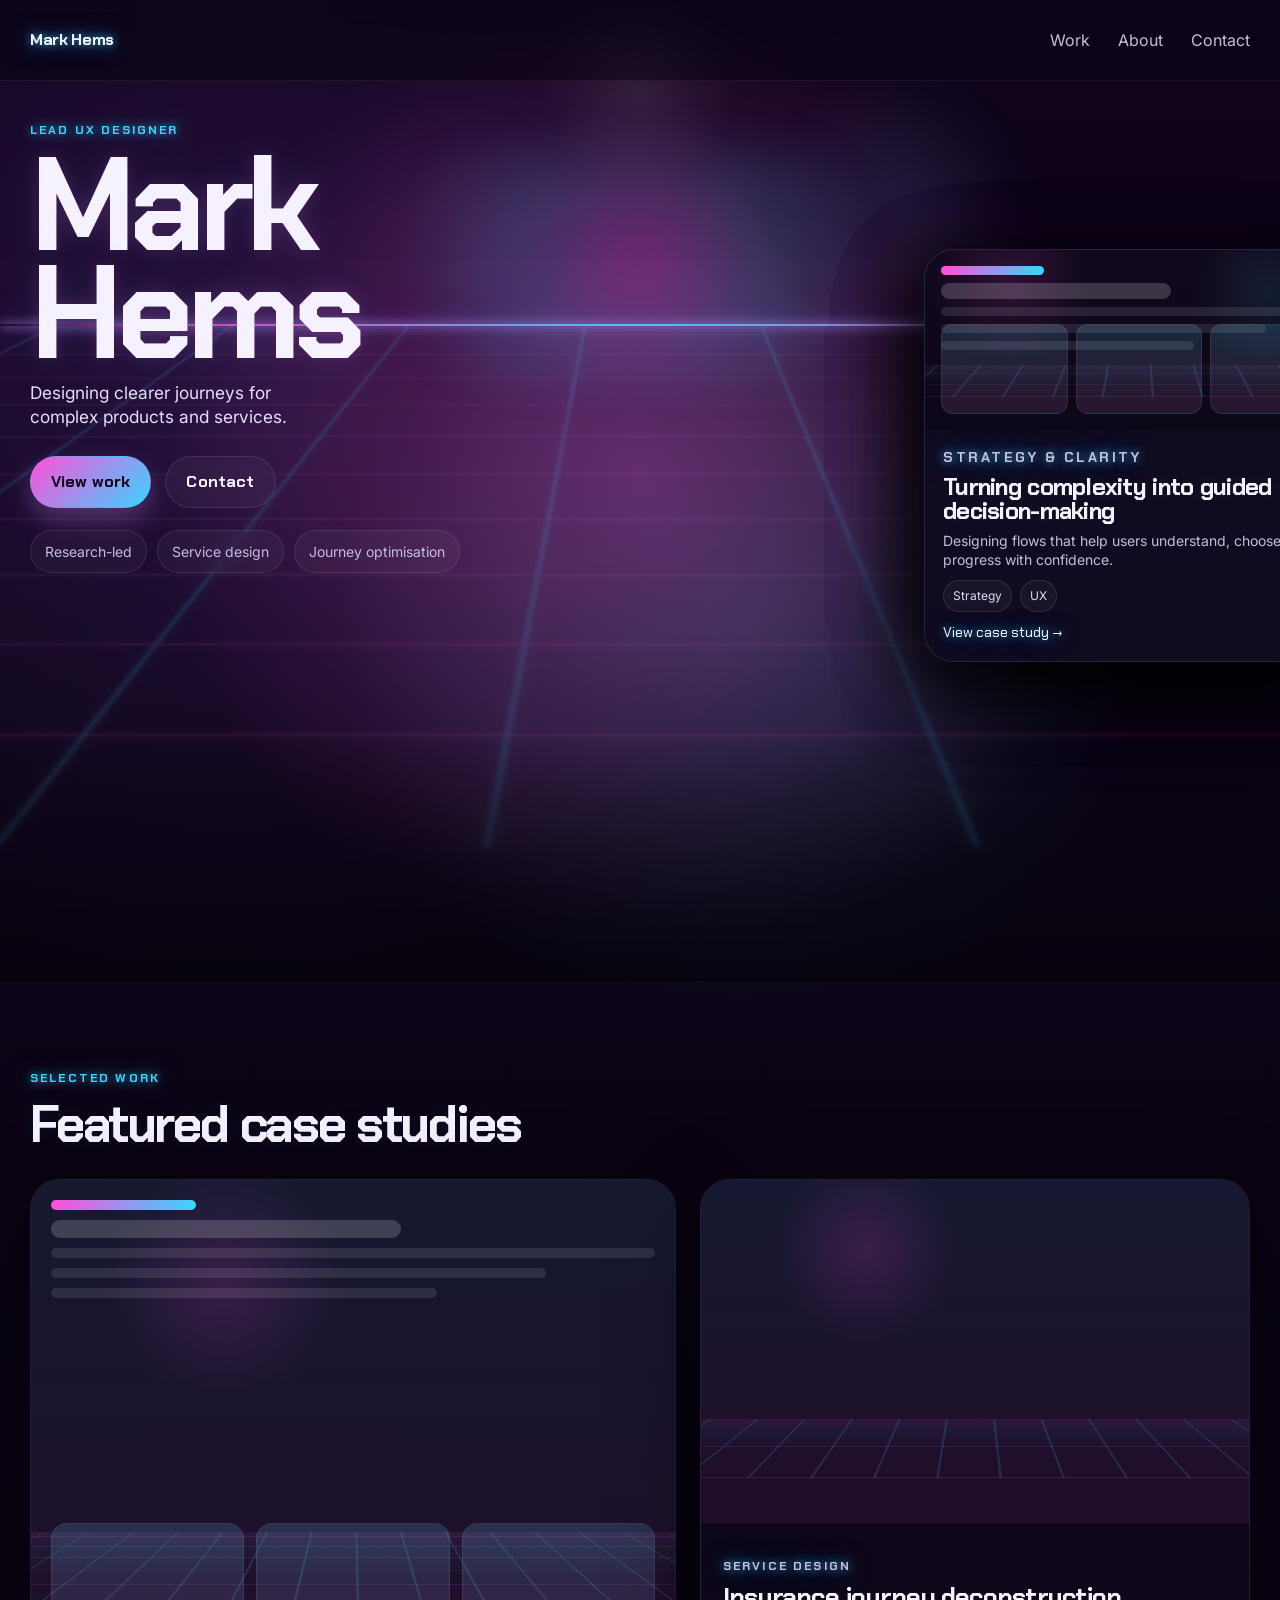
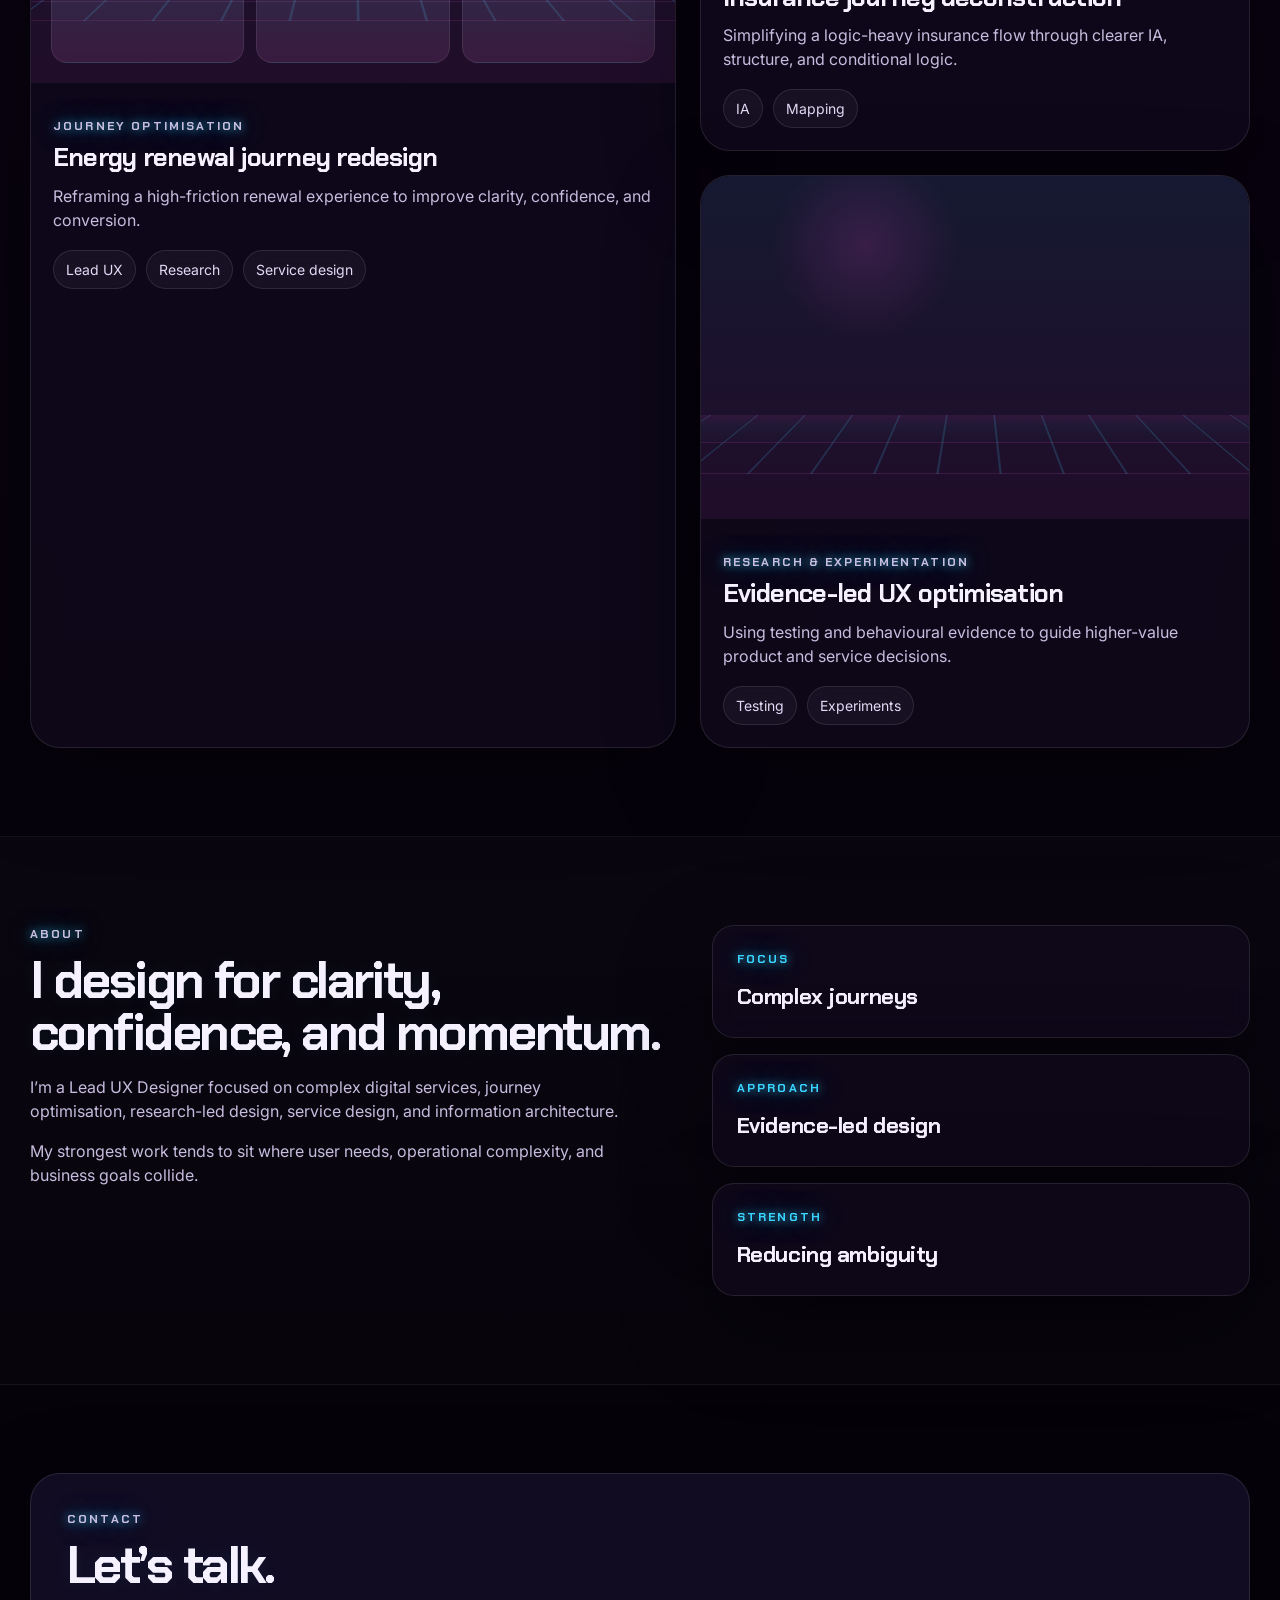
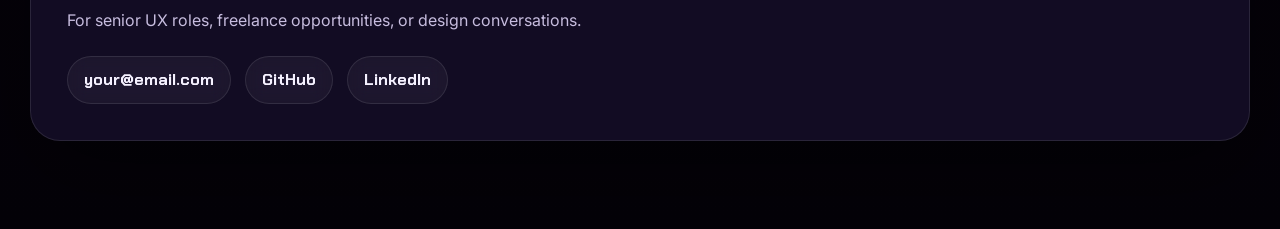
==== index.html @ ee87a3d0 "Update index.html" ====
<!DOCTYPE html>
<html lang="en">
<head>
  <meta charset="UTF-8" />
  <meta name="viewport" content="width=device-width, initial-scale=1.0" />
  <title>Mark Hems — Lead UX Designer</title>
  <link rel="preconnect" href="https://fonts.googleapis.com" />
  <link rel="preconnect" href="https://fonts.gstatic.com" crossorigin />
  <link href="https://fonts.googleapis.com/css2?family=Chakra+Petch:wght@400;500;600;700&family=Inter:wght@400;500;600;700;800&display=swap" rel="stylesheet" />
  <style>
    :root {
      --text: #f5f1ff;
      --muted: #c7bddf;
      --pink: #ff4fd8;
      --cyan: #39d5ff;
      --panel: rgba(16, 10, 29, 0.78);
      --panel-strong: rgba(22, 14, 40, 0.86);
      --line: rgba(255, 255, 255, 0.10);
      --shadow: 0 30px 90px rgba(0, 0, 0, 0.45);
      --radius-xl: 30px;
      --radius-lg: 22px;
      --max-width: 1220px;
      --transition: 260ms cubic-bezier(.2,.8,.2,1);
      --glow-pink:
        0 0 10px rgba(255, 79, 216, 0.8),
        0 0 24px rgba(255, 79, 216, 0.55),
        0 0 48px rgba(255, 79, 216, 0.28);
      --glow-cyan:
        0 0 10px rgba(57, 213, 255, 0.8),
        0 0 24px rgba(57, 213, 255, 0.55),
        0 0 48px rgba(57, 213, 255, 0.28);
      --glow-mixed:
        0 0 12px rgba(255, 79, 216, 0.7),
        0 0 22px rgba(57, 213, 255, 0.65),
        0 0 44px rgba(155, 92, 255, 0.3);
    }

    * {
      box-sizing: border-box;
    }

    html {
      scroll-behavior: smooth;
    }

    body {
      margin: 0;
      font-family: "Inter", Arial, sans-serif;
      color: var(--text);
      background:
        radial-gradient(circle at 50% 14%, rgba(255, 79, 216, 0.34), transparent 16%),
        radial-gradient(circle at 58% 18%, rgba(57, 213, 255, 0.20), transparent 14%),
        radial-gradient(circle at 18% 12%, rgba(155, 92, 255, 0.16), transparent 18%),
        linear-gradient(180deg, #12051f 0%, #090311 42%, #040208 100%);
      line-height: 1.5;
      overflow-x: hidden;
      -webkit-font-smoothing: antialiased;
    }

    body::before {
      content: "";
      position: fixed;
      inset: 0;
      pointer-events: none;
      background:
        radial-gradient(circle at 50% 10%, rgba(255,255,255,0.08), transparent 10%),
        radial-gradient(circle at 70% 22%, rgba(57,213,255,0.08), transparent 12%),
        radial-gradient(circle at 35% 24%, rgba(255,79,216,0.06), transparent 12%);
      z-index: 0;
    }

    a {
      color: inherit;
      text-decoration: none;
      cursor: pointer;
    }

    button,
    .btn {
      cursor: pointer;
    }

    .container {
      width: min(calc(100% - 32px), var(--max-width));
      margin: 0 auto;
      position: relative;
      z-index: 2;
    }

    .site-header {
      position: sticky;
      top: 0;
      z-index: 50;
      backdrop-filter: blur(16px);
      background: rgba(8, 4, 16, 0.52);
      border-bottom: 1px solid rgba(255,255,255,0.06);
    }

    .nav {
      min-height: 80px;
      display: flex;
      align-items: center;
      justify-content: space-between;
      gap: 20px;
    }

    .brand {
      font-family: "Chakra Petch", sans-serif;
      font-weight: 700;
      letter-spacing: -0.02em;
      text-shadow: var(--glow-cyan);
    }

    .nav-links {
      display: flex;
      gap: 28px;
      flex-wrap: wrap;
    }

    .nav-links a {
      color: var(--muted);
      transition:
        color var(--transition),
        text-shadow var(--transition),
        transform var(--transition);
    }

    .nav-links a:hover {
      color: #fff;
      text-shadow: var(--glow-mixed);
      transform: translateY(-1px);
    }

    .hero {
      position: relative;
      padding: 48px 0 72px;
      overflow: hidden;
      min-height: 860px;
    }

    .hero-grid {
      position: relative;
      z-index: 4;
      display: grid;
      grid-template-columns: minmax(0, 520px) 1fr;
      gap: 48px;
      align-items: start;
    }

    .eyebrow,
    .section-label,
    .project-type,
    .stat-label {
      margin: 0 0 12px;
      text-transform: uppercase;
      letter-spacing: 0.18em;
      font-size: 12px;
      font-weight: 700;
      color: var(--cyan);
      text-shadow: var(--glow-cyan);
      font-family: "Chakra Petch", sans-serif;
    }

    h1, h2, h3 {
      font-family: "Chakra Petch", sans-serif;
    }

    h1 {
      margin: 0;
      font-size: clamp(64px, 11vw, 132px);
      line-height: 0.82;
      letter-spacing: -0.05em;
      text-shadow:
        0 0 18px rgba(255, 79, 216, 0.16),
        0 0 36px rgba(57, 213, 255, 0.10);
    }

    .hero-tagline {
      margin: 14px 0 0;
      max-width: 26ch;
      font-size: clamp(16px, 1.35vw, 20px);
      line-height: 1.35;
      color: #e6def8;
    }

    .hero-actions {
      display: flex;
      gap: 14px;
      margin-top: 28px;
      flex-wrap: wrap;
    }

    .btn {
      display: inline-flex;
      align-items: center;
      justify-content: center;
      min-height: 52px;
      padding: 0 20px;
      border-radius: 999px;
      font-weight: 700;
      border: 1px solid rgba(255,255,255,0.10);
      transition:
        transform var(--transition),
        box-shadow var(--transition),
        border-color var(--transition),
        background var(--transition);
      backdrop-filter: blur(10px);
      font-family: "Chakra Petch", sans-serif;
      letter-spacing: 0.01em;
    }

    .btn:hover {
      transform: translateY(-2px) scale(1.02);
    }

    .btn-primary {
      background: linear-gradient(135deg, var(--pink), var(--cyan));
      color: #14051e;
      box-shadow:
        0 12px 30px rgba(255,79,216,0.24),
        0 10px 24px rgba(57,213,255,0.14);
      border-color: transparent;
    }

    .btn-primary:hover {
      box-shadow:
        0 0 18px rgba(255,79,216,0.85),
        0 0 32px rgba(57,213,255,0.75),
        0 12px 34px rgba(255,79,216,0.34),
        0 10px 28px rgba(57,213,255,0.24);
    }

    .btn-secondary {
      background: rgba(255,255,255,0.04);
      color: var(--text);
    }

    .btn-secondary:hover {
      box-shadow:
        0 0 12px rgba(57,213,255,0.7),
        0 0 26px rgba(57,213,255,0.45),
        0 0 42px rgba(255,79,216,0.18);
      border-color: rgba(57,213,255,0.42);
    }

    .hero-meta {
      display: flex;
      gap: 10px;
      flex-wrap: wrap;
      margin-top: 22px;
    }

    .hero-meta span {
      padding: 10px 14px;
      border-radius: 999px;
      border: 1px solid rgba(255,255,255,0.10);
      background: rgba(255,255,255,0.04);
      color: var(--muted);
      font-size: 14px;
      backdrop-filter: blur(10px);
    }

    .hero-copy {
      position: relative;
      z-index: 5;
      margin-top: -8px;
    }

    .hero-right {
      position: relative;
      min-height: 780px;
      z-index: 5;
    }

    .hero-stage {
      position: absolute;
      inset: 0;
      z-index: 1;
      pointer-events: none;
      overflow: hidden;
    }

    .hero-glow {
      position: absolute;
      left: 50%;
      top: 8%;
      transform: translateX(-50%);
      width: 620px;
      height: 220px;
      background:
        radial-gradient(circle, rgba(255,79,216,0.30) 0%, rgba(57,213,255,0.18) 38%, rgba(0,0,0,0) 72%);
      filter: blur(28px);
      opacity: 0.95;
      z-index: 1;
    }

    .hero-horizon {
      position: absolute;
      left: 0;
      right: 0;
      top: 27%;
      height: 2px;
      background: linear-gradient(
        90deg,
        rgba(255,79,216,0) 0%,
        rgba(255,79,216,0.85) 18%,
        rgba(57,213,255,0.95) 50%,
        rgba(255,79,216,0.85) 82%,
        rgba(255,79,216,0) 100%
      );
      box-shadow: var(--glow-pink), var(--glow-cyan);
      z-index: 3;
    }

    .perspective-grid-wrap {
      position: absolute;
      left: 50%;
      top: calc(27% + 1px);
      width: 190vw;
      max-width: 2400px;
      height: 980px;
      transform: translateX(-50%) perspective(1500px) rotateX(79deg);
      transform-origin: center top;
      z-index: 2;
      opacity: 0.28;
      filter: blur(1.25px);
    }

    .grid-vertical,
    .grid-horizontal {
      position: absolute;
      inset: 0;
      will-change: background-position;
    }

    .grid-vertical {
      background:
        repeating-linear-gradient(
          to right,
          transparent 0px 88px,
          rgba(57,213,255,0.72) 88px 90px,
          transparent 90px 176px
        );
      filter: drop-shadow(0 0 3px rgba(57,213,255,0.42));
    }

    .grid-horizontal {
      background:
        repeating-linear-gradient(
          to bottom,
          transparent 0px 46px,
          rgba(255,79,216,0.48) 46px 48px,
          transparent 48px 94px
        );
      filter: drop-shadow(0 0 3px rgba(255,79,216,0.24));
      animation: forwardMotion 4.5s linear infinite;
    }

    @keyframes forwardMotion {
      from { background-position: 0 0; }
      to   { background-position: 0 94px; }
    }

    .grid-fade {
      position: absolute;
      inset: 0;
      background:
        linear-gradient(
          to bottom,
          rgba(9,3,17,0.02) 0%,
          rgba(9,3,17,0.00) 22%,
          rgba(9,3,17,0.10) 72%,
          rgba(4,2,8,0.58) 100%
        );
      z-index: 4;
    }

    .hero-card-track {
      position: absolute;
      left: 50%;
      top: 120px;
      width: 100%;
      height: 560px;
      transform: translateX(-50%);
      pointer-events: none;
      z-index: 5;
    }

    .travel-card {
      position: absolute;
      left: 50%;
      top: 0;
      width: min(430px, 90%);
      transform-origin: center center;
      border-radius: var(--radius-xl);
      overflow: hidden;
      border: 1px solid rgba(255,255,255,0.10);
      background: rgba(18, 12, 34, 0.90);
      box-shadow: var(--shadow);
      backdrop-filter: blur(12px);
      pointer-events: auto;
      cursor: pointer;
      transition:
        border-color var(--transition),
        box-shadow var(--transition);
      animation: travelCard 20s linear infinite;
    }

    .travel-card:hover {
      border-color: rgba(57,213,255,0.34);
      box-shadow:
        0 24px 70px rgba(0,0,0,0.42),
        0 0 18px rgba(57,213,255,0.28),
        0 0 28px rgba(255,79,216,0.14);
    }

    .travel-card.card-1 { animation-delay: 0s; }
    .travel-card.card-2 { animation-delay: -4s; }
    .travel-card.card-3 { animation-delay: -8s; }
    .travel-card.card-4 { animation-delay: -12s; }
    .travel-card.card-5 { animation-delay: -16s; }

    @keyframes travelCard {
      0% {
        transform: translate(-50%, 0px) rotateX(58deg) scale(0.06);
        opacity: 1;
      }
      20% {
        transform: translate(-50%, 20px) rotateX(52deg) scale(0.18);
        opacity: 1;
      }
      40% {
        transform: translate(-50%, 68px) rotateX(40deg) scale(0.38);
        opacity: 1;
      }
      60% {
        transform: translate(-50%, 152px) rotateX(24deg) scale(0.64);
        opacity: 1;
      }
      78% {
        transform: translate(-50%, 264px) rotateX(10deg) scale(0.88);
        opacity: 1;
      }
      92% {
        transform: translate(-50%, 356px) rotateX(2deg) scale(1.02);
        opacity: 1;
      }
      97% {
        transform: translate(-50%, 388px) rotateX(0deg) scale(1.08);
        opacity: 0;
      }
      100% {
        transform: translate(-50%, 0px) rotateX(58deg) scale(0.06);
        opacity: 0;
      }
    }

    .travel-card-media {
      position: relative;
      overflow: hidden;
      height: 180px;
      background-color: #12091f;
      background-size: cover;
      background-position: center;
      background-repeat: no-repeat;
    }

    .travel-card-media::before {
      content: "";
      position: absolute;
      inset: 0;
      background:
        linear-gradient(180deg, rgba(9,6,20,0.18), rgba(9,6,20,0.62)),
        radial-gradient(circle at 20% 20%, rgba(255,79,216,0.18), transparent 22%),
        radial-gradient(circle at 80% 24%, rgba(57,213,255,0.14), transparent 20%);
      z-index: 1;
    }

    .travel-card-media::after {
      content: "";
      position: absolute;
      left: 50%;
      bottom: -8%;
      transform: translateX(-50%) perspective(800px) rotateX(76deg);
      width: 145%;
      height: 72%;
      background:
        linear-gradient(to bottom, rgba(255,79,216,0.10), rgba(57,213,255,0.05) 24%, transparent 60%),
        repeating-linear-gradient(to right, rgba(57,213,255,0.22) 0 2px, transparent 2px 46px),
        repeating-linear-gradient(to top, rgba(255,79,216,0.16) 0 2px, transparent 2px 46px);
      opacity: 0.66;
      z-index: 2;
    }

    .travel-card-lines {
      position: absolute;
      inset: 16px;
      display: grid;
      gap: 8px;
      align-content: start;
      z-index: 3;
    }

    .travel-card-lines span {
      display: block;
      height: 9px;
      border-radius: 999px;
      background: rgba(255,255,255,0.10);
    }

    .travel-card-lines span:nth-child(1) { width: 26%; background: linear-gradient(90deg, var(--pink), var(--cyan)); }
    .travel-card-lines span:nth-child(2) { width: 58%; height: 16px; background: rgba(255,255,255,0.18); }
    .travel-card-lines span:nth-child(3) { width: 100%; }
    .travel-card-lines span:nth-child(4) { width: 82%; }
    .travel-card-lines span:nth-child(5) { width: 64%; }

    .travel-card-thumbs {
      position: absolute;
      left: 16px;
      right: 16px;
      bottom: 16px;
      display: grid;
      grid-template-columns: repeat(3, 1fr);
      gap: 8px;
      z-index: 3;
    }

    .travel-card-thumbs div {
      aspect-ratio: 1.15 / 0.82;
      border-radius: 12px;
      background:
        linear-gradient(180deg, rgba(57,213,255,0.12), rgba(255,79,216,0.08)),
        rgba(255,255,255,0.04);
      border: 1px solid rgba(255,255,255,0.08);
    }

    .travel-card-body {
      padding: 18px;
      display: grid;
      gap: 8px;
      background: rgba(18, 12, 34, 0.86);
    }

    .travel-card-body h3 {
      margin: 0;
      font-size: 24px;
      line-height: 1.02;
      letter-spacing: -0.03em;
    }

    .travel-card-body p {
      margin: 0;
      color: var(--muted);
      font-size: 14px;
      line-height: 1.35;
    }

    .travel-card-meta {
      display: flex;
      flex-wrap: wrap;
      gap: 8px;
      margin-top: 2px;
    }

    .travel-pill {
      padding: 6px 9px;
      border-radius: 999px;
      border: 1px solid rgba(255,255,255,0.10);
      background: rgba(255,255,255,0.04);
      color: #e2daf6;
      font-size: 12px;
    }

    .travel-cta {
      margin-top: 2px;
      color: #fff;
      font-family: "Chakra Petch", sans-serif;
      text-shadow: var(--glow-cyan);
      font-size: 14px;
    }

    .section {
      position: relative;
      padding: 88px 0;
      z-index: 2;
    }

    .section-soft {
      background: linear-gradient(180deg, rgba(255,255,255,0.02), rgba(255,255,255,0.01));
      border-top: 1px solid rgba(255,255,255,0.05);
      border-bottom: 1px solid rgba(255,255,255,0.05);
    }

    h2 {
      margin: 0;
      font-size: clamp(36px, 4vw, 56px);
      line-height: 1.02;
      letter-spacing: -0.05em;
      text-shadow: 0 0 18px rgba(57,213,255,0.08);
    }

    h3 {
      letter-spacing: -0.03em;
    }

    .section-head {
      margin-bottom: 28px;
    }

    .project-grid {
      display: grid;
      grid-template-columns: 1.08fr 0.92fr;
      gap: 24px;
    }

    .project-stack {
      display: grid;
      gap: 24px;
    }

    .project-card {
      border: 1px solid rgba(255,255,255,0.10);
      border-radius: var(--radius-xl);
      overflow: hidden;
      background: var(--panel);
      box-shadow: var(--shadow);
      backdrop-filter: blur(12px);
      transition:
        transform var(--transition),
        border-color var(--transition),
        box-shadow var(--transition);
    }

    .project-card:hover {
      transform: translateY(-5px) scale(1.01);
      border-color: rgba(57,213,255,0.30);
      box-shadow:
        0 30px 90px rgba(0,0,0,0.42),
        0 0 18px rgba(57,213,255,0.28),
        0 0 28px rgba(255,79,216,0.14);
    }

    .project-image {
      aspect-ratio: 16 / 10;
      position: relative;
      overflow: hidden;
      background:
        radial-gradient(circle at 30% 20%, rgba(255,79,216,0.14), transparent 20%),
        linear-gradient(180deg, rgba(57,213,255,0.08), rgba(255,79,216,0.06)),
        #12091f;
    }

    .project-image-large {
      aspect-ratio: 16 / 12.5;
    }

    .project-image::before {
      content: "";
      position: absolute;
      left: 50%;
      bottom: -12%;
      transform: translateX(-50%) perspective(800px) rotateX(76deg);
      width: 150%;
      height: 70%;
      background:
        linear-gradient(to bottom, rgba(255,79,216,0.12), rgba(57,213,255,0.05) 26%, transparent 60%),
        repeating-linear-gradient(to right, rgba(57,213,255,0.22) 0 2px, transparent 2px 54px),
        repeating-linear-gradient(to top, rgba(255,79,216,0.18) 0 2px, transparent 2px 54px);
      opacity: 0.72;
      pointer-events: none;
    }

    .project-image-lines {
      position: absolute;
      inset: 20px;
      display: grid;
      gap: 10px;
      align-content: start;
      z-index: 2;
    }

    .project-image-lines span {
      display: block;
      height: 10px;
      border-radius: 999px;
      background: rgba(255,255,255,0.10);
    }

    .project-image-lines span:nth-child(1) { width: 24%; background: linear-gradient(90deg, var(--pink), var(--cyan)); }
    .project-image-lines span:nth-child(2) { width: 58%; height: 18px; background: rgba(255,255,255,0.18); }
    .project-image-lines span:nth-child(3) { width: 100%; }
    .project-image-lines span:nth-child(4) { width: 82%; }
    .project-image-lines span:nth-child(5) { width: 64%; }

    .project-mini-cards {
      position: absolute;
      left: 20px;
      right: 20px;
      bottom: 20px;
      display: grid;
      grid-template-columns: repeat(3, 1fr);
      gap: 12px;
      z-index: 2;
    }

    .project-mini-cards div {
      aspect-ratio: 1.1 / 0.8;
      border-radius: 16px;
      background:
        linear-gradient(180deg, rgba(57,213,255,0.12), rgba(255,79,216,0.08)),
        rgba(255,255,255,0.04);
      border: 1px solid rgba(255,255,255,0.08);
    }

    .project-content {
      padding: 22px;
    }

    .project-content h3 {
      margin: 10px 0 0;
      font-size: clamp(24px, 2vw, 34px);
      line-height: 1.04;
    }

    .project-content p {
      margin: 12px 0 0;
      color: var(--muted);
    }

    .chip-row {
      display: flex;
      flex-wrap: wrap;
      gap: 10px;
      margin-top: 18px;
    }

    .chip {
      padding: 8px 12px;
      border-radius: 999px;
      border: 1px solid rgba(255,255,255,0.10);
      background: rgba(255,255,255,0.04);
      color: #e2daf6;
      font-size: 14px;
      backdrop-filter: blur(10px);
    }

    .about-grid {
      display: grid;
      grid-template-columns: 1.1fr 0.9fr;
      gap: 24px;
      align-items: start;
    }

    .about-copy p,
    .contact-card p {
      color: var(--muted);
      max-width: 60ch;
    }

    .stat-stack {
      display: grid;
      gap: 16px;
    }

    .stat-card {
      padding: 24px;
      border-radius: var(--radius-lg);
      border: 1px solid rgba(255,255,255,0.10);
      background: var(--panel);
      box-shadow: var(--shadow);
      backdrop-filter: blur(12px);
      transition:
        transform var(--transition),
        border-color var(--transition),
        box-shadow var(--transition);
    }

    .stat-card:hover {
      transform: translateY(-3px) scale(1.01);
      border-color: rgba(255,79,216,0.28);
      box-shadow:
        0 24px 70px rgba(0,0,0,0.40),
        0 0 18px rgba(255,79,216,0.22),
        0 0 28px rgba(57,213,255,0.10);
    }

    .stat-card strong {
      display: block;
      font-size: 22px;
      letter-spacing: -0.02em;
      margin-top: 8px;
      font-family: "Chakra Petch", sans-serif;
    }

    .contact-card {
      padding: 36px;
      border-radius: var(--radius-xl);
      border: 1px solid rgba(255,255,255,0.10);
      background: var(--panel-strong);
      box-shadow: var(--shadow);
      backdrop-filter: blur(12px);
    }

    .contact-links {
      display: flex;
      flex-wrap: wrap;
      gap: 14px;
      margin-top: 24px;
    }

    .contact-links a {
      display: inline-flex;
      align-items: center;
      min-height: 48px;
      padding: 0 16px;
      border-radius: 999px;
      border: 1px solid rgba(255,255,255,0.10);
      background: rgba(255,255,255,0.04);
      font-weight: 700;
      transition:
        transform var(--transition),
        border-color var(--transition),
        box-shadow var(--transition);
      backdrop-filter: blur(10px);
      font-family: "Chakra Petch", sans-serif;
    }

    .contact-links a:hover {
      transform: translateY(-2px) scale(1.02);
      border-color: rgba(57,213,255,0.34);
      box-shadow:
        0 0 14px rgba(57,213,255,0.7),
        0 0 28px rgba(57,213,255,0.42),
        0 0 42px rgba(255,79,216,0.16);
    }

    @media (max-width: 1040px) {
      .hero-grid,
      .project-grid,
      .about-grid {
        grid-template-columns: 1fr;
      }

      .hero {
        min-height: 1080px;
      }

      .hero-right {
        min-height: 540px;
      }

      .hero-card-track {
        top: 120px;
        height: 460px;
      }

      .travel-card {
        width: min(440px, 86vw);
      }
    }

    @media (max-width: 720px) {
      .nav {
        flex-direction: column;
        padding: 16px 0;
      }

      .nav-links {
        justify-content: center;
      }

      .hero {
        padding-top: 40px;
        min-height: 1040px;
      }

      .hero-actions {
        flex-direction: column;
        align-items: stretch;
      }

      .hero-grid {
        gap: 28px;
      }

      .hero-horizon {
        top: 32%;
      }

      .perspective-grid-wrap {
        top: calc(32% + 1px);
        width: 250vw;
        height: 760px;
        transform: translateX(-50%) perspective(1100px) rotateX(80deg);
        opacity: 0.26;
      }

      .hero-right {
        min-height: 520px;
      }

      .hero-card-track {
        top: 100px;
        height: 420px;
      }

      .travel-card {
        top: 0;
        width: min(390px, 88vw);
      }

      .travel-card-media {
        height: 160px;
      }

      .travel-card-body h3 {
        font-size: 22px;
      }

      .travel-card-thumbs,
      .project-mini-cards {
        grid-template-columns: repeat(2, 1fr);
      }
    }
  </style>
</head>
<body>
  <header class="site-header">
    <div class="container nav">
      <div class="brand">Mark Hems</div>
      <nav class="nav-links">
        <a href="#work">Work</a>
        <a href="#about">About</a>
        <a href="#contact">Contact</a>
      </nav>
    </div>
  </header>

  <main>
    <section class="hero">
      <div class="hero-stage" aria-hidden="true">
        <div class="hero-glow"></div>
        <div class="hero-horizon"></div>
        <div class="perspective-grid-wrap">
          <div class="grid-vertical"></div>
          <div class="grid-horizontal"></div>
        </div>
        <div class="grid-fade"></div>
      </div>

      <div class="container hero-grid">
        <div class="hero-copy">
          <p class="eyebrow">Lead UX Designer</p>
          <h1>Mark<br>Hems</h1>
          <p class="hero-tagline">
            Designing clearer journeys for complex products and services.
          </p>

          <div class="hero-actions">
            <a class="btn btn-primary" href="#work">View work</a>
            <a class="btn btn-secondary" href="#contact">Contact</a>
          </div>

          <div class="hero-meta">
            <span>Research-led</span>
            <span>Service design</span>
            <span>Journey optimisation</span>
          </div>
        </div>

        <div class="hero-right">
          <div class="hero-card-track">
            <a class="travel-card card-1" href="#work">
              <div class="travel-card-media" style="background-image: url('https://images.unsplash.com/photo-1516321318423-f06f85e504b3?auto=format&fit=crop&w=1200&q=80');">
                <div class="travel-card-lines">
                  <span></span><span></span><span></span><span></span><span></span>
                </div>
                <div class="travel-card-thumbs">
                  <div></div><div></div><div></div>
                </div>
              </div>
              <div class="travel-card-body">
                <p class="project-type">Journey optimisation</p>
                <h3>Energy renewal journey redesign</h3>
                <p>Reducing friction and improving clarity in a commercially sensitive renewal flow.</p>
                <div class="travel-card-meta">
                  <span class="travel-pill">Lead UX</span>
                  <span class="travel-pill">Research</span>
                  <span class="travel-pill">Service design</span>
                </div>
                <div class="travel-cta">View case study →</div>
              </div>
            </a>

            <a class="travel-card card-2" href="#work">
              <div class="travel-card-media" style="background-image: url('https://images.unsplash.com/photo-1558655146-9f40138edfeb?auto=format&fit=crop&w=1200&q=80');">
                <div class="travel-card-lines">
                  <span></span><span></span><span></span><span></span><span></span>
                </div>
                <div class="travel-card-thumbs">
                  <div></div><div></div><div></div>
                </div>
              </div>
              <div class="travel-card-body">
                <p class="project-type">Service design</p>
                <h3>Insurance journey deconstruction</h3>
                <p>Untangling complex logic and information architecture into a clearer scalable structure.</p>
                <div class="travel-card-meta">
                  <span class="travel-pill">IA</span>
                  <span class="travel-pill">Mapping</span>
                </div>
                <div class="travel-cta">View case study →</div>
              </div>
            </a>

            <a class="travel-card card-3" href="#work">
              <div class="travel-card-media" style="background-image: url('https://images.unsplash.com/photo-1522542550221-31fd19575a2d?auto=format&fit=crop&w=1200&q=80');">
                <div class="travel-card-lines">
                  <span></span><span></span><span></span><span></span><span></span>
                </div>
                <div class="travel-card-thumbs">
                  <div></div><div></div><div></div>
                </div>
              </div>
              <div class="travel-card-body">
                <p class="project-type">Research & experimentation</p>
                <h3>Evidence-led UX optimisation</h3>
                <p>Using testing and behavioural evidence to drive measurable product improvements.</p>
                <div class="travel-card-meta">
                  <span class="travel-pill">Testing</span>
                  <span class="travel-pill">Experiments</span>
                </div>
                <div class="travel-cta">View case study →</div>
              </div>
            </a>

            <a class="travel-card card-4" href="#work">
              <div class="travel-card-media" style="background-image: url('https://images.unsplash.com/photo-1498050108023-c5249f4df085?auto=format&fit=crop&w=1200&q=80');">
                <div class="travel-card-lines">
                  <span></span><span></span><span></span><span></span><span></span>
                </div>
                <div class="travel-card-thumbs">
                  <div></div><div></div><div></div>
                </div>
              </div>
              <div class="travel-card-body">
                <p class="project-type">Operational complexity</p>
                <h3>Designing across user and agent workflows</h3>
                <p>Aligning customer-facing journeys with agent tooling and service dependencies.</p>
                <div class="travel-card-meta">
                  <span class="travel-pill">Systems</span>
                  <span class="travel-pill">Workflow</span>
                </div>
                <div class="travel-cta">View case study →</div>
              </div>
            </a>

            <a class="travel-card card-5" href="#work">
              <div class="travel-card-media" style="background-image: url('https://images.unsplash.com/photo-1460925895917-afdab827c52f?auto=format&fit=crop&w=1200&q=80');">
                <div class="travel-card-lines">
                  <span></span><span></span><span></span><span></span><span></span>
                </div>
                <div class="travel-card-thumbs">
                  <div></div><div></div><div></div>
                </div>
              </div>
              <div class="travel-card-body">
                <p class="project-type">Strategy & clarity</p>
                <h3>Turning complexity into guided decision-making</h3>
                <p>Designing flows that help users understand, choose, and progress with confidence.</p>
                <div class="travel-card-meta">
                  <span class="travel-pill">Strategy</span>
                  <span class="travel-pill">UX</span>
                </div>
                <div class="travel-cta">View case study →</div>
              </div>
            </a>
          </div>
        </div>
      </div>
    </section>

    <section id="work" class="section">
      <div class="container">
        <div class="section-head">
          <p class="section-label">Selected work</p>
          <h2>Featured case studies</h2>
        </div>

        <div class="project-grid">
          <article class="project-card">
            <div class="project-image project-image-large">
              <div class="project-image-lines">
                <span></span><span></span><span></span><span></span><span></span>
              </div>
              <div class="project-mini-cards">
                <div></div><div></div><div></div>
              </div>
            </div>
            <div class="project-content">
              <p class="project-type">Journey optimisation</p>
              <h3>Energy renewal journey redesign</h3>
              <p>Reframing a high-friction renewal experience to improve clarity, confidence, and conversion.</p>
              <div class="chip-row">
                <span class="chip">Lead UX</span>
                <span class="chip">Research</span>
                <span class="chip">Service design</span>
              </div>
            </div>
          </article>

          <div class="project-stack">
            <article class="project-card">
              <div class="project-image"></div>
              <div class="project-content">
                <p class="project-type">Service design</p>
                <h3>Insurance journey deconstruction</h3>
                <p>Simplifying a logic-heavy insurance flow through clearer IA, structure, and conditional logic.</p>
                <div class="chip-row">
                  <span class="chip">IA</span>
                  <span class="chip">Mapping</span>
                </div>
              </div>
            </article>

            <article class="project-card">
              <div class="project-image"></div>
              <div class="project-content">
                <p class="project-type">Research & experimentation</p>
                <h3>Evidence-led UX optimisation</h3>
                <p>Using testing and behavioural evidence to guide higher-value product and service decisions.</p>
                <div class="chip-row">
                  <span class="chip">Testing</span>
                  <span class="chip">Experiments</span>
                </div>
              </div>
            </article>
          </div>
        </div>
      </div>
    </section>

    <section id="about" class="section section-soft">
      <div class="container about-grid">
        <div class="about-copy">
          <p class="section-label">About</p>
          <h2>I design for clarity, confidence, and momentum.</h2>
          <p>
            I’m a Lead UX Designer focused on complex digital services, journey optimisation,
            research-led design, service design, and information architecture.
          </p>
          <p>
            My strongest work tends to sit where user needs, operational complexity,
            and business goals collide.
          </p>
        </div>

        <div class="stat-stack">
          <div class="stat-card">
            <p class="stat-label">Focus</p>
            <strong>Complex journeys</strong>
          </div>
          <div class="stat-card">
            <p class="stat-label">Approach</p>
            <strong>Evidence-led design</strong>
          </div>
          <div class="stat-card">
            <p class="stat-label">Strength</p>
            <strong>Reducing ambiguity</strong>
          </div>
        </div>
      </div>
    </section>

    <section id="contact" class="section">
      <div class="container contact-card">
        <p class="section-label">Contact</p>
        <h2>Let’s talk.</h2>
        <p>For senior UX roles, freelance opportunities, or design conversations.</p>

        <div class="contact-links">
          <a href="mailto:your@email.com">your@email.com</a>
          <a href="https://github.com/markhems" target="_blank" rel="noopener noreferrer">GitHub</a>
          <a href="https://www.linkedin.com/" target="_blank" rel="noopener noreferrer">LinkedIn</a>
        </div>
      </div>
    </section>
  </main>
</body>
</html>
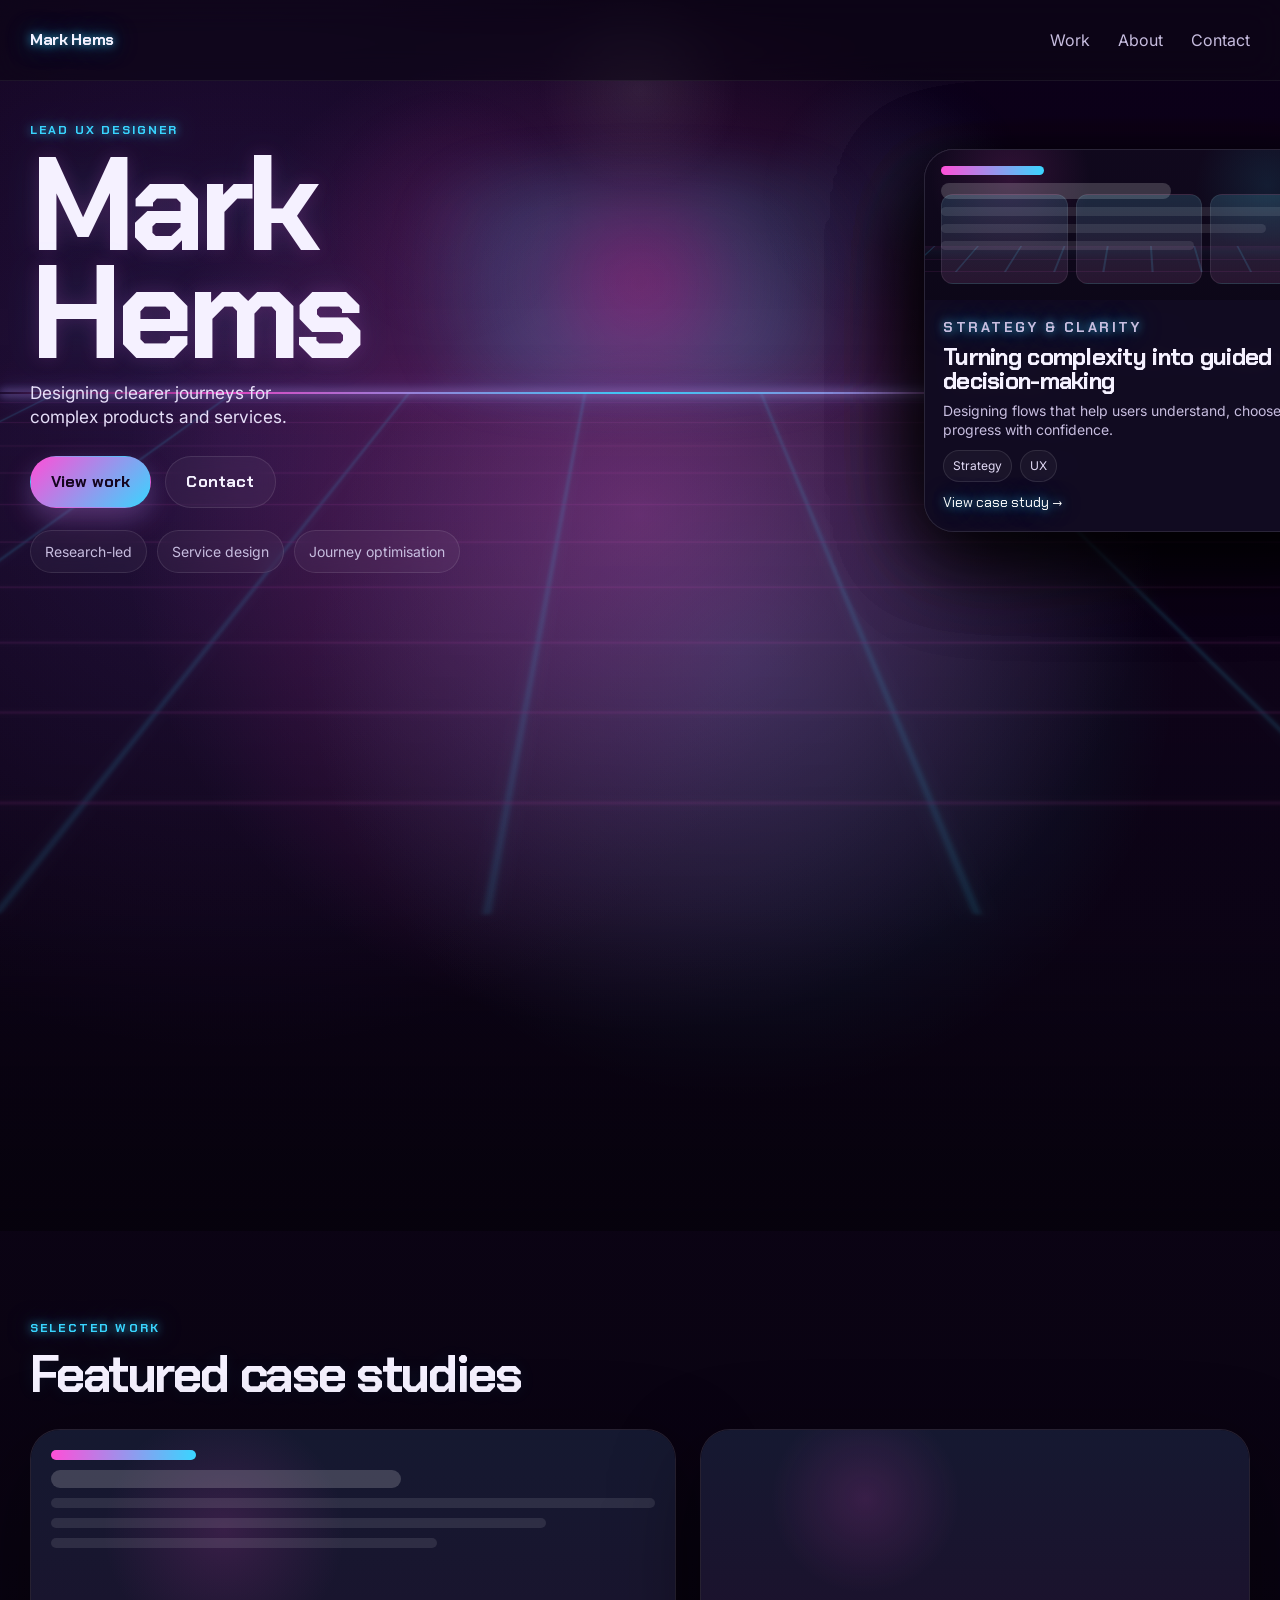
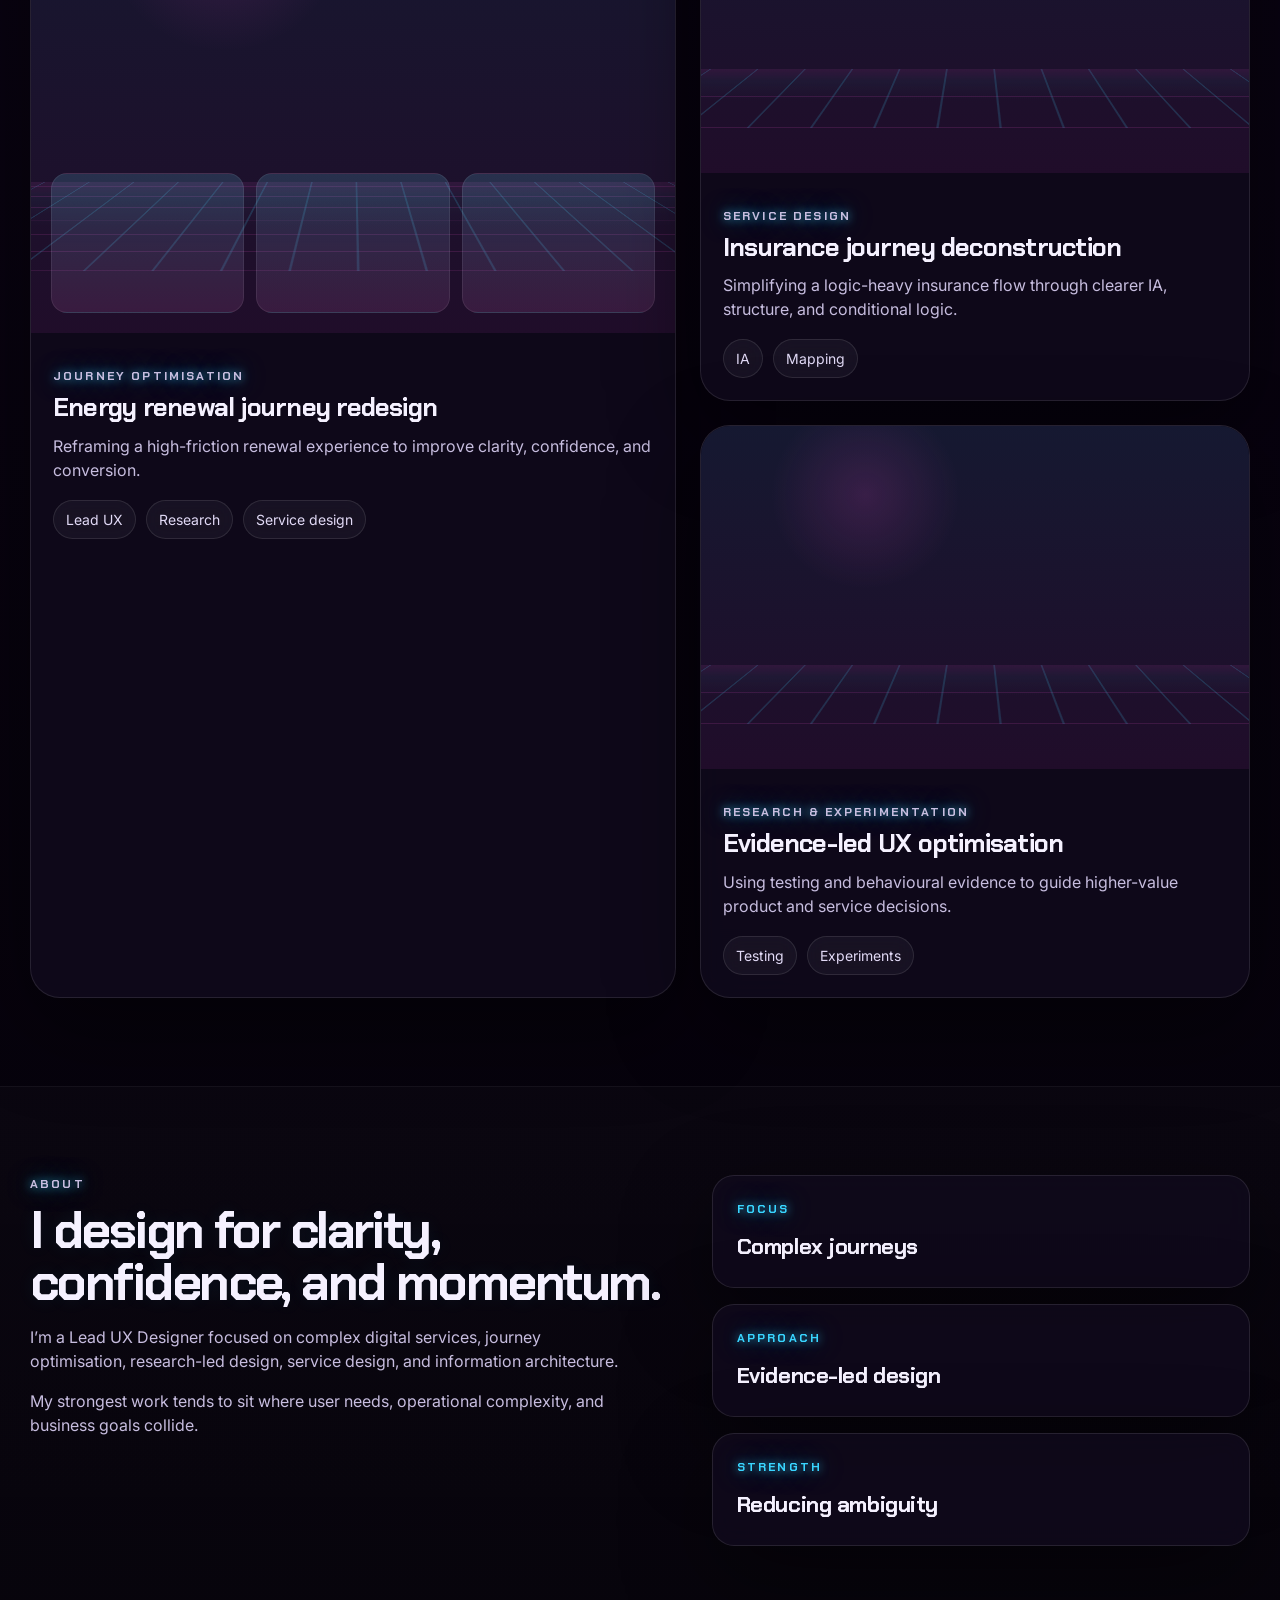
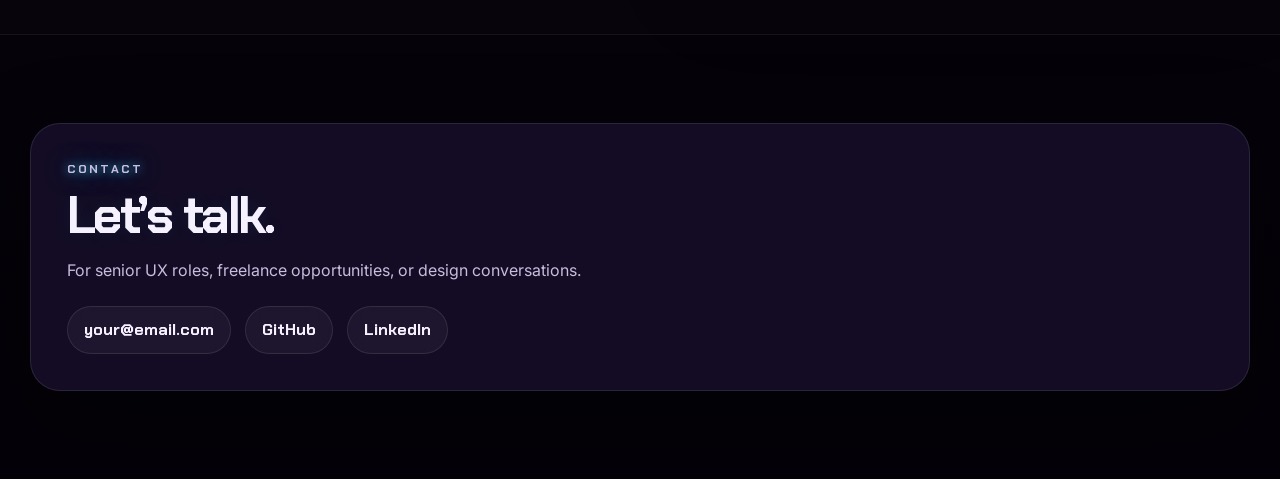
==== commit 1fefaac1: "Update index.html" ====
--- a/index.html
+++ b/index.html
@@ -13,8 +13,8 @@
       --muted: #c7bddf;
       --pink: #ff4fd8;
       --cyan: #39d5ff;
-      --panel: rgba(16, 10, 29, 0.78);
-      --panel-strong: rgba(22, 14, 40, 0.86);
+      --panel: rgba(16, 10, 29, 0.82);
+      --panel-strong: rgba(22, 14, 40, 0.88);
       --line: rgba(255, 255, 255, 0.10);
       --shadow: 0 30px 90px rgba(0, 0, 0, 0.45);
       --radius-xl: 30px;
@@ -35,13 +35,8 @@
         0 0 44px rgba(155, 92, 255, 0.3);
     }
 
-    * {
-      box-sizing: border-box;
-    }
-
-    html {
-      scroll-behavior: smooth;
-    }
+    * { box-sizing: border-box; }
+    html { scroll-behavior: smooth; }
 
     body {
       margin: 0;
@@ -119,10 +114,7 @@
 
     .nav-links a {
       color: var(--muted);
-      transition:
-        color var(--transition),
-        text-shadow var(--transition),
-        transform var(--transition);
+      transition: color var(--transition), text-shadow var(--transition), transform var(--transition);
     }
 
     .nav-links a:hover {
@@ -135,7 +127,7 @@
       position: relative;
       padding: 48px 0 72px;
       overflow: hidden;
-      min-height: 860px;
+      min-height: 1150px;
     }
 
     .hero-grid {
@@ -199,11 +191,7 @@
       border-radius: 999px;
       font-weight: 700;
       border: 1px solid rgba(255,255,255,0.10);
-      transition:
-        transform var(--transition),
-        box-shadow var(--transition),
-        border-color var(--transition),
-        background var(--transition);
+      transition: transform var(--transition), box-shadow var(--transition), border-color var(--transition), background var(--transition);
       backdrop-filter: blur(10px);
       font-family: "Chakra Petch", sans-serif;
       letter-spacing: 0.01em;
@@ -216,9 +204,7 @@
     .btn-primary {
       background: linear-gradient(135deg, var(--pink), var(--cyan));
       color: #14051e;
-      box-shadow:
-        0 12px 30px rgba(255,79,216,0.24),
-        0 10px 24px rgba(57,213,255,0.14);
+      box-shadow: 0 12px 30px rgba(255,79,216,0.24), 0 10px 24px rgba(57,213,255,0.14);
       border-color: transparent;
     }
 
@@ -268,7 +254,7 @@
 
     .hero-right {
       position: relative;
-      min-height: 780px;
+      min-height: 980px;
       z-index: 5;
     }
 
@@ -358,7 +344,7 @@
 
     @keyframes forwardMotion {
       from { background-position: 0 0; }
-      to   { background-position: 0 94px; }
+      to { background-position: 0 94px; }
     }
 
     .grid-fade {
@@ -375,12 +361,13 @@
       z-index: 4;
     }
 
+    /* Completely redone queue */
     .hero-card-track {
       position: absolute;
       left: 50%;
-      top: 120px;
+      top: 20px;
       width: 100%;
-      height: 560px;
+      height: 920px;
       transform: translateX(-50%);
       pointer-events: none;
       z-index: 5;
@@ -400,10 +387,8 @@
       backdrop-filter: blur(12px);
       pointer-events: auto;
       cursor: pointer;
-      transition:
-        border-color var(--transition),
-        box-shadow var(--transition);
-      animation: travelCard 20s linear infinite;
+      transition: border-color var(--transition), box-shadow var(--transition);
+      animation: queueCard 20s linear infinite;
     }
 
     .travel-card:hover {
@@ -420,37 +405,41 @@
     .travel-card.card-4 { animation-delay: -12s; }
     .travel-card.card-5 { animation-delay: -16s; }
 
-    @keyframes travelCard {
+    @keyframes queueCard {
       0% {
-        transform: translate(-50%, 0px) rotateX(58deg) scale(0.06);
+        transform: translate(-50%, 0px) rotateX(60deg) scale(0.08);
         opacity: 1;
       }
-      20% {
-        transform: translate(-50%, 20px) rotateX(52deg) scale(0.18);
+      15% {
+        transform: translate(-50%, 40px) rotateX(56deg) scale(0.16);
         opacity: 1;
       }
-      40% {
-        transform: translate(-50%, 68px) rotateX(40deg) scale(0.38);
+      30% {
+        transform: translate(-50%, 140px) rotateX(48deg) scale(0.30);
         opacity: 1;
       }
-      60% {
-        transform: translate(-50%, 152px) rotateX(24deg) scale(0.64);
+      50% {
+        transform: translate(-50%, 300px) rotateX(34deg) scale(0.52);
         opacity: 1;
       }
-      78% {
-        transform: translate(-50%, 264px) rotateX(10deg) scale(0.88);
+      70% {
+        transform: translate(-50%, 520px) rotateX(18deg) scale(0.78);
         opacity: 1;
       }
-      92% {
-        transform: translate(-50%, 356px) rotateX(2deg) scale(1.02);
+      85% {
+        transform: translate(-50%, 700px) rotateX(8deg) scale(0.96);
         opacity: 1;
       }
-      97% {
-        transform: translate(-50%, 388px) rotateX(0deg) scale(1.08);
+      94% {
+        transform: translate(-50%, 800px) rotateX(2deg) scale(1.06);
+        opacity: 1;
+      }
+      98% {
+        transform: translate(-50%, 820px) rotateX(0deg) scale(1.10);
         opacity: 0;
       }
       100% {
-        transform: translate(-50%, 0px) rotateX(58deg) scale(0.06);
+        transform: translate(-50%, 0px) rotateX(60deg) scale(0.08);
         opacity: 0;
       }
     }
@@ -458,7 +447,7 @@
     .travel-card-media {
       position: relative;
       overflow: hidden;
-      height: 180px;
+      height: 150px;
       background-color: #12091f;
       background-size: cover;
       background-position: center;
@@ -599,13 +588,9 @@
       text-shadow: 0 0 18px rgba(57,213,255,0.08);
     }
 
-    h3 {
-      letter-spacing: -0.03em;
-    }
-
-    .section-head {
-      margin-bottom: 28px;
-    }
+    h3 { letter-spacing: -0.03em; }
+
+    .section-head { margin-bottom: 28px; }
 
     .project-grid {
       display: grid;
@@ -625,10 +610,7 @@
       background: var(--panel);
       box-shadow: var(--shadow);
       backdrop-filter: blur(12px);
-      transition:
-        transform var(--transition),
-        border-color var(--transition),
-        box-shadow var(--transition);
+      transition: transform var(--transition), border-color var(--transition), box-shadow var(--transition);
     }
 
     .project-card:hover {
@@ -650,9 +632,7 @@
         #12091f;
     }
 
-    .project-image-large {
-      aspect-ratio: 16 / 12.5;
-    }
+    .project-image-large { aspect-ratio: 16 / 12.5; }
 
     .project-image::before {
       content: "";
@@ -712,9 +692,7 @@
       border: 1px solid rgba(255,255,255,0.08);
     }
 
-    .project-content {
-      padding: 22px;
-    }
+    .project-content { padding: 22px; }
 
     .project-content h3 {
       margin: 10px 0 0;
@@ -769,10 +747,7 @@
       background: var(--panel);
       box-shadow: var(--shadow);
       backdrop-filter: blur(12px);
-      transition:
-        transform var(--transition),
-        border-color var(--transition),
-        box-shadow var(--transition);
+      transition: transform var(--transition), border-color var(--transition), box-shadow var(--transition);
     }
 
     .stat-card:hover {
@@ -817,10 +792,7 @@
       border: 1px solid rgba(255,255,255,0.10);
       background: rgba(255,255,255,0.04);
       font-weight: 700;
-      transition:
-        transform var(--transition),
-        border-color var(--transition),
-        box-shadow var(--transition);
+      transition: transform var(--transition), border-color var(--transition), box-shadow var(--transition);
       backdrop-filter: blur(10px);
       font-family: "Chakra Petch", sans-serif;
     }
@@ -842,16 +814,16 @@
       }
 
       .hero {
-        min-height: 1080px;
+        min-height: 1280px;
       }
 
       .hero-right {
-        min-height: 540px;
+        min-height: 860px;
       }
 
       .hero-card-track {
-        top: 120px;
-        height: 460px;
+        top: 10px;
+        height: 820px;
       }
 
       .travel-card {
@@ -865,13 +837,11 @@
         padding: 16px 0;
       }
 
-      .nav-links {
-        justify-content: center;
-      }
+      .nav-links { justify-content: center; }
 
       .hero {
         padding-top: 40px;
-        min-height: 1040px;
+        min-height: 1160px;
       }
 
       .hero-actions {
@@ -879,13 +849,9 @@
         align-items: stretch;
       }
 
-      .hero-grid {
-        gap: 28px;
-      }
-
-      .hero-horizon {
-        top: 32%;
-      }
+      .hero-grid { gap: 28px; }
+
+      .hero-horizon { top: 32%; }
 
       .perspective-grid-wrap {
         top: calc(32% + 1px);
@@ -896,21 +862,20 @@
       }
 
       .hero-right {
-        min-height: 520px;
+        min-height: 760px;
       }
 
       .hero-card-track {
-        top: 100px;
-        height: 420px;
+        top: 0;
+        height: 720px;
       }
 
       .travel-card {
-        top: 0;
         width: min(390px, 88vw);
       }
 
       .travel-card-media {
-        height: 160px;
+        height: 140px;
       }
 
       .travel-card-body h3 {
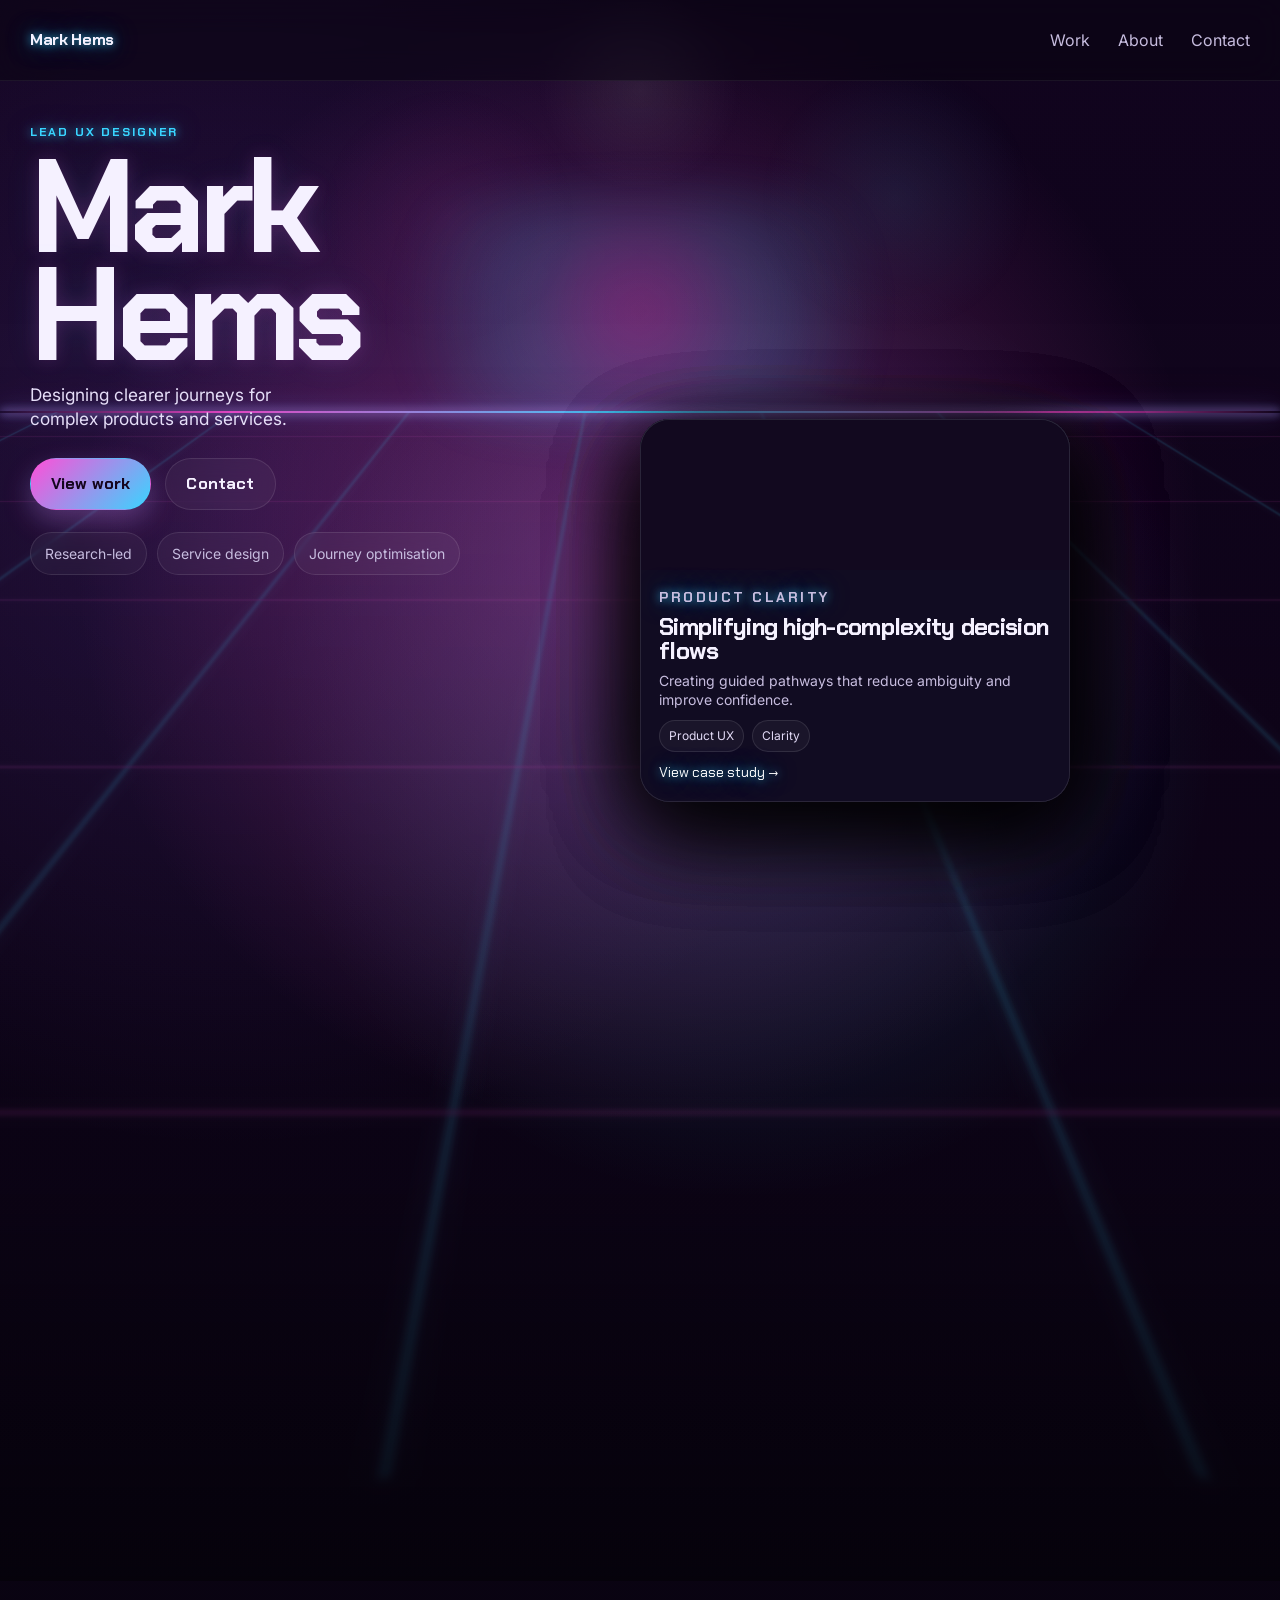
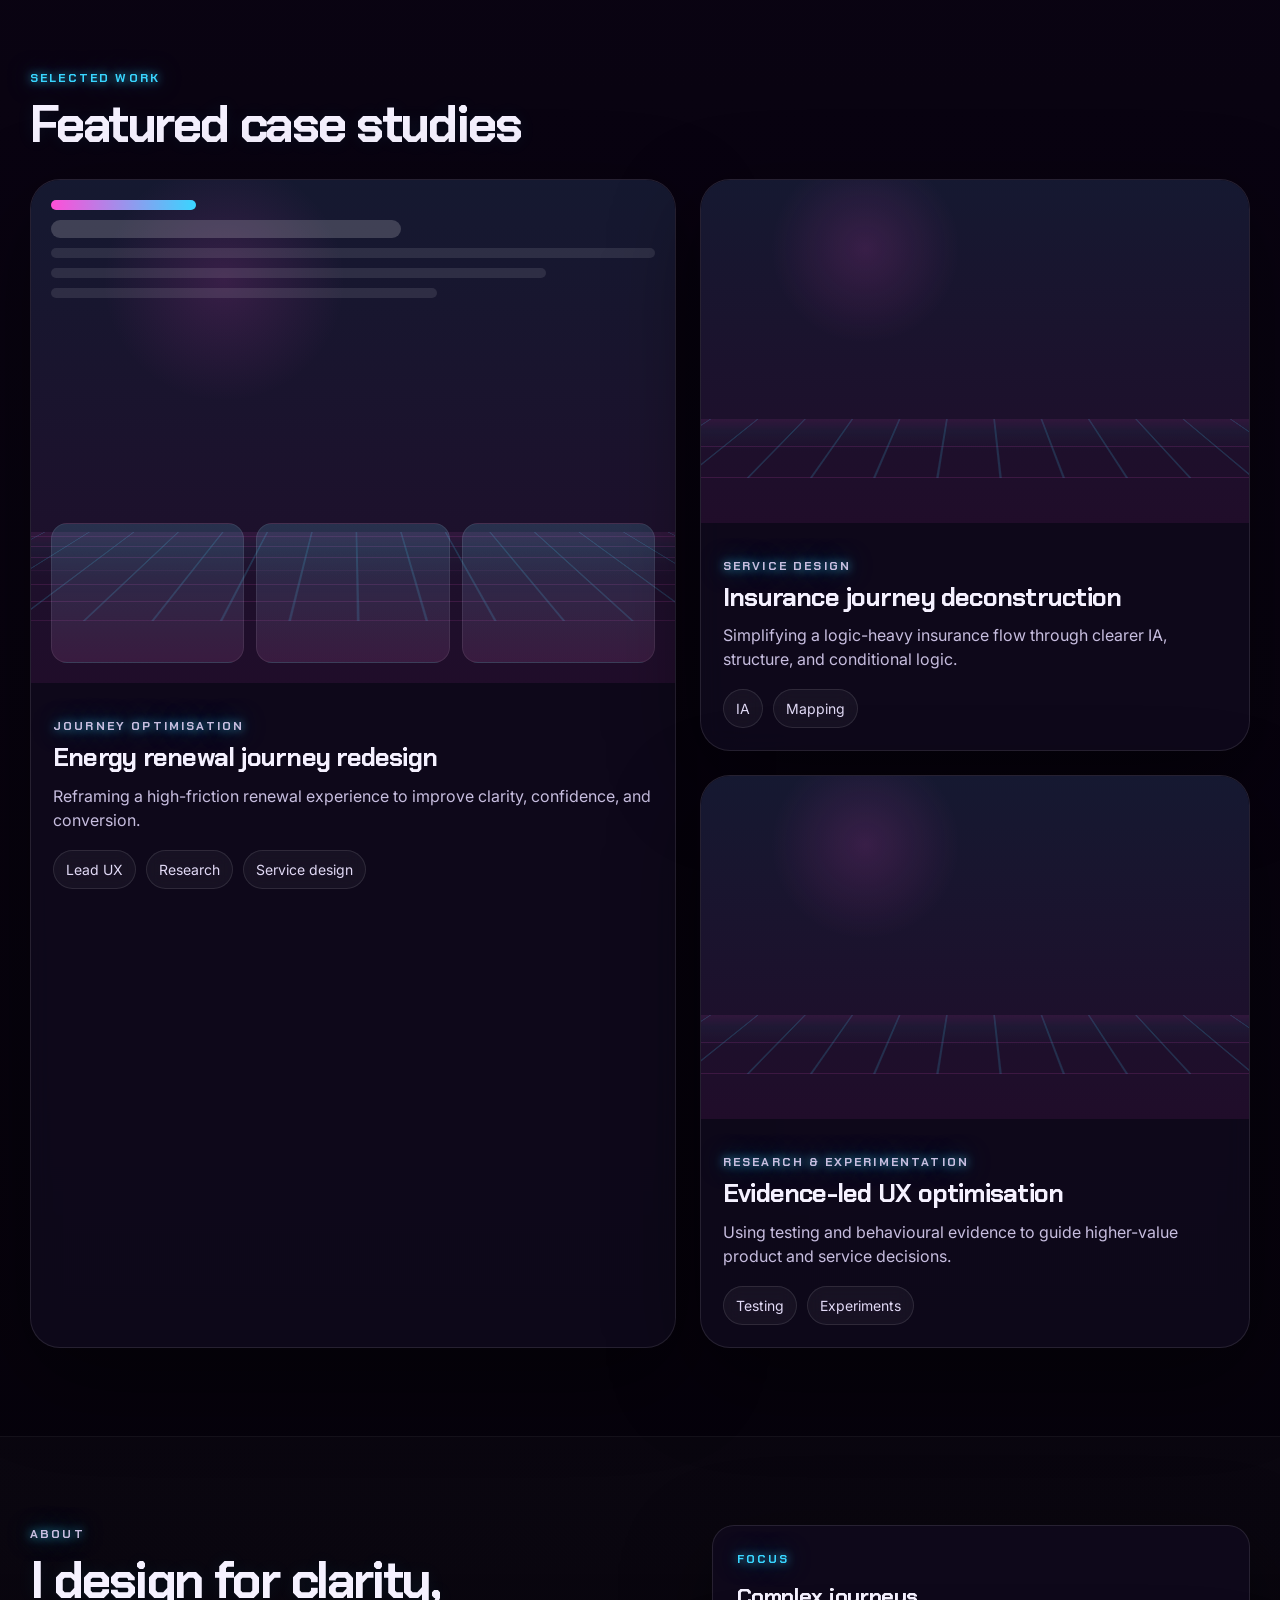
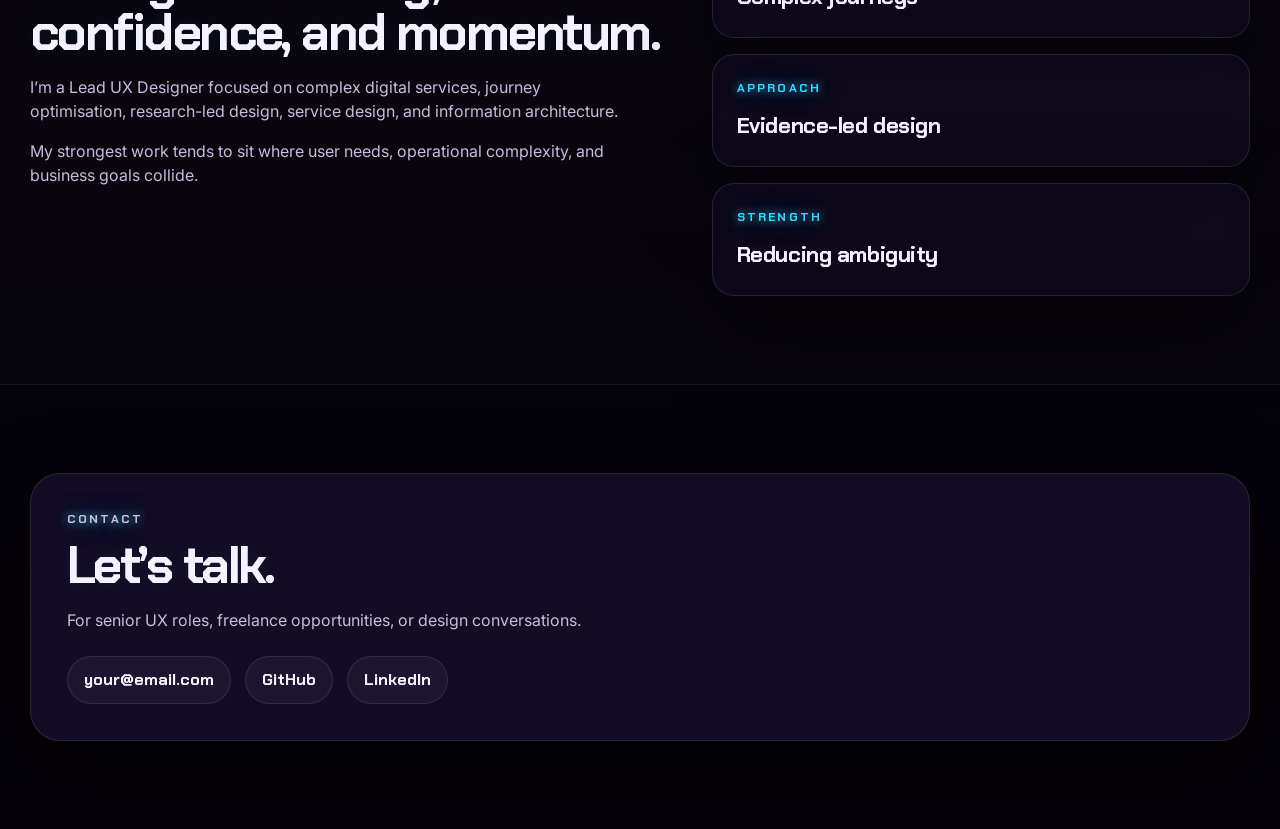
==== commit b1bbc9c8: "Update index.html" ====
--- a/index.html
+++ b/index.html
@@ -13,8 +13,8 @@
       --muted: #c7bddf;
       --pink: #ff4fd8;
       --cyan: #39d5ff;
-      --panel: rgba(16, 10, 29, 0.82);
-      --panel-strong: rgba(22, 14, 40, 0.88);
+      --panel: rgba(16, 10, 29, 0.84);
+      --panel-strong: rgba(22, 14, 40, 0.90);
       --line: rgba(255, 255, 255, 0.10);
       --shadow: 0 30px 90px rgba(0, 0, 0, 0.45);
       --radius-xl: 30px;
@@ -29,10 +29,8 @@
         0 0 10px rgba(57, 213, 255, 0.8),
         0 0 24px rgba(57, 213, 255, 0.55),
         0 0 48px rgba(57, 213, 255, 0.28);
-      --glow-mixed:
-        0 0 12px rgba(255, 79, 216, 0.7),
-        0 0 22px rgba(57, 213, 255, 0.65),
-        0 0 44px rgba(155, 92, 255, 0.3);
+      --grid-step: 120px;
+      --queue-duration: 18s;
     }
 
     * { box-sizing: border-box; }
@@ -119,20 +117,20 @@
 
     .nav-links a:hover {
       color: #fff;
-      text-shadow: var(--glow-mixed);
+      text-shadow: 0 0 12px rgba(255, 79, 216, 0.7), 0 0 22px rgba(57, 213, 255, 0.65);
       transform: translateY(-1px);
     }
 
     .hero {
       position: relative;
-      padding: 48px 0 72px;
+      padding: 42px 0 72px;
       overflow: hidden;
-      min-height: 1150px;
+      min-height: 1500px;
     }
 
     .hero-grid {
       position: relative;
-      z-index: 4;
+      z-index: 6;
       display: grid;
       grid-template-columns: minmax(0, 520px) 1fr;
       gap: 48px;
@@ -165,6 +163,12 @@
       text-shadow:
         0 0 18px rgba(255, 79, 216, 0.16),
         0 0 36px rgba(57, 213, 255, 0.10);
+    }
+
+    .hero-copy {
+      position: relative;
+      z-index: 7;
+      margin-top: 0;
     }
 
     .hero-tagline {
@@ -208,25 +212,9 @@
       border-color: transparent;
     }
 
-    .btn-primary:hover {
-      box-shadow:
-        0 0 18px rgba(255,79,216,0.85),
-        0 0 32px rgba(57,213,255,0.75),
-        0 12px 34px rgba(255,79,216,0.34),
-        0 10px 28px rgba(57,213,255,0.24);
-    }
-
     .btn-secondary {
       background: rgba(255,255,255,0.04);
       color: var(--text);
-    }
-
-    .btn-secondary:hover {
-      box-shadow:
-        0 0 12px rgba(57,213,255,0.7),
-        0 0 26px rgba(57,213,255,0.45),
-        0 0 42px rgba(255,79,216,0.18);
-      border-color: rgba(57,213,255,0.42);
     }
 
     .hero-meta {
@@ -246,16 +234,8 @@
       backdrop-filter: blur(10px);
     }
 
-    .hero-copy {
-      position: relative;
-      z-index: 5;
-      margin-top: -8px;
-    }
-
     .hero-right {
-      position: relative;
-      min-height: 980px;
-      z-index: 5;
+      min-height: 1px;
     }
 
     .hero-stage {
@@ -284,7 +264,7 @@
       position: absolute;
       left: 0;
       right: 0;
-      top: 27%;
+      top: 22%;
       height: 2px;
       background: linear-gradient(
         90deg,
@@ -301,15 +281,15 @@
     .perspective-grid-wrap {
       position: absolute;
       left: 50%;
-      top: calc(27% + 1px);
+      top: calc(22% + 1px);
       width: 190vw;
       max-width: 2400px;
-      height: 980px;
+      height: 1200px;
       transform: translateX(-50%) perspective(1500px) rotateX(79deg);
       transform-origin: center top;
       z-index: 2;
-      opacity: 0.28;
-      filter: blur(1.25px);
+      opacity: 0.26;
+      filter: blur(1.1px);
     }
 
     .grid-vertical,
@@ -334,17 +314,17 @@
       background:
         repeating-linear-gradient(
           to bottom,
-          transparent 0px 46px,
-          rgba(255,79,216,0.48) 46px 48px,
-          transparent 48px 94px
+          transparent 0px calc(var(--grid-step) - 2px),
+          rgba(255,79,216,0.52) calc(var(--grid-step) - 2px) var(--grid-step),
+          transparent var(--grid-step) calc(var(--grid-step) * 2)
         );
       filter: drop-shadow(0 0 3px rgba(255,79,216,0.24));
-      animation: forwardMotion 4.5s linear infinite;
-    }
-
-    @keyframes forwardMotion {
+      animation: gridFlow 3s linear infinite;
+    }
+
+    @keyframes gridFlow {
       from { background-position: 0 0; }
-      to { background-position: 0 94px; }
+      to { background-position: 0 var(--grid-step); }
     }
 
     .grid-fade {
@@ -354,20 +334,20 @@
         linear-gradient(
           to bottom,
           rgba(9,3,17,0.02) 0%,
-          rgba(9,3,17,0.00) 22%,
+          rgba(9,3,17,0.00) 18%,
           rgba(9,3,17,0.10) 72%,
-          rgba(4,2,8,0.58) 100%
+          rgba(4,2,8,0.62) 100%
         );
       z-index: 4;
     }
 
-    /* Completely redone queue */
+    /* Queue centred on page, synced to six horizontal lines */
     .hero-card-track {
       position: absolute;
       left: 50%;
-      top: 20px;
-      width: 100%;
-      height: 920px;
+      top: calc(22% + 8px);
+      width: min(920px, 92vw);
+      height: 980px;
       transform: translateX(-50%);
       pointer-events: none;
       z-index: 5;
@@ -378,17 +358,17 @@
       left: 50%;
       top: 0;
       width: min(430px, 90%);
-      transform-origin: center center;
+      transform-origin: center bottom;
       border-radius: var(--radius-xl);
       overflow: hidden;
       border: 1px solid rgba(255,255,255,0.10);
-      background: rgba(18, 12, 34, 0.90);
+      background: rgba(18, 12, 34, 0.92);
       box-shadow: var(--shadow);
       backdrop-filter: blur(12px);
       pointer-events: auto;
       cursor: pointer;
       transition: border-color var(--transition), box-shadow var(--transition);
-      animation: queueCard 20s linear infinite;
+      animation: queueCard var(--queue-duration) linear infinite;
     }
 
     .travel-card:hover {
@@ -400,42 +380,43 @@
     }
 
     .travel-card.card-1 { animation-delay: 0s; }
-    .travel-card.card-2 { animation-delay: -4s; }
-    .travel-card.card-3 { animation-delay: -8s; }
-    .travel-card.card-4 { animation-delay: -12s; }
-    .travel-card.card-5 { animation-delay: -16s; }
+    .travel-card.card-2 { animation-delay: -3s; }
+    .travel-card.card-3 { animation-delay: -6s; }
+    .travel-card.card-4 { animation-delay: -9s; }
+    .travel-card.card-5 { animation-delay: -12s; }
+    .travel-card.card-6 { animation-delay: -15s; }
 
     @keyframes queueCard {
       0% {
         transform: translate(-50%, 0px) rotateX(60deg) scale(0.08);
         opacity: 1;
       }
-      15% {
-        transform: translate(-50%, 40px) rotateX(56deg) scale(0.16);
+      16.666% {
+        transform: translate(-50%, 120px) rotateX(54deg) scale(0.16);
         opacity: 1;
       }
-      30% {
-        transform: translate(-50%, 140px) rotateX(48deg) scale(0.30);
+      33.333% {
+        transform: translate(-50%, 240px) rotateX(46deg) scale(0.28);
         opacity: 1;
       }
       50% {
-        transform: translate(-50%, 300px) rotateX(34deg) scale(0.52);
+        transform: translate(-50%, 360px) rotateX(34deg) scale(0.44);
         opacity: 1;
       }
-      70% {
-        transform: translate(-50%, 520px) rotateX(18deg) scale(0.78);
+      66.666% {
+        transform: translate(-50%, 480px) rotateX(20deg) scale(0.64);
         opacity: 1;
       }
-      85% {
-        transform: translate(-50%, 700px) rotateX(8deg) scale(0.96);
+      83.333% {
+        transform: translate(-50%, 600px) rotateX(10deg) scale(0.86);
         opacity: 1;
       }
       94% {
-        transform: translate(-50%, 800px) rotateX(2deg) scale(1.06);
+        transform: translate(-50%, 720px) rotateX(3deg) scale(1.02);
         opacity: 1;
       }
       98% {
-        transform: translate(-50%, 820px) rotateX(0deg) scale(1.10);
+        transform: translate(-50%, 760px) rotateX(0deg) scale(1.08);
         opacity: 0;
       }
       100% {
@@ -445,8 +426,6 @@
     }
 
     .travel-card-media {
-      position: relative;
-      overflow: hidden;
       height: 150px;
       background-color: #12091f;
       background-size: cover;
@@ -454,80 +433,11 @@
       background-repeat: no-repeat;
     }
 
-    .travel-card-media::before {
-      content: "";
-      position: absolute;
-      inset: 0;
-      background:
-        linear-gradient(180deg, rgba(9,6,20,0.18), rgba(9,6,20,0.62)),
-        radial-gradient(circle at 20% 20%, rgba(255,79,216,0.18), transparent 22%),
-        radial-gradient(circle at 80% 24%, rgba(57,213,255,0.14), transparent 20%);
-      z-index: 1;
-    }
-
-    .travel-card-media::after {
-      content: "";
-      position: absolute;
-      left: 50%;
-      bottom: -8%;
-      transform: translateX(-50%) perspective(800px) rotateX(76deg);
-      width: 145%;
-      height: 72%;
-      background:
-        linear-gradient(to bottom, rgba(255,79,216,0.10), rgba(57,213,255,0.05) 24%, transparent 60%),
-        repeating-linear-gradient(to right, rgba(57,213,255,0.22) 0 2px, transparent 2px 46px),
-        repeating-linear-gradient(to top, rgba(255,79,216,0.16) 0 2px, transparent 2px 46px);
-      opacity: 0.66;
-      z-index: 2;
-    }
-
-    .travel-card-lines {
-      position: absolute;
-      inset: 16px;
-      display: grid;
-      gap: 8px;
-      align-content: start;
-      z-index: 3;
-    }
-
-    .travel-card-lines span {
-      display: block;
-      height: 9px;
-      border-radius: 999px;
-      background: rgba(255,255,255,0.10);
-    }
-
-    .travel-card-lines span:nth-child(1) { width: 26%; background: linear-gradient(90deg, var(--pink), var(--cyan)); }
-    .travel-card-lines span:nth-child(2) { width: 58%; height: 16px; background: rgba(255,255,255,0.18); }
-    .travel-card-lines span:nth-child(3) { width: 100%; }
-    .travel-card-lines span:nth-child(4) { width: 82%; }
-    .travel-card-lines span:nth-child(5) { width: 64%; }
-
-    .travel-card-thumbs {
-      position: absolute;
-      left: 16px;
-      right: 16px;
-      bottom: 16px;
-      display: grid;
-      grid-template-columns: repeat(3, 1fr);
-      gap: 8px;
-      z-index: 3;
-    }
-
-    .travel-card-thumbs div {
-      aspect-ratio: 1.15 / 0.82;
-      border-radius: 12px;
-      background:
-        linear-gradient(180deg, rgba(57,213,255,0.12), rgba(255,79,216,0.08)),
-        rgba(255,255,255,0.04);
-      border: 1px solid rgba(255,255,255,0.08);
-    }
-
     .travel-card-body {
       padding: 18px;
       display: grid;
       gap: 8px;
-      background: rgba(18, 12, 34, 0.86);
+      background: rgba(18, 12, 34, 0.94);
     }
 
     .travel-card-body h3 {
@@ -598,10 +508,7 @@
       gap: 24px;
     }
 
-    .project-stack {
-      display: grid;
-      gap: 24px;
-    }
+    .project-stack { display: grid; gap: 24px; }
 
     .project-card {
       border: 1px solid rgba(255,255,255,0.10);
@@ -735,10 +642,7 @@
       max-width: 60ch;
     }
 
-    .stat-stack {
-      display: grid;
-      gap: 16px;
-    }
+    .stat-stack { display: grid; gap: 16px; }
 
     .stat-card {
       padding: 24px;
@@ -814,20 +718,12 @@
       }
 
       .hero {
-        min-height: 1280px;
-      }
-
-      .hero-right {
-        min-height: 860px;
+        min-height: 1600px;
       }
 
       .hero-card-track {
-        top: 10px;
-        height: 820px;
-      }
-
-      .travel-card {
-        width: min(440px, 86vw);
+        width: min(760px, 94vw);
+        height: 900px;
       }
     }
 
@@ -841,7 +737,7 @@
 
       .hero {
         padding-top: 40px;
-        min-height: 1160px;
+        min-height: 1420px;
       }
 
       .hero-actions {
@@ -851,23 +747,20 @@
 
       .hero-grid { gap: 28px; }
 
-      .hero-horizon { top: 32%; }
+      .hero-horizon { top: 26%; }
 
       .perspective-grid-wrap {
-        top: calc(32% + 1px);
+        top: calc(26% + 1px);
         width: 250vw;
-        height: 760px;
+        height: 860px;
         transform: translateX(-50%) perspective(1100px) rotateX(80deg);
-        opacity: 0.26;
-      }
-
-      .hero-right {
-        min-height: 760px;
+        opacity: 0.24;
       }
 
       .hero-card-track {
-        top: 0;
-        height: 720px;
+        top: calc(26% + 8px);
+        width: 94vw;
+        height: 820px;
       }
 
       .travel-card {
@@ -882,7 +775,6 @@
         font-size: 22px;
       }
 
-      .travel-card-thumbs,
       .project-mini-cards {
         grid-template-columns: repeat(2, 1fr);
       }
@@ -911,6 +803,93 @@
           <div class="grid-horizontal"></div>
         </div>
         <div class="grid-fade"></div>
+
+        <div class="hero-card-track">
+          <a class="travel-card card-1" href="#work">
+            <div class="travel-card-media" style="background-image: url('https://images.unsplash.com/photo-1516321318423-f06f85e504b3?auto=format&fit=crop&w=1200&q=80');"></div>
+            <div class="travel-card-body">
+              <p class="project-type">Journey optimisation</p>
+              <h3>Energy renewal journey redesign</h3>
+              <p>Reducing friction and improving clarity in a commercially sensitive renewal flow.</p>
+              <div class="travel-card-meta">
+                <span class="travel-pill">Lead UX</span>
+                <span class="travel-pill">Research</span>
+                <span class="travel-pill">Service design</span>
+              </div>
+              <div class="travel-cta">View case study →</div>
+            </div>
+          </a>
+
+          <a class="travel-card card-2" href="#work">
+            <div class="travel-card-media" style="background-image: url('https://images.unsplash.com/photo-1558655146-9f40138edfeb?auto=format&fit=crop&w=1200&q=80');"></div>
+            <div class="travel-card-body">
+              <p class="project-type">Service design</p>
+              <h3>Insurance journey deconstruction</h3>
+              <p>Untangling complex logic and information architecture into a clearer scalable structure.</p>
+              <div class="travel-card-meta">
+                <span class="travel-pill">IA</span>
+                <span class="travel-pill">Mapping</span>
+              </div>
+              <div class="travel-cta">View case study →</div>
+            </div>
+          </a>
+
+          <a class="travel-card card-3" href="#work">
+            <div class="travel-card-media" style="background-image: url('https://images.unsplash.com/photo-1522542550221-31fd19575a2d?auto=format&fit=crop&w=1200&q=80');"></div>
+            <div class="travel-card-body">
+              <p class="project-type">Research & experimentation</p>
+              <h3>Evidence-led UX optimisation</h3>
+              <p>Using testing and behavioural evidence to drive measurable product improvements.</p>
+              <div class="travel-card-meta">
+                <span class="travel-pill">Testing</span>
+                <span class="travel-pill">Experiments</span>
+              </div>
+              <div class="travel-cta">View case study →</div>
+            </div>
+          </a>
+
+          <a class="travel-card card-4" href="#work">
+            <div class="travel-card-media" style="background-image: url('https://images.unsplash.com/photo-1498050108023-c5249f4df085?auto=format&fit=crop&w=1200&q=80');"></div>
+            <div class="travel-card-body">
+              <p class="project-type">Operational complexity</p>
+              <h3>Designing across user and agent workflows</h3>
+              <p>Aligning customer-facing journeys with agent tooling and service dependencies.</p>
+              <div class="travel-card-meta">
+                <span class="travel-pill">Systems</span>
+                <span class="travel-pill">Workflow</span>
+              </div>
+              <div class="travel-cta">View case study →</div>
+            </div>
+          </a>
+
+          <a class="travel-card card-5" href="#work">
+            <div class="travel-card-media" style="background-image: url('https://images.unsplash.com/photo-1460925895917-afdab827c52f?auto=format&fit=crop&w=1200&q=80');"></div>
+            <div class="travel-card-body">
+              <p class="project-type">Strategy & clarity</p>
+              <h3>Turning complexity into guided decision-making</h3>
+              <p>Designing flows that help users understand, choose, and progress with confidence.</p>
+              <div class="travel-card-meta">
+                <span class="travel-pill">Strategy</span>
+                <span class="travel-pill">UX</span>
+              </div>
+              <div class="travel-cta">View case study →</div>
+            </div>
+          </a>
+
+          <a class="travel-card card-6" href="#work">
+            <div class="travel-card-media" style="background-image: url('https://images.unsplash.com/photo-1504384308090-c894fdcc538d?auto=format&fit=crop&w=1200&q=80');"></div>
+            <div class="travel-card-body">
+              <p class="project-type">Product clarity</p>
+              <h3>Simplifying high-complexity decision flows</h3>
+              <p>Creating guided pathways that reduce ambiguity and improve confidence.</p>
+              <div class="travel-card-meta">
+                <span class="travel-pill">Product UX</span>
+                <span class="travel-pill">Clarity</span>
+              </div>
+              <div class="travel-cta">View case study →</div>
+            </div>
+          </a>
+        </div>
       </div>
 
       <div class="container hero-grid">
@@ -933,115 +912,7 @@
           </div>
         </div>
 
-        <div class="hero-right">
-          <div class="hero-card-track">
-            <a class="travel-card card-1" href="#work">
-              <div class="travel-card-media" style="background-image: url('https://images.unsplash.com/photo-1516321318423-f06f85e504b3?auto=format&fit=crop&w=1200&q=80');">
-                <div class="travel-card-lines">
-                  <span></span><span></span><span></span><span></span><span></span>
-                </div>
-                <div class="travel-card-thumbs">
-                  <div></div><div></div><div></div>
-                </div>
-              </div>
-              <div class="travel-card-body">
-                <p class="project-type">Journey optimisation</p>
-                <h3>Energy renewal journey redesign</h3>
-                <p>Reducing friction and improving clarity in a commercially sensitive renewal flow.</p>
-                <div class="travel-card-meta">
-                  <span class="travel-pill">Lead UX</span>
-                  <span class="travel-pill">Research</span>
-                  <span class="travel-pill">Service design</span>
-                </div>
-                <div class="travel-cta">View case study →</div>
-              </div>
-            </a>
-
-            <a class="travel-card card-2" href="#work">
-              <div class="travel-card-media" style="background-image: url('https://images.unsplash.com/photo-1558655146-9f40138edfeb?auto=format&fit=crop&w=1200&q=80');">
-                <div class="travel-card-lines">
-                  <span></span><span></span><span></span><span></span><span></span>
-                </div>
-                <div class="travel-card-thumbs">
-                  <div></div><div></div><div></div>
-                </div>
-              </div>
-              <div class="travel-card-body">
-                <p class="project-type">Service design</p>
-                <h3>Insurance journey deconstruction</h3>
-                <p>Untangling complex logic and information architecture into a clearer scalable structure.</p>
-                <div class="travel-card-meta">
-                  <span class="travel-pill">IA</span>
-                  <span class="travel-pill">Mapping</span>
-                </div>
-                <div class="travel-cta">View case study →</div>
-              </div>
-            </a>
-
-            <a class="travel-card card-3" href="#work">
-              <div class="travel-card-media" style="background-image: url('https://images.unsplash.com/photo-1522542550221-31fd19575a2d?auto=format&fit=crop&w=1200&q=80');">
-                <div class="travel-card-lines">
-                  <span></span><span></span><span></span><span></span><span></span>
-                </div>
-                <div class="travel-card-thumbs">
-                  <div></div><div></div><div></div>
-                </div>
-              </div>
-              <div class="travel-card-body">
-                <p class="project-type">Research & experimentation</p>
-                <h3>Evidence-led UX optimisation</h3>
-                <p>Using testing and behavioural evidence to drive measurable product improvements.</p>
-                <div class="travel-card-meta">
-                  <span class="travel-pill">Testing</span>
-                  <span class="travel-pill">Experiments</span>
-                </div>
-                <div class="travel-cta">View case study →</div>
-              </div>
-            </a>
-
-            <a class="travel-card card-4" href="#work">
-              <div class="travel-card-media" style="background-image: url('https://images.unsplash.com/photo-1498050108023-c5249f4df085?auto=format&fit=crop&w=1200&q=80');">
-                <div class="travel-card-lines">
-                  <span></span><span></span><span></span><span></span><span></span>
-                </div>
-                <div class="travel-card-thumbs">
-                  <div></div><div></div><div></div>
-                </div>
-              </div>
-              <div class="travel-card-body">
-                <p class="project-type">Operational complexity</p>
-                <h3>Designing across user and agent workflows</h3>
-                <p>Aligning customer-facing journeys with agent tooling and service dependencies.</p>
-                <div class="travel-card-meta">
-                  <span class="travel-pill">Systems</span>
-                  <span class="travel-pill">Workflow</span>
-                </div>
-                <div class="travel-cta">View case study →</div>
-              </div>
-            </a>
-
-            <a class="travel-card card-5" href="#work">
-              <div class="travel-card-media" style="background-image: url('https://images.unsplash.com/photo-1460925895917-afdab827c52f?auto=format&fit=crop&w=1200&q=80');">
-                <div class="travel-card-lines">
-                  <span></span><span></span><span></span><span></span><span></span>
-                </div>
-                <div class="travel-card-thumbs">
-                  <div></div><div></div><div></div>
-                </div>
-              </div>
-              <div class="travel-card-body">
-                <p class="project-type">Strategy & clarity</p>
-                <h3>Turning complexity into guided decision-making</h3>
-                <p>Designing flows that help users understand, choose, and progress with confidence.</p>
-                <div class="travel-card-meta">
-                  <span class="travel-pill">Strategy</span>
-                  <span class="travel-pill">UX</span>
-                </div>
-                <div class="travel-cta">View case study →</div>
-              </div>
-            </a>
-          </div>
-        </div>
+        <div class="hero-right"></div>
       </div>
     </section>
 
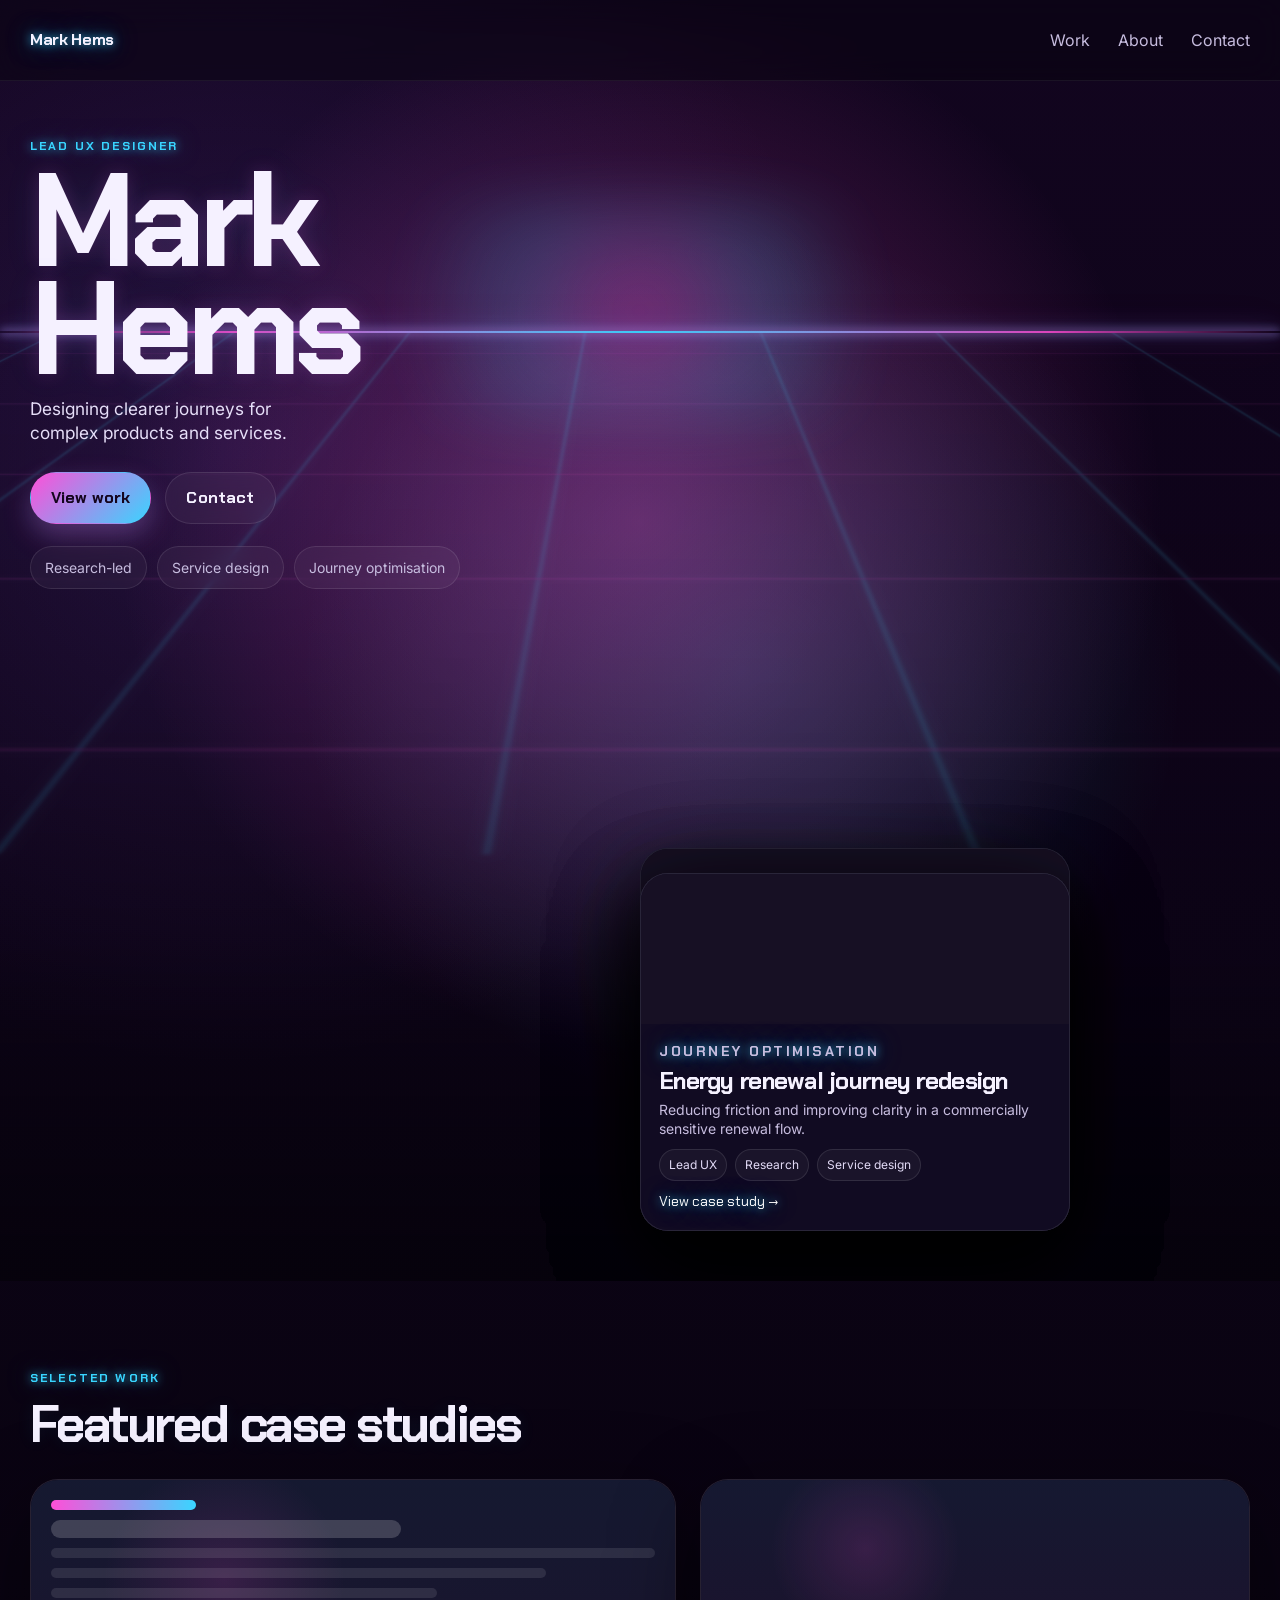
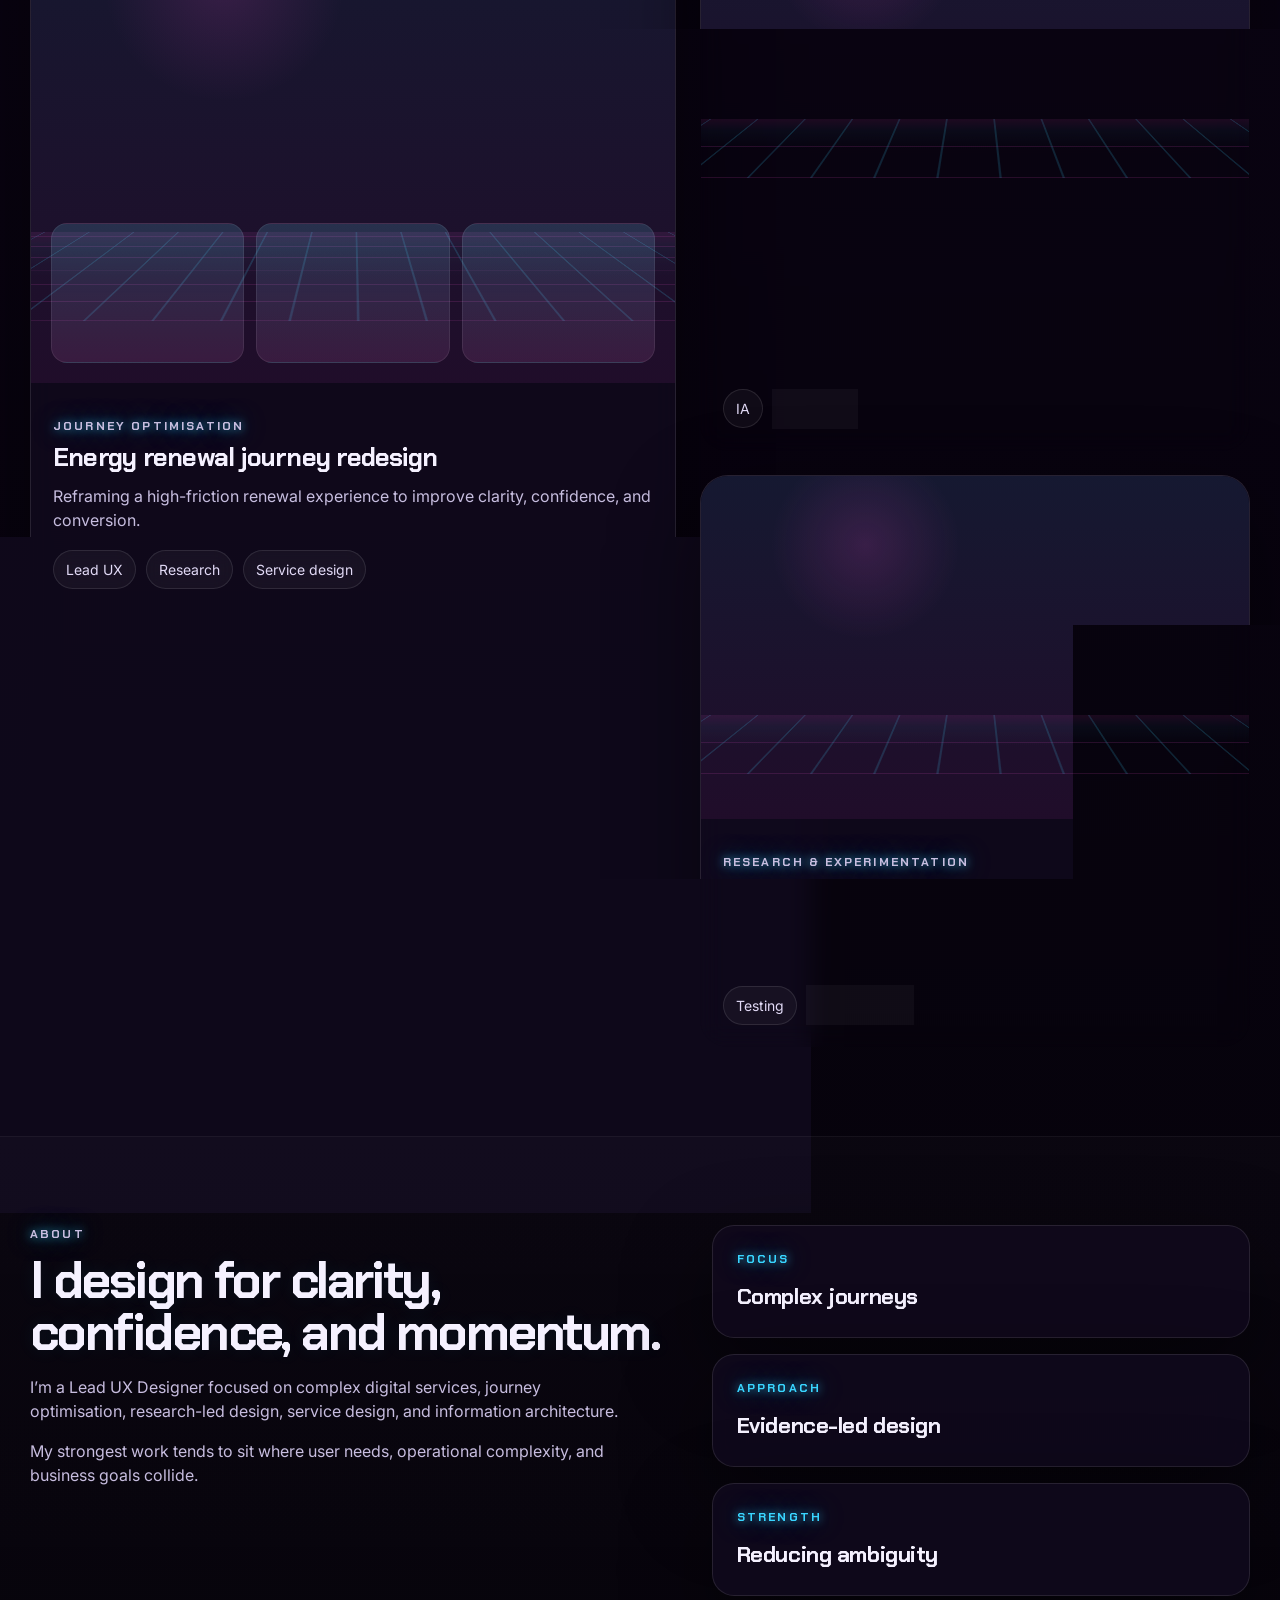
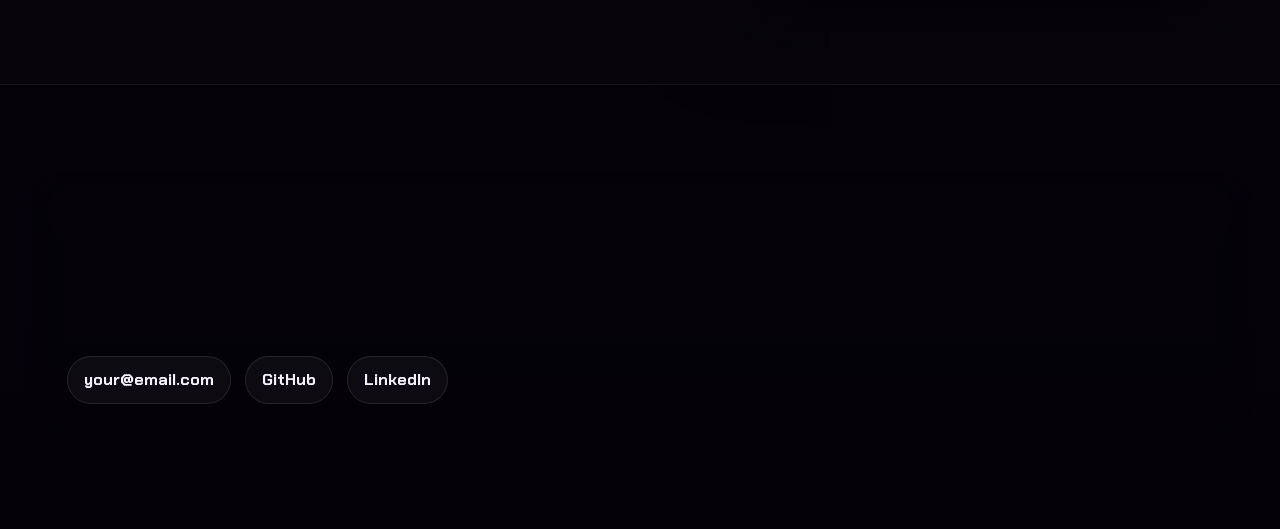
==== commit 902fb32f: "Update index.html" ====
--- a/index.html
+++ b/index.html
@@ -13,11 +13,10 @@
       --muted: #c7bddf;
       --pink: #ff4fd8;
       --cyan: #39d5ff;
-      --panel: rgba(16, 10, 29, 0.84);
+      --panel: rgba(16, 10, 29, 0.88);
       --panel-strong: rgba(22, 14, 40, 0.90);
-      --line: rgba(255, 255, 255, 0.10);
       --shadow: 0 30px 90px rgba(0, 0, 0, 0.45);
-      --radius-xl: 30px;
+      --radius-xl: 28px;
       --radius-lg: 22px;
       --max-width: 1220px;
       --transition: 260ms cubic-bezier(.2,.8,.2,1);
@@ -29,8 +28,6 @@
         0 0 10px rgba(57, 213, 255, 0.8),
         0 0 24px rgba(57, 213, 255, 0.55),
         0 0 48px rgba(57, 213, 255, 0.28);
-      --grid-step: 120px;
-      --queue-duration: 18s;
     }
 
     * { box-sizing: border-box; }
@@ -50,18 +47,6 @@
       -webkit-font-smoothing: antialiased;
     }
 
-    body::before {
-      content: "";
-      position: fixed;
-      inset: 0;
-      pointer-events: none;
-      background:
-        radial-gradient(circle at 50% 10%, rgba(255,255,255,0.08), transparent 10%),
-        radial-gradient(circle at 70% 22%, rgba(57,213,255,0.08), transparent 12%),
-        radial-gradient(circle at 35% 24%, rgba(255,79,216,0.06), transparent 12%);
-      z-index: 0;
-    }
-
     a {
       color: inherit;
       text-decoration: none;
@@ -123,9 +108,9 @@
 
     .hero {
       position: relative;
-      padding: 42px 0 72px;
+      padding: 56px 0 72px;
       overflow: hidden;
-      min-height: 1500px;
+      min-height: 1200px;
     }
 
     .hero-grid {
@@ -168,12 +153,11 @@
     .hero-copy {
       position: relative;
       z-index: 7;
-      margin-top: 0;
     }
 
     .hero-tagline {
       margin: 14px 0 0;
-      max-width: 26ch;
+      max-width: 24ch;
       font-size: clamp(16px, 1.35vw, 20px);
       line-height: 1.35;
       color: #e6def8;
@@ -201,9 +185,7 @@
       letter-spacing: 0.01em;
     }
 
-    .btn:hover {
-      transform: translateY(-2px) scale(1.02);
-    }
+    .btn:hover { transform: translateY(-2px) scale(1.02); }
 
     .btn-primary {
       background: linear-gradient(135deg, var(--pink), var(--cyan));
@@ -235,7 +217,7 @@
     }
 
     .hero-right {
-      min-height: 1px;
+      min-height: 900px;
     }
 
     .hero-stage {
@@ -249,12 +231,12 @@
     .hero-glow {
       position: absolute;
       left: 50%;
-      top: 8%;
+      top: 10%;
       transform: translateX(-50%);
       width: 620px;
       height: 220px;
       background:
-        radial-gradient(circle, rgba(255,79,216,0.30) 0%, rgba(57,213,255,0.18) 38%, rgba(0,0,0,0) 72%);
+        radial-gradient(circle, rgba(255,79,216,0.28) 0%, rgba(57,213,255,0.18) 38%, rgba(0,0,0,0) 72%);
       filter: blur(28px);
       opacity: 0.95;
       z-index: 1;
@@ -264,7 +246,7 @@
       position: absolute;
       left: 0;
       right: 0;
-      top: 22%;
+      top: 250px;
       height: 2px;
       background: linear-gradient(
         90deg,
@@ -281,15 +263,15 @@
     .perspective-grid-wrap {
       position: absolute;
       left: 50%;
-      top: calc(22% + 1px);
+      top: 252px;
       width: 190vw;
       max-width: 2400px;
-      height: 1200px;
+      height: 980px;
       transform: translateX(-50%) perspective(1500px) rotateX(79deg);
       transform-origin: center top;
       z-index: 2;
-      opacity: 0.26;
-      filter: blur(1.1px);
+      opacity: 0.24;
+      filter: blur(1px);
     }
 
     .grid-vertical,
@@ -314,9 +296,9 @@
       background:
         repeating-linear-gradient(
           to bottom,
-          transparent 0px calc(var(--grid-step) - 2px),
-          rgba(255,79,216,0.52) calc(var(--grid-step) - 2px) var(--grid-step),
-          transparent var(--grid-step) calc(var(--grid-step) * 2)
+          transparent 0px 98px,
+          rgba(255,79,216,0.50) 98px 100px,
+          transparent 100px 200px
         );
       filter: drop-shadow(0 0 3px rgba(255,79,216,0.24));
       animation: gridFlow 3s linear infinite;
@@ -324,7 +306,7 @@
 
     @keyframes gridFlow {
       from { background-position: 0 0; }
-      to { background-position: 0 var(--grid-step); }
+      to { background-position: 0 100px; }
     }
 
     .grid-fade {
@@ -333,7 +315,7 @@
       background:
         linear-gradient(
           to bottom,
-          rgba(9,3,17,0.02) 0%,
+          rgba(9,3,17,0.00) 0%,
           rgba(9,3,17,0.00) 18%,
           rgba(9,3,17,0.10) 72%,
           rgba(4,2,8,0.62) 100%
@@ -341,13 +323,13 @@
       z-index: 4;
     }
 
-    /* Queue centred on page, synced to six horizontal lines */
+    /* New queue from scratch */
     .hero-card-track {
       position: absolute;
       left: 50%;
-      top: calc(22% + 8px);
-      width: min(920px, 92vw);
-      height: 980px;
+      top: 250px;
+      width: min(900px, 92vw);
+      height: 900px;
       transform: translateX(-50%);
       pointer-events: none;
       z-index: 5;
@@ -356,19 +338,19 @@
     .travel-card {
       position: absolute;
       left: 50%;
-      top: 0;
+      bottom: 0;
       width: min(430px, 90%);
       transform-origin: center bottom;
       border-radius: var(--radius-xl);
       overflow: hidden;
       border: 1px solid rgba(255,255,255,0.10);
-      background: rgba(18, 12, 34, 0.92);
+      background: rgba(18, 12, 34, 0.94);
       box-shadow: var(--shadow);
       backdrop-filter: blur(12px);
       pointer-events: auto;
       cursor: pointer;
       transition: border-color var(--transition), box-shadow var(--transition);
-      animation: queueCard var(--queue-duration) linear infinite;
+      animation: cardQueue 15s linear infinite;
     }
 
     .travel-card:hover {
@@ -379,65 +361,58 @@
         0 0 28px rgba(255,79,216,0.14);
     }
 
-    .travel-card.card-1 { animation-delay: 0s; }
-    .travel-card.card-2 { animation-delay: -3s; }
-    .travel-card.card-3 { animation-delay: -6s; }
-    .travel-card.card-4 { animation-delay: -9s; }
-    .travel-card.card-5 { animation-delay: -12s; }
-    .travel-card.card-6 { animation-delay: -15s; }
-
-    @keyframes queueCard {
+    /* front card always above back card */
+    .travel-card.card-1 { animation-delay: 0s; z-index: 6; }
+    .travel-card.card-2 { animation-delay: -3s; z-index: 5; }
+    .travel-card.card-3 { animation-delay: -6s; z-index: 4; }
+    .travel-card.card-4 { animation-delay: -9s; z-index: 3; }
+    .travel-card.card-5 { animation-delay: -12s; z-index: 2; }
+
+    @keyframes cardQueue {
       0% {
-        transform: translate(-50%, 0px) rotateX(60deg) scale(0.08);
+        transform: translate(-50%, 0px) rotateX(58deg) scale(0.10);
         opacity: 1;
       }
-      16.666% {
-        transform: translate(-50%, 120px) rotateX(54deg) scale(0.16);
+      20% {
+        transform: translate(-50%, 70px) rotateX(50deg) scale(0.22);
         opacity: 1;
       }
-      33.333% {
-        transform: translate(-50%, 240px) rotateX(46deg) scale(0.28);
+      40% {
+        transform: translate(-50%, 170px) rotateX(38deg) scale(0.38);
         opacity: 1;
       }
-      50% {
-        transform: translate(-50%, 360px) rotateX(34deg) scale(0.44);
+      60% {
+        transform: translate(-50%, 310px) rotateX(24deg) scale(0.58);
         opacity: 1;
       }
-      66.666% {
-        transform: translate(-50%, 480px) rotateX(20deg) scale(0.64);
+      80% {
+        transform: translate(-50%, 470px) rotateX(10deg) scale(0.82);
         opacity: 1;
       }
-      83.333% {
-        transform: translate(-50%, 600px) rotateX(10deg) scale(0.86);
+      94% {
+        transform: translate(-50%, 600px) rotateX(2deg) scale(1.02);
         opacity: 1;
       }
-      94% {
-        transform: translate(-50%, 720px) rotateX(3deg) scale(1.02);
-        opacity: 1;
-      }
       98% {
-        transform: translate(-50%, 760px) rotateX(0deg) scale(1.08);
+        transform: translate(-50%, 620px) rotateX(0deg) scale(1.06);
         opacity: 0;
       }
       100% {
-        transform: translate(-50%, 0px) rotateX(60deg) scale(0.08);
+        transform: translate(-50%, 0px) rotateX(58deg) scale(0.10);
         opacity: 0;
       }
     }
 
     .travel-card-media {
       height: 150px;
-      background-color: #12091f;
-      background-size: cover;
-      background-position: center;
-      background-repeat: no-repeat;
+      background-color: #171024;
     }
 
     .travel-card-body {
       padding: 18px;
       display: grid;
       gap: 8px;
-      background: rgba(18, 12, 34, 0.94);
+      background: rgba(18, 12, 34, 0.98);
     }
 
     .travel-card-body h3 {
@@ -499,7 +474,6 @@
     }
 
     h3 { letter-spacing: -0.03em; }
-
     .section-head { margin-bottom: 28px; }
 
     .project-grid {
@@ -652,15 +626,6 @@
       box-shadow: var(--shadow);
       backdrop-filter: blur(12px);
       transition: transform var(--transition), border-color var(--transition), box-shadow var(--transition);
-    }
-
-    .stat-card:hover {
-      transform: translateY(-3px) scale(1.01);
-      border-color: rgba(255,79,216,0.28);
-      box-shadow:
-        0 24px 70px rgba(0,0,0,0.40),
-        0 0 18px rgba(255,79,216,0.22),
-        0 0 28px rgba(57,213,255,0.10);
     }
 
     .stat-card strong {
@@ -701,15 +666,6 @@
       font-family: "Chakra Petch", sans-serif;
     }
 
-    .contact-links a:hover {
-      transform: translateY(-2px) scale(1.02);
-      border-color: rgba(57,213,255,0.34);
-      box-shadow:
-        0 0 14px rgba(57,213,255,0.7),
-        0 0 28px rgba(57,213,255,0.42),
-        0 0 42px rgba(255,79,216,0.16);
-    }
-
     @media (max-width: 1040px) {
       .hero-grid,
       .project-grid,
@@ -718,12 +674,11 @@
       }
 
       .hero {
-        min-height: 1600px;
+        min-height: 1350px;
       }
 
       .hero-card-track {
         width: min(760px, 94vw);
-        height: 900px;
       }
     }
 
@@ -736,8 +691,7 @@
       .nav-links { justify-content: center; }
 
       .hero {
-        padding-top: 40px;
-        min-height: 1420px;
+        min-height: 1250px;
       }
 
       .hero-actions {
@@ -747,10 +701,10 @@
 
       .hero-grid { gap: 28px; }
 
-      .hero-horizon { top: 26%; }
+      .hero-horizon { top: 250px; }
 
       .perspective-grid-wrap {
-        top: calc(26% + 1px);
+        top: 252px;
         width: 250vw;
         height: 860px;
         transform: translateX(-50%) perspective(1100px) rotateX(80deg);
@@ -758,9 +712,9 @@
       }
 
       .hero-card-track {
-        top: calc(26% + 8px);
+        top: 250px;
         width: 94vw;
-        height: 820px;
+        height: 780px;
       }
 
       .travel-card {
@@ -768,7 +722,7 @@
       }
 
       .travel-card-media {
-        height: 140px;
+        height: 130px;
       }
 
       .travel-card-body h3 {
@@ -806,7 +760,7 @@
 
         <div class="hero-card-track">
           <a class="travel-card card-1" href="#work">
-            <div class="travel-card-media" style="background-image: url('https://images.unsplash.com/photo-1516321318423-f06f85e504b3?auto=format&fit=crop&w=1200&q=80');"></div>
+            <div class="travel-card-media"></div>
             <div class="travel-card-body">
               <p class="project-type">Journey optimisation</p>
               <h3>Energy renewal journey redesign</h3>
@@ -821,7 +775,7 @@
           </a>
 
           <a class="travel-card card-2" href="#work">
-            <div class="travel-card-media" style="background-image: url('https://images.unsplash.com/photo-1558655146-9f40138edfeb?auto=format&fit=crop&w=1200&q=80');"></div>
+            <div class="travel-card-media"></div>
             <div class="travel-card-body">
               <p class="project-type">Service design</p>
               <h3>Insurance journey deconstruction</h3>
@@ -835,7 +789,7 @@
           </a>
 
           <a class="travel-card card-3" href="#work">
-            <div class="travel-card-media" style="background-image: url('https://images.unsplash.com/photo-1522542550221-31fd19575a2d?auto=format&fit=crop&w=1200&q=80');"></div>
+            <div class="travel-card-media"></div>
             <div class="travel-card-body">
               <p class="project-type">Research & experimentation</p>
               <h3>Evidence-led UX optimisation</h3>
@@ -849,7 +803,7 @@
           </a>
 
           <a class="travel-card card-4" href="#work">
-            <div class="travel-card-media" style="background-image: url('https://images.unsplash.com/photo-1498050108023-c5249f4df085?auto=format&fit=crop&w=1200&q=80');"></div>
+            <div class="travel-card-media"></div>
             <div class="travel-card-body">
               <p class="project-type">Operational complexity</p>
               <h3>Designing across user and agent workflows</h3>
@@ -863,7 +817,7 @@
           </a>
 
           <a class="travel-card card-5" href="#work">
-            <div class="travel-card-media" style="background-image: url('https://images.unsplash.com/photo-1460925895917-afdab827c52f?auto=format&fit=crop&w=1200&q=80');"></div>
+            <div class="travel-card-media"></div>
             <div class="travel-card-body">
               <p class="project-type">Strategy & clarity</p>
               <h3>Turning complexity into guided decision-making</h3>
@@ -871,20 +825,6 @@
               <div class="travel-card-meta">
                 <span class="travel-pill">Strategy</span>
                 <span class="travel-pill">UX</span>
-              </div>
-              <div class="travel-cta">View case study →</div>
-            </div>
-          </a>
-
-          <a class="travel-card card-6" href="#work">
-            <div class="travel-card-media" style="background-image: url('https://images.unsplash.com/photo-1504384308090-c894fdcc538d?auto=format&fit=crop&w=1200&q=80');"></div>
-            <div class="travel-card-body">
-              <p class="project-type">Product clarity</p>
-              <h3>Simplifying high-complexity decision flows</h3>
-              <p>Creating guided pathways that reduce ambiguity and improve confidence.</p>
-              <div class="travel-card-meta">
-                <span class="travel-pill">Product UX</span>
-                <span class="travel-pill">Clarity</span>
               </div>
               <div class="travel-cta">View case study →</div>
             </div>
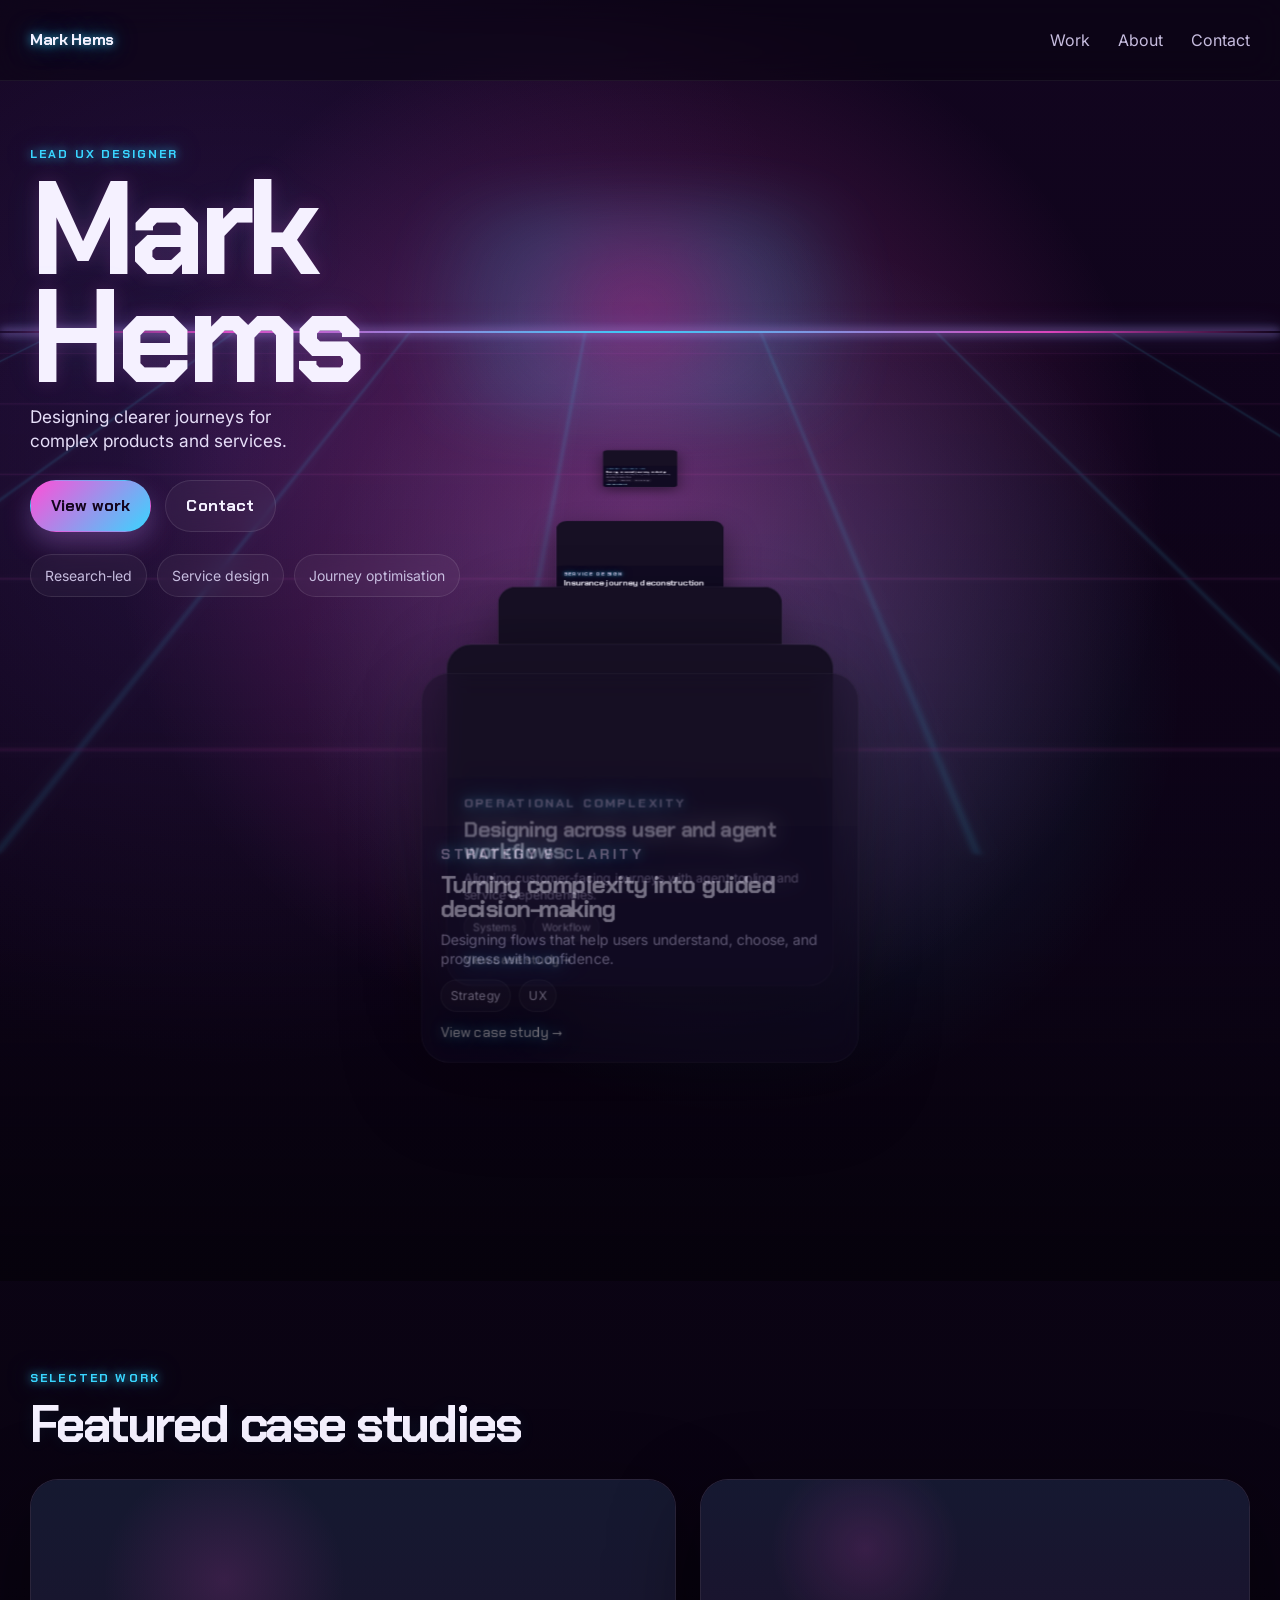
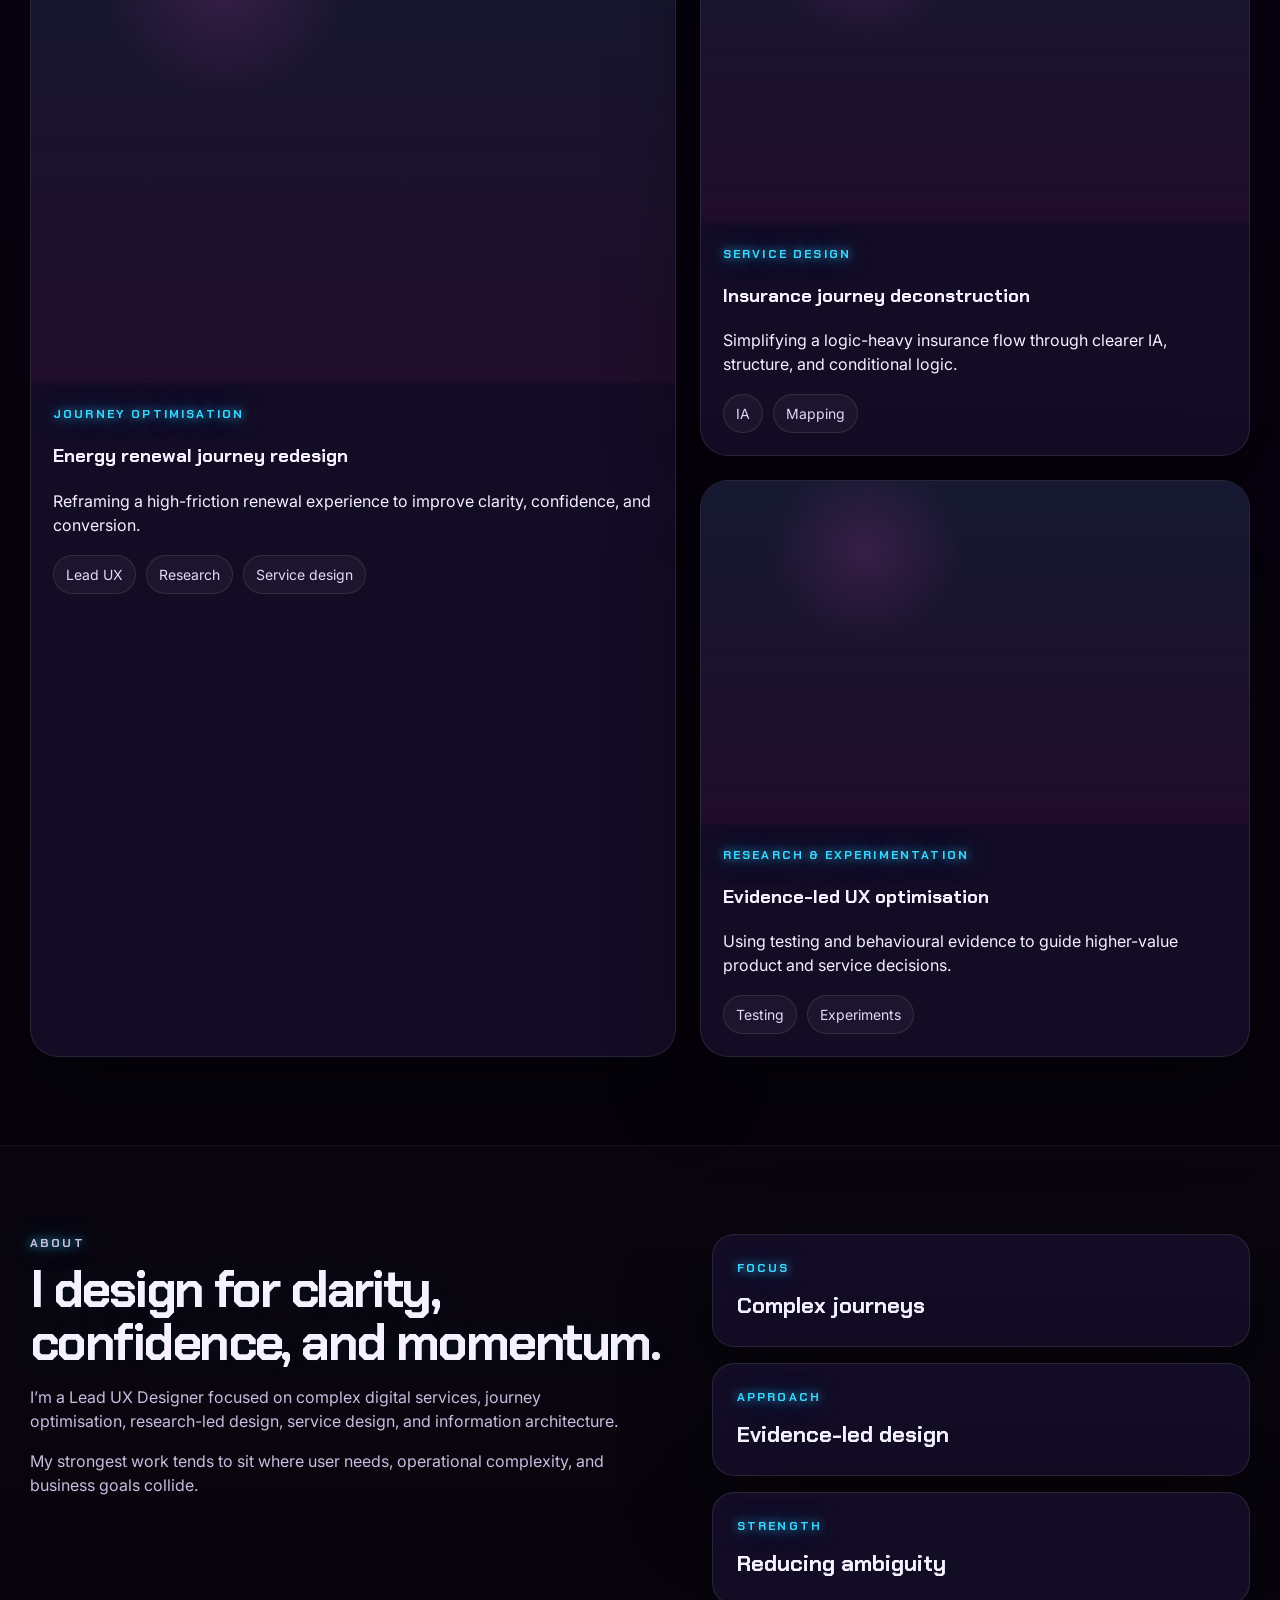
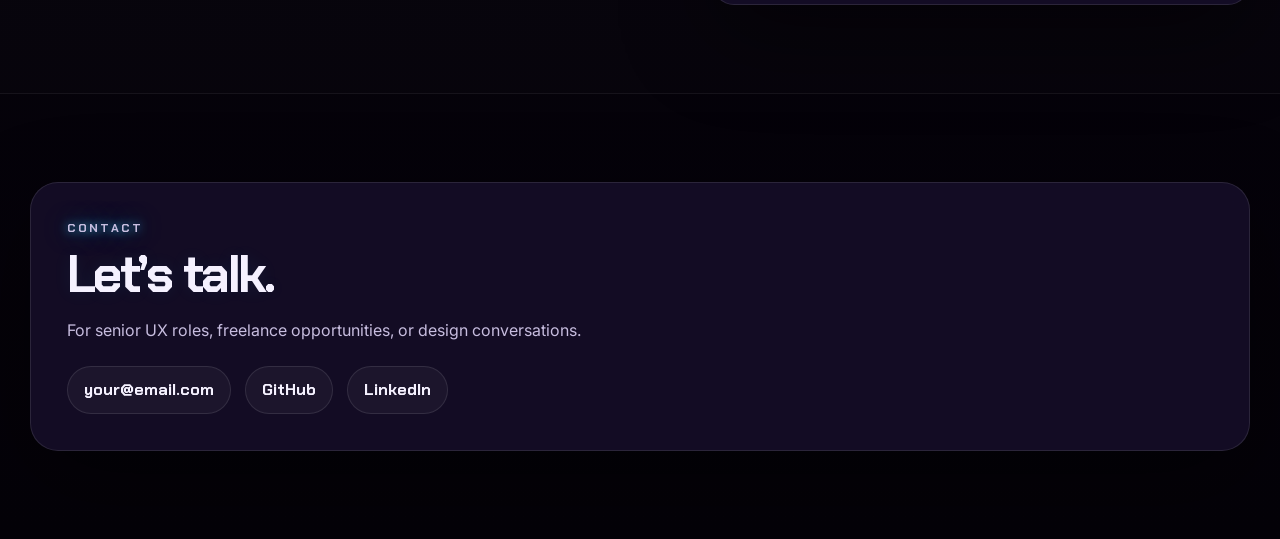
==== commit 193e2605: "Update index.html" ====
--- a/index.html
+++ b/index.html
@@ -13,21 +13,16 @@
       --muted: #c7bddf;
       --pink: #ff4fd8;
       --cyan: #39d5ff;
-      --panel: rgba(16, 10, 29, 0.88);
+      --panel: rgba(18, 12, 34, 0.96);
       --panel-strong: rgba(22, 14, 40, 0.90);
       --shadow: 0 30px 90px rgba(0, 0, 0, 0.45);
       --radius-xl: 28px;
       --radius-lg: 22px;
       --max-width: 1220px;
       --transition: 260ms cubic-bezier(.2,.8,.2,1);
-      --glow-pink:
-        0 0 10px rgba(255, 79, 216, 0.8),
-        0 0 24px rgba(255, 79, 216, 0.55),
-        0 0 48px rgba(255, 79, 216, 0.28);
-      --glow-cyan:
-        0 0 10px rgba(57, 213, 255, 0.8),
-        0 0 24px rgba(57, 213, 255, 0.55),
-        0 0 48px rgba(57, 213, 255, 0.28);
+      --horizon-y: 250px;
+      --travel-distance: 600px;
+      --queue-duration: 14000ms;
     }
 
     * { box-sizing: border-box; }
@@ -86,7 +81,9 @@
       font-family: "Chakra Petch", sans-serif;
       font-weight: 700;
       letter-spacing: -0.02em;
-      text-shadow: var(--glow-cyan);
+      text-shadow:
+        0 0 10px rgba(57,213,255,0.8),
+        0 0 24px rgba(57,213,255,0.55);
     }
 
     .nav-links {
@@ -102,7 +99,9 @@
 
     .nav-links a:hover {
       color: #fff;
-      text-shadow: 0 0 12px rgba(255, 79, 216, 0.7), 0 0 22px rgba(57, 213, 255, 0.65);
+      text-shadow:
+        0 0 12px rgba(255,79,216,0.7),
+        0 0 22px rgba(57,213,255,0.65);
       transform: translateY(-1px);
     }
 
@@ -115,7 +114,7 @@
 
     .hero-grid {
       position: relative;
-      z-index: 6;
+      z-index: 20;
       display: grid;
       grid-template-columns: minmax(0, 520px) 1fr;
       gap: 48px;
@@ -132,7 +131,9 @@
       font-size: 12px;
       font-weight: 700;
       color: var(--cyan);
-      text-shadow: var(--glow-cyan);
+      text-shadow:
+        0 0 10px rgba(57,213,255,0.8),
+        0 0 24px rgba(57,213,255,0.55);
       font-family: "Chakra Petch", sans-serif;
     }
 
@@ -152,7 +153,8 @@
 
     .hero-copy {
       position: relative;
-      z-index: 7;
+      z-index: 21;
+      padding-top: 8px;
     }
 
     .hero-tagline {
@@ -216,10 +218,6 @@
       backdrop-filter: blur(10px);
     }
 
-    .hero-right {
-      min-height: 900px;
-    }
-
     .hero-stage {
       position: absolute;
       inset: 0;
@@ -246,7 +244,7 @@
       position: absolute;
       left: 0;
       right: 0;
-      top: 250px;
+      top: var(--horizon-y);
       height: 2px;
       background: linear-gradient(
         90deg,
@@ -256,14 +254,18 @@
         rgba(255,79,216,0.85) 82%,
         rgba(255,79,216,0) 100%
       );
-      box-shadow: var(--glow-pink), var(--glow-cyan);
+      box-shadow:
+        0 0 10px rgba(255,79,216,0.8),
+        0 0 24px rgba(255,79,216,0.55),
+        0 0 10px rgba(57,213,255,0.8),
+        0 0 24px rgba(57,213,255,0.55);
       z-index: 3;
     }
 
     .perspective-grid-wrap {
       position: absolute;
       left: 50%;
-      top: 252px;
+      top: calc(var(--horizon-y) + 2px);
       width: 190vw;
       max-width: 2400px;
       height: 980px;
@@ -323,11 +325,11 @@
       z-index: 4;
     }
 
-    /* New queue from scratch */
+    /* Queue starts at top of page */
     .hero-card-track {
       position: absolute;
       left: 50%;
-      top: 250px;
+      top: 0;
       width: min(900px, 92vw);
       height: 900px;
       transform: translateX(-50%);
@@ -338,19 +340,18 @@
     .travel-card {
       position: absolute;
       left: 50%;
-      bottom: 0;
+      top: 0;
       width: min(430px, 90%);
       transform-origin: center bottom;
       border-radius: var(--radius-xl);
       overflow: hidden;
       border: 1px solid rgba(255,255,255,0.10);
-      background: rgba(18, 12, 34, 0.94);
+      background: var(--panel);
       box-shadow: var(--shadow);
       backdrop-filter: blur(12px);
       pointer-events: auto;
       cursor: pointer;
       transition: border-color var(--transition), box-shadow var(--transition);
-      animation: cardQueue 15s linear infinite;
     }
 
     .travel-card:hover {
@@ -361,51 +362,9 @@
         0 0 28px rgba(255,79,216,0.14);
     }
 
-    /* front card always above back card */
-    .travel-card.card-1 { animation-delay: 0s; z-index: 6; }
-    .travel-card.card-2 { animation-delay: -3s; z-index: 5; }
-    .travel-card.card-3 { animation-delay: -6s; z-index: 4; }
-    .travel-card.card-4 { animation-delay: -9s; z-index: 3; }
-    .travel-card.card-5 { animation-delay: -12s; z-index: 2; }
-
-    @keyframes cardQueue {
-      0% {
-        transform: translate(-50%, 0px) rotateX(58deg) scale(0.10);
-        opacity: 1;
-      }
-      20% {
-        transform: translate(-50%, 70px) rotateX(50deg) scale(0.22);
-        opacity: 1;
-      }
-      40% {
-        transform: translate(-50%, 170px) rotateX(38deg) scale(0.38);
-        opacity: 1;
-      }
-      60% {
-        transform: translate(-50%, 310px) rotateX(24deg) scale(0.58);
-        opacity: 1;
-      }
-      80% {
-        transform: translate(-50%, 470px) rotateX(10deg) scale(0.82);
-        opacity: 1;
-      }
-      94% {
-        transform: translate(-50%, 600px) rotateX(2deg) scale(1.02);
-        opacity: 1;
-      }
-      98% {
-        transform: translate(-50%, 620px) rotateX(0deg) scale(1.06);
-        opacity: 0;
-      }
-      100% {
-        transform: translate(-50%, 0px) rotateX(58deg) scale(0.10);
-        opacity: 0;
-      }
-    }
-
     .travel-card-media {
       height: 150px;
-      background-color: #171024;
+      background: #171024;
     }
 
     .travel-card-body {
@@ -449,7 +408,9 @@
       margin-top: 2px;
       color: #fff;
       font-family: "Chakra Petch", sans-serif;
-      text-shadow: var(--glow-cyan);
+      text-shadow:
+        0 0 10px rgba(57,213,255,0.8),
+        0 0 24px rgba(57,213,255,0.55);
       font-size: 14px;
     }
 
@@ -473,7 +434,6 @@
       text-shadow: 0 0 18px rgba(57,213,255,0.08);
     }
 
-    h3 { letter-spacing: -0.03em; }
     .section-head { margin-bottom: 28px; }
 
     .project-grid {
@@ -488,7 +448,7 @@
       border: 1px solid rgba(255,255,255,0.10);
       border-radius: var(--radius-xl);
       overflow: hidden;
-      background: var(--panel);
+      background: var(--panel-strong);
       box-shadow: var(--shadow);
       backdrop-filter: blur(12px);
       transition: transform var(--transition), border-color var(--transition), box-shadow var(--transition);
@@ -497,16 +457,10 @@
     .project-card:hover {
       transform: translateY(-5px) scale(1.01);
       border-color: rgba(57,213,255,0.30);
-      box-shadow:
-        0 30px 90px rgba(0,0,0,0.42),
-        0 0 18px rgba(57,213,255,0.28),
-        0 0 28px rgba(255,79,216,0.14);
     }
 
     .project-image {
       aspect-ratio: 16 / 10;
-      position: relative;
-      overflow: hidden;
       background:
         radial-gradient(circle at 30% 20%, rgba(255,79,216,0.14), transparent 20%),
         linear-gradient(180deg, rgba(57,213,255,0.08), rgba(255,79,216,0.06)),
@@ -514,77 +468,7 @@
     }
 
     .project-image-large { aspect-ratio: 16 / 12.5; }
-
-    .project-image::before {
-      content: "";
-      position: absolute;
-      left: 50%;
-      bottom: -12%;
-      transform: translateX(-50%) perspective(800px) rotateX(76deg);
-      width: 150%;
-      height: 70%;
-      background:
-        linear-gradient(to bottom, rgba(255,79,216,0.12), rgba(57,213,255,0.05) 26%, transparent 60%),
-        repeating-linear-gradient(to right, rgba(57,213,255,0.22) 0 2px, transparent 2px 54px),
-        repeating-linear-gradient(to top, rgba(255,79,216,0.18) 0 2px, transparent 2px 54px);
-      opacity: 0.72;
-      pointer-events: none;
-    }
-
-    .project-image-lines {
-      position: absolute;
-      inset: 20px;
-      display: grid;
-      gap: 10px;
-      align-content: start;
-      z-index: 2;
-    }
-
-    .project-image-lines span {
-      display: block;
-      height: 10px;
-      border-radius: 999px;
-      background: rgba(255,255,255,0.10);
-    }
-
-    .project-image-lines span:nth-child(1) { width: 24%; background: linear-gradient(90deg, var(--pink), var(--cyan)); }
-    .project-image-lines span:nth-child(2) { width: 58%; height: 18px; background: rgba(255,255,255,0.18); }
-    .project-image-lines span:nth-child(3) { width: 100%; }
-    .project-image-lines span:nth-child(4) { width: 82%; }
-    .project-image-lines span:nth-child(5) { width: 64%; }
-
-    .project-mini-cards {
-      position: absolute;
-      left: 20px;
-      right: 20px;
-      bottom: 20px;
-      display: grid;
-      grid-template-columns: repeat(3, 1fr);
-      gap: 12px;
-      z-index: 2;
-    }
-
-    .project-mini-cards div {
-      aspect-ratio: 1.1 / 0.8;
-      border-radius: 16px;
-      background:
-        linear-gradient(180deg, rgba(57,213,255,0.12), rgba(255,79,216,0.08)),
-        rgba(255,255,255,0.04);
-      border: 1px solid rgba(255,255,255,0.08);
-    }
-
     .project-content { padding: 22px; }
-
-    .project-content h3 {
-      margin: 10px 0 0;
-      font-size: clamp(24px, 2vw, 34px);
-      line-height: 1.04;
-    }
-
-    .project-content p {
-      margin: 12px 0 0;
-      color: var(--muted);
-    }
 
     .chip-row {
       display: flex;
@@ -600,7 +484,6 @@
       background: rgba(255,255,255,0.04);
       color: #e2daf6;
       font-size: 14px;
-      backdrop-filter: blur(10px);
     }
 
     .about-grid {
@@ -622,16 +505,14 @@
       padding: 24px;
       border-radius: var(--radius-lg);
       border: 1px solid rgba(255,255,255,0.10);
-      background: var(--panel);
+      background: var(--panel-strong);
       box-shadow: var(--shadow);
       backdrop-filter: blur(12px);
-      transition: transform var(--transition), border-color var(--transition), box-shadow var(--transition);
     }
 
     .stat-card strong {
       display: block;
       font-size: 22px;
-      letter-spacing: -0.02em;
       margin-top: 8px;
       font-family: "Chakra Petch", sans-serif;
     }
@@ -661,8 +542,6 @@
       border: 1px solid rgba(255,255,255,0.10);
       background: rgba(255,255,255,0.04);
       font-weight: 700;
-      transition: transform var(--transition), border-color var(--transition), box-shadow var(--transition);
-      backdrop-filter: blur(10px);
       font-family: "Chakra Petch", sans-serif;
     }
 
@@ -701,20 +580,8 @@
 
       .hero-grid { gap: 28px; }
 
-      .hero-horizon { top: 250px; }
-
-      .perspective-grid-wrap {
-        top: 252px;
-        width: 250vw;
-        height: 860px;
-        transform: translateX(-50%) perspective(1100px) rotateX(80deg);
-        opacity: 0.24;
-      }
-
       .hero-card-track {
-        top: 250px;
         width: 94vw;
-        height: 780px;
       }
 
       .travel-card {
@@ -727,10 +594,6 @@
 
       .travel-card-body h3 {
         font-size: 22px;
-      }
-
-      .project-mini-cards {
-        grid-template-columns: repeat(2, 1fr);
       }
     }
   </style>
@@ -758,8 +621,8 @@
         </div>
         <div class="grid-fade"></div>
 
-        <div class="hero-card-track">
-          <a class="travel-card card-1" href="#work">
+        <div class="hero-card-track" id="heroCardTrack">
+          <a class="travel-card" href="#work">
             <div class="travel-card-media"></div>
             <div class="travel-card-body">
               <p class="project-type">Journey optimisation</p>
@@ -774,7 +637,7 @@
             </div>
           </a>
 
-          <a class="travel-card card-2" href="#work">
+          <a class="travel-card" href="#work">
             <div class="travel-card-media"></div>
             <div class="travel-card-body">
               <p class="project-type">Service design</p>
@@ -788,7 +651,7 @@
             </div>
           </a>
 
-          <a class="travel-card card-3" href="#work">
+          <a class="travel-card" href="#work">
             <div class="travel-card-media"></div>
             <div class="travel-card-body">
               <p class="project-type">Research & experimentation</p>
@@ -802,7 +665,7 @@
             </div>
           </a>
 
-          <a class="travel-card card-4" href="#work">
+          <a class="travel-card" href="#work">
             <div class="travel-card-media"></div>
             <div class="travel-card-body">
               <p class="project-type">Operational complexity</p>
@@ -816,7 +679,7 @@
             </div>
           </a>
 
-          <a class="travel-card card-5" href="#work">
+          <a class="travel-card" href="#work">
             <div class="travel-card-media"></div>
             <div class="travel-card-body">
               <p class="project-type">Strategy & clarity</p>
@@ -865,14 +728,7 @@
 
         <div class="project-grid">
           <article class="project-card">
-            <div class="project-image project-image-large">
-              <div class="project-image-lines">
-                <span></span><span></span><span></span><span></span><span></span>
-              </div>
-              <div class="project-mini-cards">
-                <div></div><div></div><div></div>
-              </div>
-            </div>
+            <div class="project-image project-image-large"></div>
             <div class="project-content">
               <p class="project-type">Journey optimisation</p>
               <h3>Energy renewal journey redesign</h3>
@@ -962,5 +818,44 @@
       </div>
     </section>
   </main>
+
+  <script>
+    (() => {
+      const cards = Array.from(document.querySelectorAll('#heroCardTrack .travel-card'));
+      const duration = 15000;
+      const travel = 600;
+      const count = cards.length;
+
+      function ease(t) {
+        return t * t * (3 - 2 * t);
+      }
+
+      function render(now) {
+        const time = now % duration;
+
+        cards.forEach((card, index) => {
+          const offset = (index / count) * duration;
+          const p = ((time + offset) % duration) / duration;
+          const e = ease(p);
+
+          const y = e * travel;
+          const scale = 0.10 + e * 0.92;
+          const rotX = 58 - e * 58;
+          const opacity = p > 0.94 ? Math.max(0, 1 - ((p - 0.94) / 0.06)) : 1;
+
+          const frontness = e;
+          const z = Math.floor(frontness * 1000);
+
+          card.style.transform = `translate(-50%, ${y}px) rotateX(${rotX}deg) scale(${scale})`;
+          card.style.opacity = opacity.toFixed(3);
+          card.style.zIndex = String(z);
+        });
+
+        requestAnimationFrame(render);
+      }
+
+      requestAnimationFrame(render);
+    })();
+  </script>
 </body>
 </html>
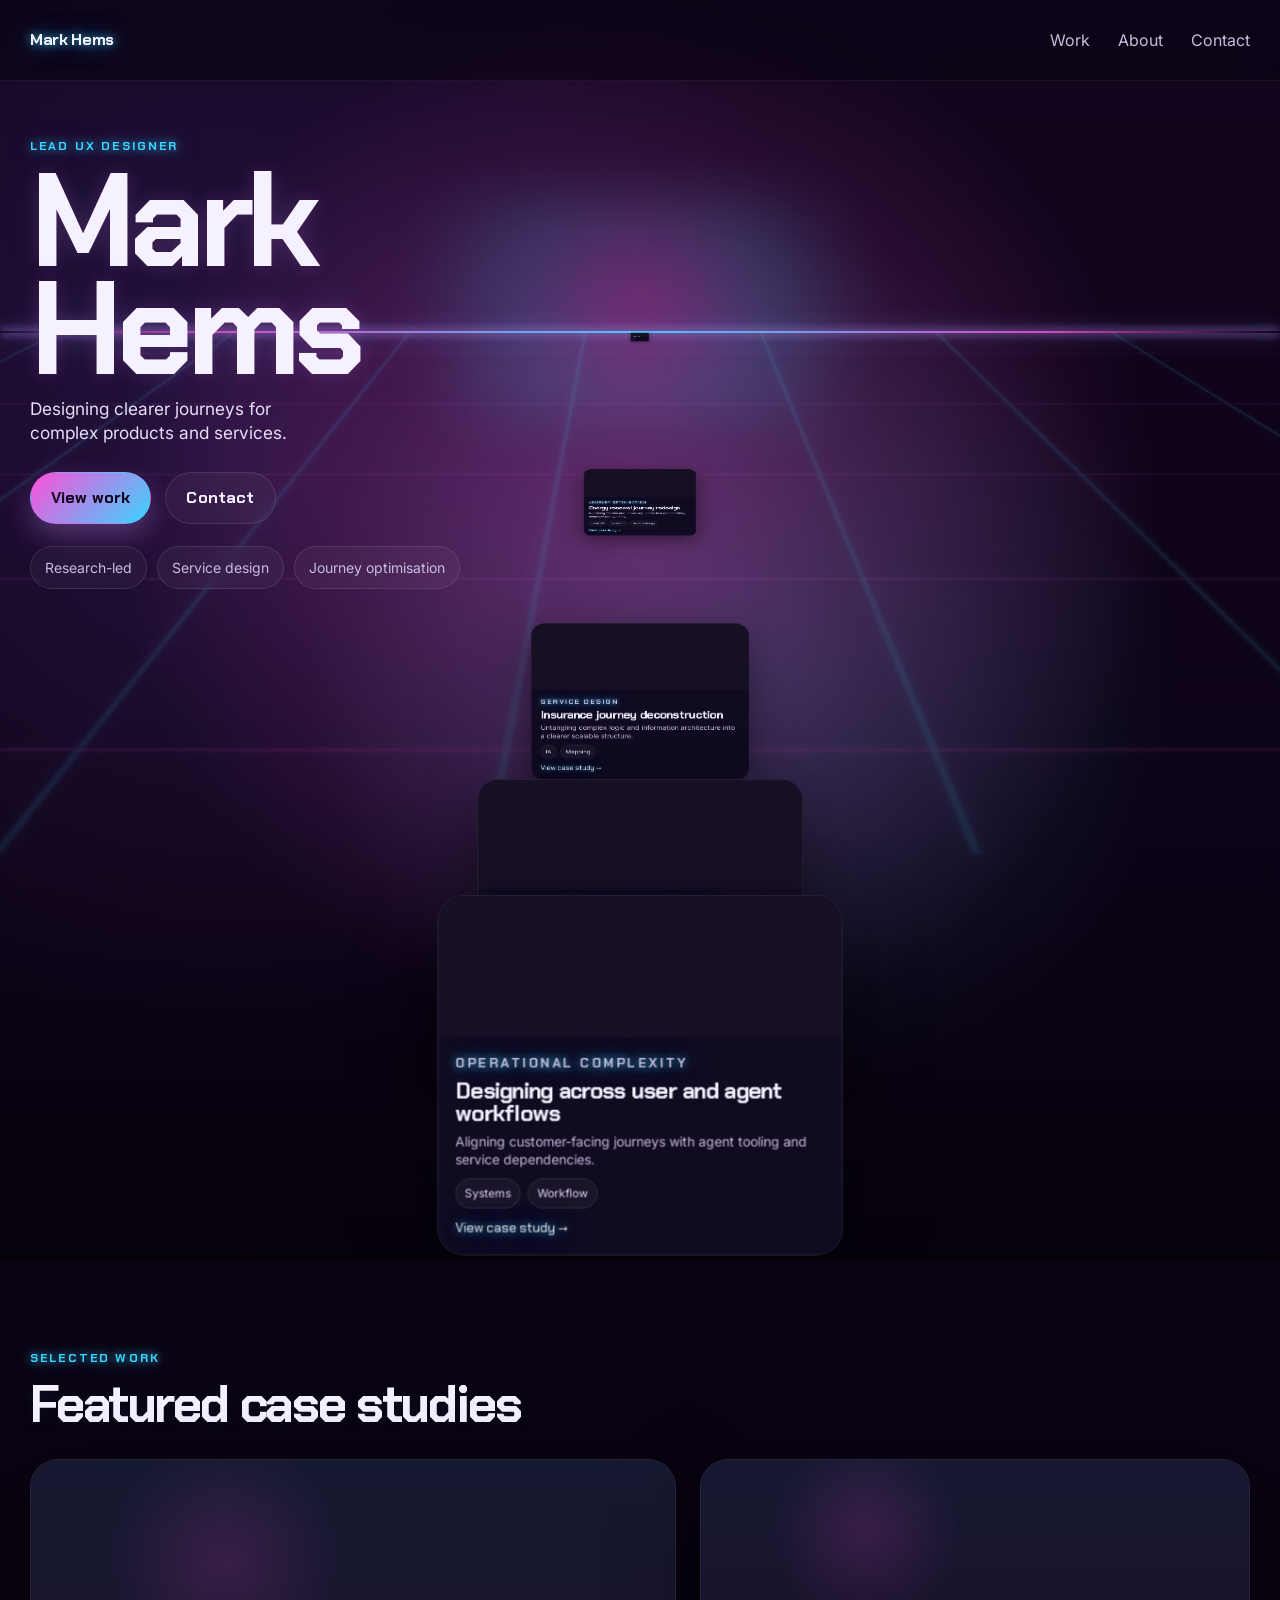
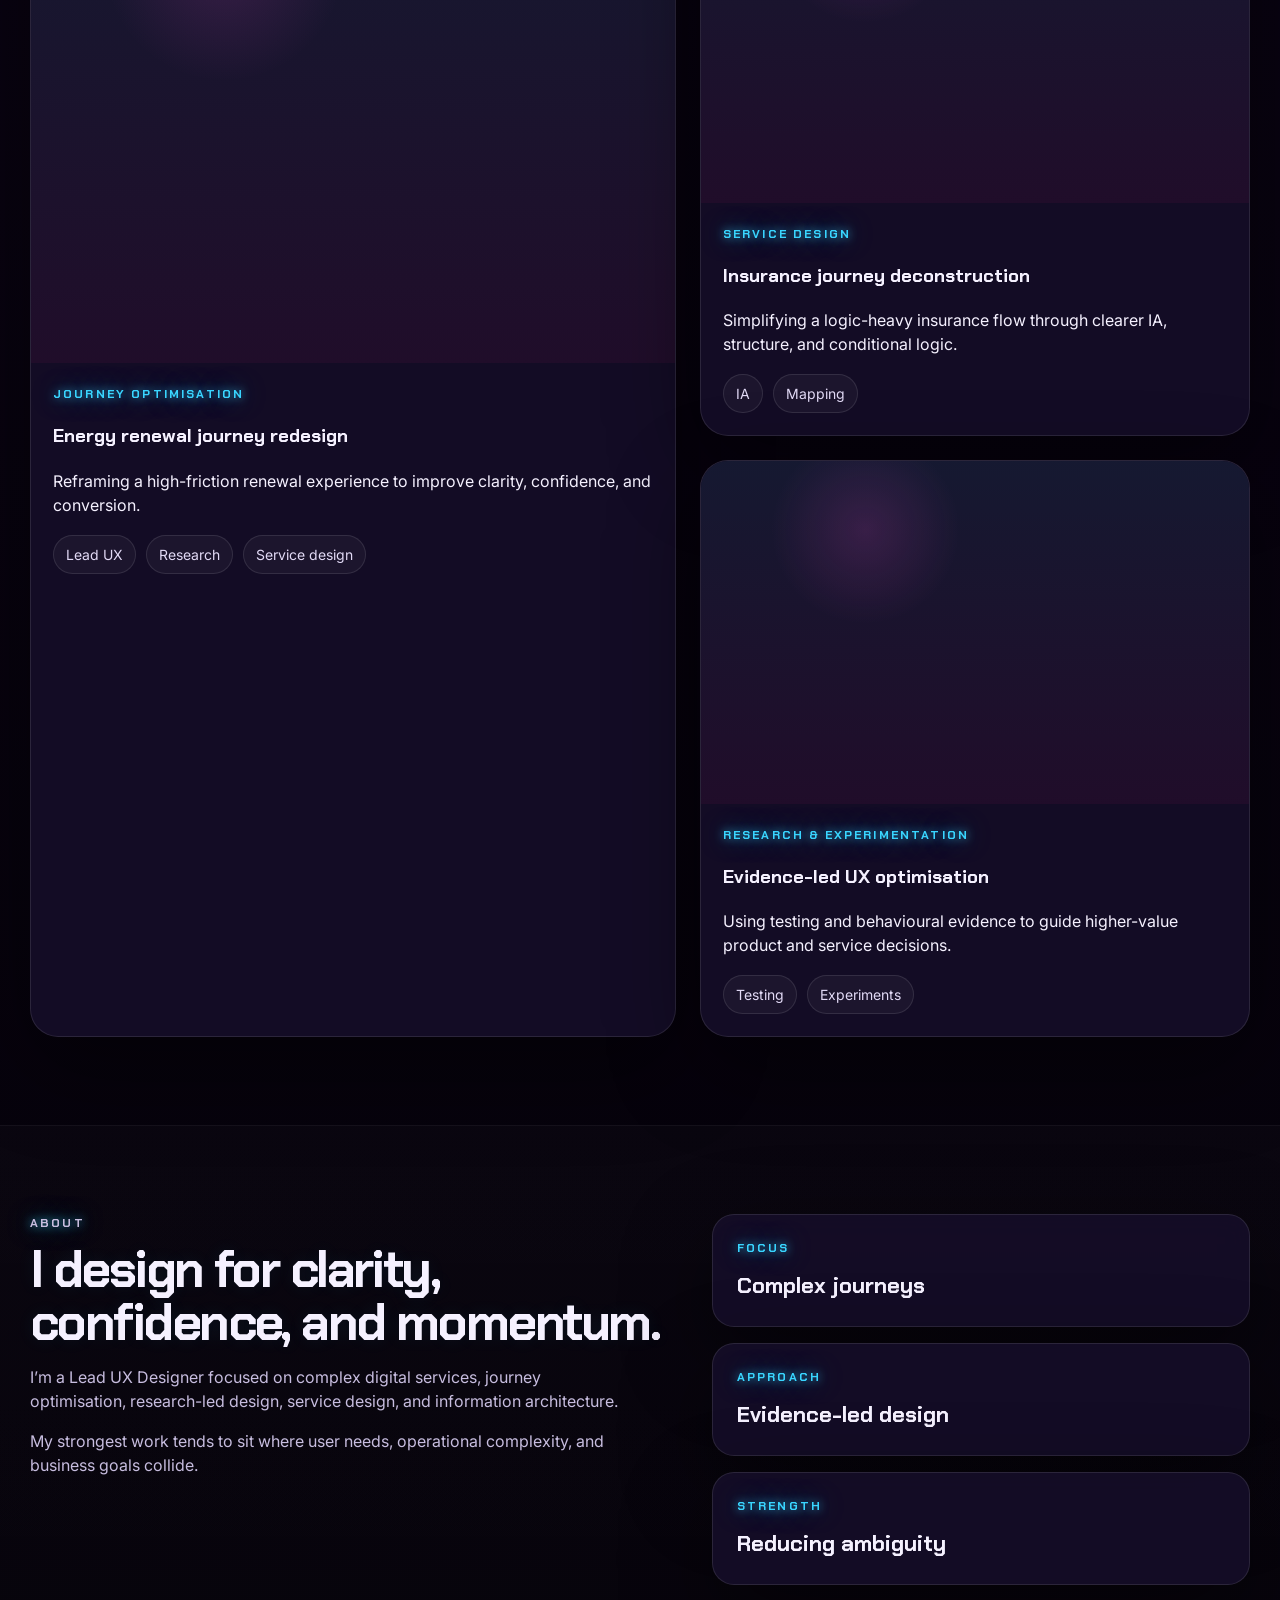
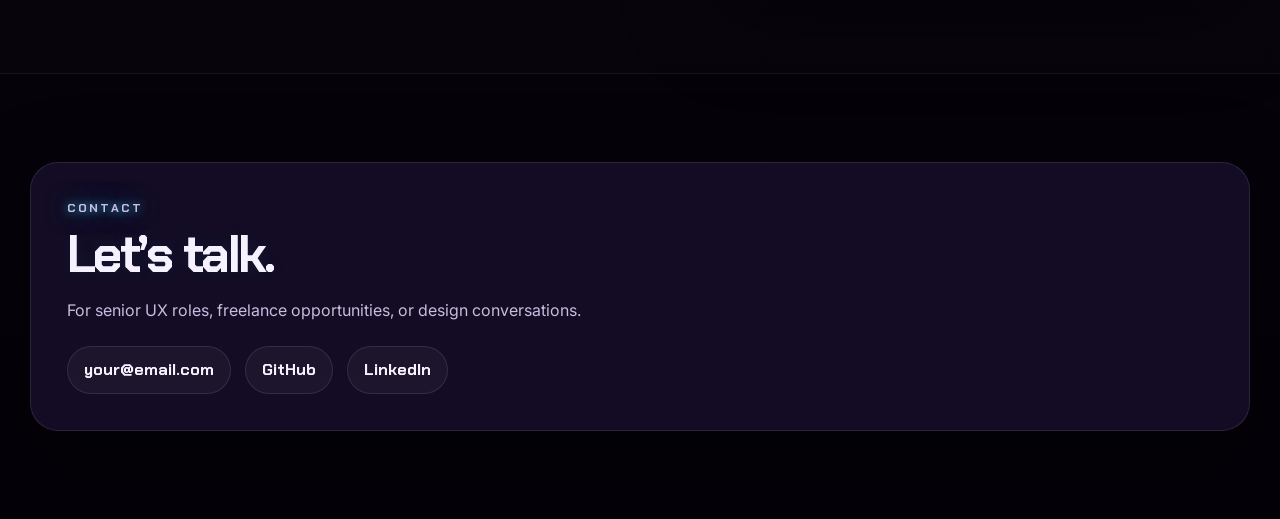
==== commit 45c1dc29: "Update index.html" ====
--- a/index.html
+++ b/index.html
@@ -14,15 +14,15 @@
       --pink: #ff4fd8;
       --cyan: #39d5ff;
       --panel: rgba(18, 12, 34, 0.96);
-      --panel-strong: rgba(22, 14, 40, 0.90);
+      --panel-strong: rgba(22, 14, 40, 0.9);
       --shadow: 0 30px 90px rgba(0, 0, 0, 0.45);
       --radius-xl: 28px;
       --radius-lg: 22px;
       --max-width: 1220px;
       --transition: 260ms cubic-bezier(.2,.8,.2,1);
       --horizon-y: 250px;
-      --travel-distance: 600px;
-      --queue-duration: 14000ms;
+      --travel-distance: 600;
+      --queue-duration: 14000;
     }
 
     * { box-sizing: border-box; }
@@ -109,7 +109,7 @@
       position: relative;
       padding: 56px 0 72px;
       overflow: hidden;
-      min-height: 1200px;
+      min-height: 1180px;
     }
 
     .hero-grid {
@@ -154,7 +154,7 @@
     .hero-copy {
       position: relative;
       z-index: 21;
-      padding-top: 8px;
+      padding-top: 0;
     }
 
     .hero-tagline {
@@ -216,6 +216,10 @@
       color: var(--muted);
       font-size: 14px;
       backdrop-filter: blur(10px);
+    }
+
+    .hero-right {
+      min-height: 900px;
     }
 
     .hero-stage {
@@ -325,13 +329,13 @@
       z-index: 4;
     }
 
-    /* Queue starts at top of page */
+    /* Queue origin locked to the horizon */
     .hero-card-track {
       position: absolute;
       left: 50%;
-      top: 0;
+      top: var(--horizon-y);
       width: min(900px, 92vw);
-      height: 900px;
+      height: 760px;
       transform: translateX(-50%);
       pointer-events: none;
       z-index: 5;
@@ -342,7 +346,7 @@
       left: 50%;
       top: 0;
       width: min(430px, 90%);
-      transform-origin: center bottom;
+      transform-origin: center top;
       border-radius: var(--radius-xl);
       overflow: hidden;
       border: 1px solid rgba(255,255,255,0.10);
@@ -352,6 +356,7 @@
       pointer-events: auto;
       cursor: pointer;
       transition: border-color var(--transition), box-shadow var(--transition);
+      will-change: transform, opacity;
     }
 
     .travel-card:hover {
@@ -451,12 +456,6 @@
       background: var(--panel-strong);
       box-shadow: var(--shadow);
       backdrop-filter: blur(12px);
-      transition: transform var(--transition), border-color var(--transition), box-shadow var(--transition);
-    }
-
-    .project-card:hover {
-      transform: translateY(-5px) scale(1.01);
-      border-color: rgba(57,213,255,0.30);
     }
 
     .project-image {
@@ -822,7 +821,7 @@
   <script>
     (() => {
       const cards = Array.from(document.querySelectorAll('#heroCardTrack .travel-card'));
-      const duration = 15000;
+      const duration = 14000;
       const travel = 600;
       const count = cards.length;
 
@@ -834,17 +833,15 @@
         const time = now % duration;
 
         cards.forEach((card, index) => {
-          const offset = (index / count) * duration;
+          const offset = (index / count) * duration * 0.9;
           const p = ((time + offset) % duration) / duration;
           const e = ease(p);
 
           const y = e * travel;
-          const scale = 0.10 + e * 0.92;
+          const scale = 0.04 + e * 0.96;
           const rotX = 58 - e * 58;
           const opacity = p > 0.94 ? Math.max(0, 1 - ((p - 0.94) / 0.06)) : 1;
-
-          const frontness = e;
-          const z = Math.floor(frontness * 1000);
+          const z = Math.floor(e * 1000);
 
           card.style.transform = `translate(-50%, ${y}px) rotateX(${rotX}deg) scale(${scale})`;
           card.style.opacity = opacity.toFixed(3);
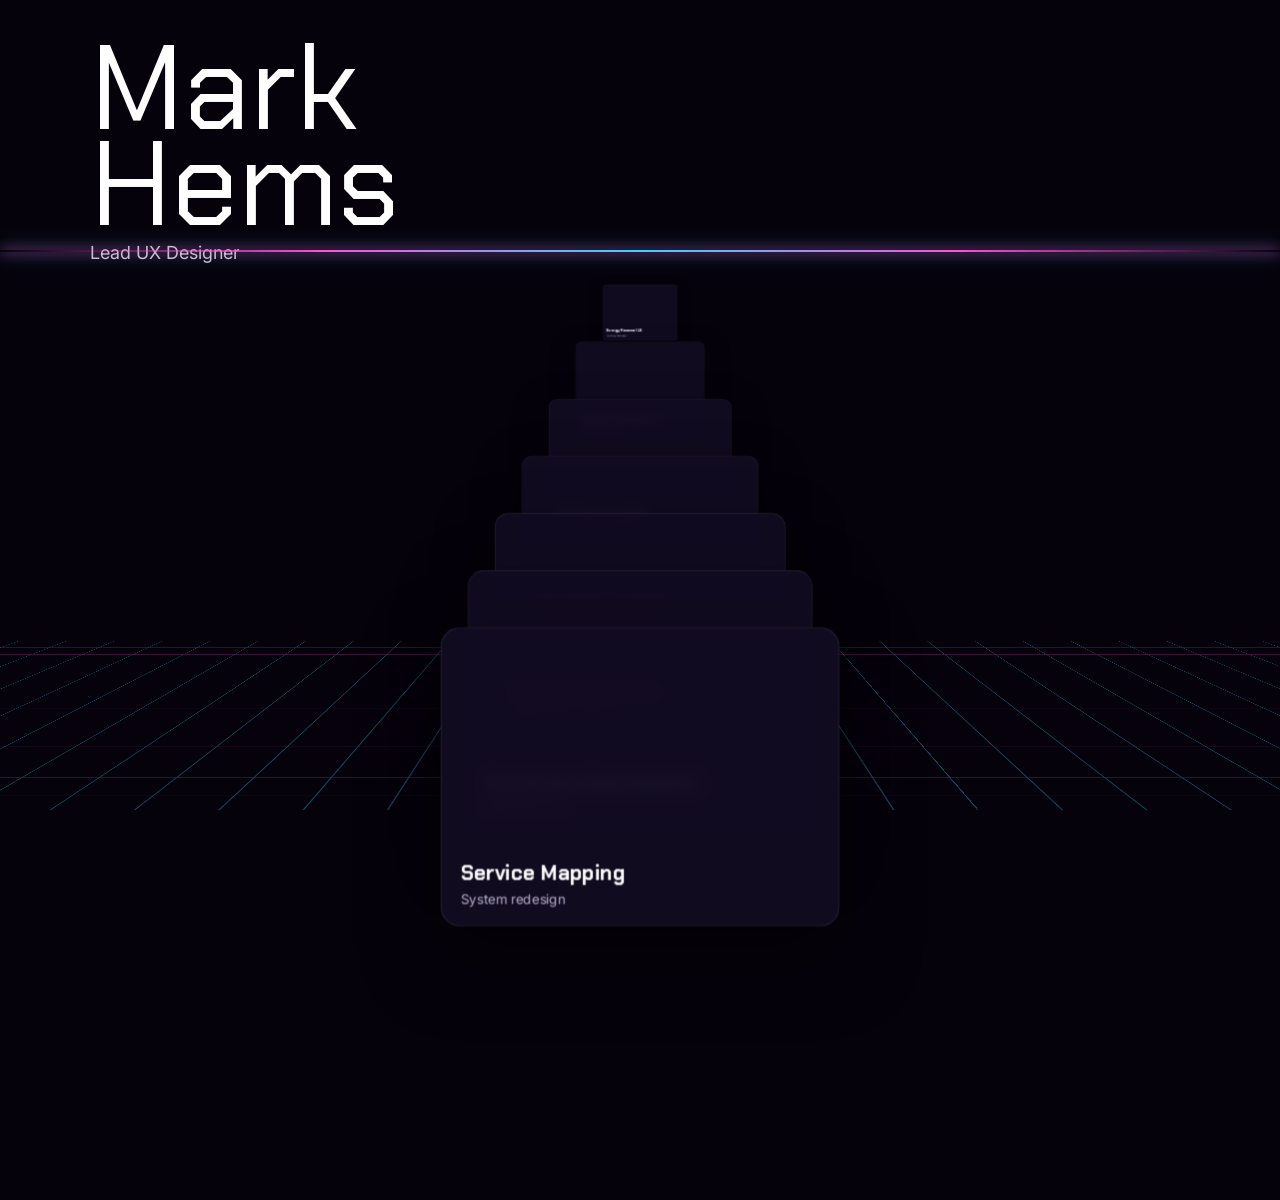
==== commit 9695ea48: "Update index.html" ====
--- a/index.html
+++ b/index.html
@@ -1,858 +1,273 @@
 <!DOCTYPE html>
 <html lang="en">
 <head>
-  <meta charset="UTF-8" />
-  <meta name="viewport" content="width=device-width, initial-scale=1.0" />
-  <title>Mark Hems — Lead UX Designer</title>
-  <link rel="preconnect" href="https://fonts.googleapis.com" />
-  <link rel="preconnect" href="https://fonts.gstatic.com" crossorigin />
-  <link href="https://fonts.googleapis.com/css2?family=Chakra+Petch:wght@400;500;600;700&family=Inter:wght@400;500;600;700;800&display=swap" rel="stylesheet" />
-  <style>
-    :root {
-      --text: #f5f1ff;
-      --muted: #c7bddf;
-      --pink: #ff4fd8;
-      --cyan: #39d5ff;
-      --panel: rgba(18, 12, 34, 0.96);
-      --panel-strong: rgba(22, 14, 40, 0.9);
-      --shadow: 0 30px 90px rgba(0, 0, 0, 0.45);
-      --radius-xl: 28px;
-      --radius-lg: 22px;
-      --max-width: 1220px;
-      --transition: 260ms cubic-bezier(.2,.8,.2,1);
-      --horizon-y: 250px;
-      --travel-distance: 600;
-      --queue-duration: 14000;
-    }
-
-    * { box-sizing: border-box; }
-    html { scroll-behavior: smooth; }
-
-    body {
-      margin: 0;
-      font-family: "Inter", Arial, sans-serif;
-      color: var(--text);
-      background:
-        radial-gradient(circle at 50% 14%, rgba(255, 79, 216, 0.34), transparent 16%),
-        radial-gradient(circle at 58% 18%, rgba(57, 213, 255, 0.20), transparent 14%),
-        radial-gradient(circle at 18% 12%, rgba(155, 92, 255, 0.16), transparent 18%),
-        linear-gradient(180deg, #12051f 0%, #090311 42%, #040208 100%);
-      line-height: 1.5;
-      overflow-x: hidden;
-      -webkit-font-smoothing: antialiased;
-    }
-
-    a {
-      color: inherit;
-      text-decoration: none;
-      cursor: pointer;
-    }
-
-    button,
-    .btn {
-      cursor: pointer;
-    }
-
-    .container {
-      width: min(calc(100% - 32px), var(--max-width));
-      margin: 0 auto;
-      position: relative;
-      z-index: 2;
-    }
-
-    .site-header {
-      position: sticky;
-      top: 0;
-      z-index: 50;
-      backdrop-filter: blur(16px);
-      background: rgba(8, 4, 16, 0.52);
-      border-bottom: 1px solid rgba(255,255,255,0.06);
-    }
-
-    .nav {
-      min-height: 80px;
-      display: flex;
-      align-items: center;
-      justify-content: space-between;
-      gap: 20px;
-    }
-
-    .brand {
-      font-family: "Chakra Petch", sans-serif;
-      font-weight: 700;
-      letter-spacing: -0.02em;
-      text-shadow:
-        0 0 10px rgba(57,213,255,0.8),
-        0 0 24px rgba(57,213,255,0.55);
-    }
-
-    .nav-links {
-      display: flex;
-      gap: 28px;
-      flex-wrap: wrap;
-    }
-
-    .nav-links a {
-      color: var(--muted);
-      transition: color var(--transition), text-shadow var(--transition), transform var(--transition);
-    }
-
-    .nav-links a:hover {
-      color: #fff;
-      text-shadow:
-        0 0 12px rgba(255,79,216,0.7),
-        0 0 22px rgba(57,213,255,0.65);
-      transform: translateY(-1px);
-    }
-
-    .hero {
-      position: relative;
-      padding: 56px 0 72px;
-      overflow: hidden;
-      min-height: 1180px;
-    }
-
-    .hero-grid {
-      position: relative;
-      z-index: 20;
-      display: grid;
-      grid-template-columns: minmax(0, 520px) 1fr;
-      gap: 48px;
-      align-items: start;
-    }
-
-    .eyebrow,
-    .section-label,
-    .project-type,
-    .stat-label {
-      margin: 0 0 12px;
-      text-transform: uppercase;
-      letter-spacing: 0.18em;
-      font-size: 12px;
-      font-weight: 700;
-      color: var(--cyan);
-      text-shadow:
-        0 0 10px rgba(57,213,255,0.8),
-        0 0 24px rgba(57,213,255,0.55);
-      font-family: "Chakra Petch", sans-serif;
-    }
-
-    h1, h2, h3 {
-      font-family: "Chakra Petch", sans-serif;
-    }
-
-    h1 {
-      margin: 0;
-      font-size: clamp(64px, 11vw, 132px);
-      line-height: 0.82;
-      letter-spacing: -0.05em;
-      text-shadow:
-        0 0 18px rgba(255, 79, 216, 0.16),
-        0 0 36px rgba(57, 213, 255, 0.10);
-    }
-
-    .hero-copy {
-      position: relative;
-      z-index: 21;
-      padding-top: 0;
-    }
-
-    .hero-tagline {
-      margin: 14px 0 0;
-      max-width: 24ch;
-      font-size: clamp(16px, 1.35vw, 20px);
-      line-height: 1.35;
-      color: #e6def8;
-    }
-
-    .hero-actions {
-      display: flex;
-      gap: 14px;
-      margin-top: 28px;
-      flex-wrap: wrap;
-    }
-
-    .btn {
-      display: inline-flex;
-      align-items: center;
-      justify-content: center;
-      min-height: 52px;
-      padding: 0 20px;
-      border-radius: 999px;
-      font-weight: 700;
-      border: 1px solid rgba(255,255,255,0.10);
-      transition: transform var(--transition), box-shadow var(--transition), border-color var(--transition), background var(--transition);
-      backdrop-filter: blur(10px);
-      font-family: "Chakra Petch", sans-serif;
-      letter-spacing: 0.01em;
-    }
-
-    .btn:hover { transform: translateY(-2px) scale(1.02); }
-
-    .btn-primary {
-      background: linear-gradient(135deg, var(--pink), var(--cyan));
-      color: #14051e;
-      box-shadow: 0 12px 30px rgba(255,79,216,0.24), 0 10px 24px rgba(57,213,255,0.14);
-      border-color: transparent;
-    }
-
-    .btn-secondary {
-      background: rgba(255,255,255,0.04);
-      color: var(--text);
-    }
-
-    .hero-meta {
-      display: flex;
-      gap: 10px;
-      flex-wrap: wrap;
-      margin-top: 22px;
-    }
-
-    .hero-meta span {
-      padding: 10px 14px;
-      border-radius: 999px;
-      border: 1px solid rgba(255,255,255,0.10);
-      background: rgba(255,255,255,0.04);
-      color: var(--muted);
-      font-size: 14px;
-      backdrop-filter: blur(10px);
-    }
-
-    .hero-right {
-      min-height: 900px;
-    }
-
-    .hero-stage {
-      position: absolute;
-      inset: 0;
-      z-index: 1;
-      pointer-events: none;
-      overflow: hidden;
-    }
-
-    .hero-glow {
-      position: absolute;
-      left: 50%;
-      top: 10%;
-      transform: translateX(-50%);
-      width: 620px;
-      height: 220px;
-      background:
-        radial-gradient(circle, rgba(255,79,216,0.28) 0%, rgba(57,213,255,0.18) 38%, rgba(0,0,0,0) 72%);
-      filter: blur(28px);
-      opacity: 0.95;
-      z-index: 1;
-    }
-
-    .hero-horizon {
-      position: absolute;
-      left: 0;
-      right: 0;
-      top: var(--horizon-y);
-      height: 2px;
-      background: linear-gradient(
-        90deg,
-        rgba(255,79,216,0) 0%,
-        rgba(255,79,216,0.85) 18%,
-        rgba(57,213,255,0.95) 50%,
-        rgba(255,79,216,0.85) 82%,
-        rgba(255,79,216,0) 100%
-      );
-      box-shadow:
-        0 0 10px rgba(255,79,216,0.8),
-        0 0 24px rgba(255,79,216,0.55),
-        0 0 10px rgba(57,213,255,0.8),
-        0 0 24px rgba(57,213,255,0.55);
-      z-index: 3;
-    }
-
-    .perspective-grid-wrap {
-      position: absolute;
-      left: 50%;
-      top: calc(var(--horizon-y) + 2px);
-      width: 190vw;
-      max-width: 2400px;
-      height: 980px;
-      transform: translateX(-50%) perspective(1500px) rotateX(79deg);
-      transform-origin: center top;
-      z-index: 2;
-      opacity: 0.24;
-      filter: blur(1px);
-    }
-
-    .grid-vertical,
-    .grid-horizontal {
-      position: absolute;
-      inset: 0;
-      will-change: background-position;
-    }
-
-    .grid-vertical {
-      background:
-        repeating-linear-gradient(
-          to right,
-          transparent 0px 88px,
-          rgba(57,213,255,0.72) 88px 90px,
-          transparent 90px 176px
-        );
-      filter: drop-shadow(0 0 3px rgba(57,213,255,0.42));
-    }
-
-    .grid-horizontal {
-      background:
-        repeating-linear-gradient(
-          to bottom,
-          transparent 0px 98px,
-          rgba(255,79,216,0.50) 98px 100px,
-          transparent 100px 200px
-        );
-      filter: drop-shadow(0 0 3px rgba(255,79,216,0.24));
-      animation: gridFlow 3s linear infinite;
-    }
-
-    @keyframes gridFlow {
-      from { background-position: 0 0; }
-      to { background-position: 0 100px; }
-    }
-
-    .grid-fade {
-      position: absolute;
-      inset: 0;
-      background:
-        linear-gradient(
-          to bottom,
-          rgba(9,3,17,0.00) 0%,
-          rgba(9,3,17,0.00) 18%,
-          rgba(9,3,17,0.10) 72%,
-          rgba(4,2,8,0.62) 100%
-        );
-      z-index: 4;
-    }
-
-    /* Queue origin locked to the horizon */
-    .hero-card-track {
-      position: absolute;
-      left: 50%;
-      top: var(--horizon-y);
-      width: min(900px, 92vw);
-      height: 760px;
-      transform: translateX(-50%);
-      pointer-events: none;
-      z-index: 5;
-    }
-
-    .travel-card {
-      position: absolute;
-      left: 50%;
-      top: 0;
-      width: min(430px, 90%);
-      transform-origin: center top;
-      border-radius: var(--radius-xl);
-      overflow: hidden;
-      border: 1px solid rgba(255,255,255,0.10);
-      background: var(--panel);
-      box-shadow: var(--shadow);
-      backdrop-filter: blur(12px);
-      pointer-events: auto;
-      cursor: pointer;
-      transition: border-color var(--transition), box-shadow var(--transition);
-      will-change: transform, opacity;
-    }
-
-    .travel-card:hover {
-      border-color: rgba(57,213,255,0.34);
-      box-shadow:
-        0 24px 70px rgba(0,0,0,0.42),
-        0 0 18px rgba(57,213,255,0.28),
-        0 0 28px rgba(255,79,216,0.14);
-    }
-
-    .travel-card-media {
-      height: 150px;
-      background: #171024;
-    }
-
-    .travel-card-body {
-      padding: 18px;
-      display: grid;
-      gap: 8px;
-      background: rgba(18, 12, 34, 0.98);
-    }
-
-    .travel-card-body h3 {
-      margin: 0;
-      font-size: 24px;
-      line-height: 1.02;
-      letter-spacing: -0.03em;
-    }
-
-    .travel-card-body p {
-      margin: 0;
-      color: var(--muted);
-      font-size: 14px;
-      line-height: 1.35;
-    }
-
-    .travel-card-meta {
-      display: flex;
-      flex-wrap: wrap;
-      gap: 8px;
-      margin-top: 2px;
-    }
-
-    .travel-pill {
-      padding: 6px 9px;
-      border-radius: 999px;
-      border: 1px solid rgba(255,255,255,0.10);
-      background: rgba(255,255,255,0.04);
-      color: #e2daf6;
-      font-size: 12px;
-    }
-
-    .travel-cta {
-      margin-top: 2px;
-      color: #fff;
-      font-family: "Chakra Petch", sans-serif;
-      text-shadow:
-        0 0 10px rgba(57,213,255,0.8),
-        0 0 24px rgba(57,213,255,0.55);
-      font-size: 14px;
-    }
-
-    .section {
-      position: relative;
-      padding: 88px 0;
-      z-index: 2;
-    }
-
-    .section-soft {
-      background: linear-gradient(180deg, rgba(255,255,255,0.02), rgba(255,255,255,0.01));
-      border-top: 1px solid rgba(255,255,255,0.05);
-      border-bottom: 1px solid rgba(255,255,255,0.05);
-    }
-
-    h2 {
-      margin: 0;
-      font-size: clamp(36px, 4vw, 56px);
-      line-height: 1.02;
-      letter-spacing: -0.05em;
-      text-shadow: 0 0 18px rgba(57,213,255,0.08);
-    }
-
-    .section-head { margin-bottom: 28px; }
-
-    .project-grid {
-      display: grid;
-      grid-template-columns: 1.08fr 0.92fr;
-      gap: 24px;
-    }
-
-    .project-stack { display: grid; gap: 24px; }
-
-    .project-card {
-      border: 1px solid rgba(255,255,255,0.10);
-      border-radius: var(--radius-xl);
-      overflow: hidden;
-      background: var(--panel-strong);
-      box-shadow: var(--shadow);
-      backdrop-filter: blur(12px);
-    }
-
-    .project-image {
-      aspect-ratio: 16 / 10;
-      background:
-        radial-gradient(circle at 30% 20%, rgba(255,79,216,0.14), transparent 20%),
-        linear-gradient(180deg, rgba(57,213,255,0.08), rgba(255,79,216,0.06)),
-        #12091f;
-    }
-
-    .project-image-large { aspect-ratio: 16 / 12.5; }
-    .project-content { padding: 22px; }
-
-    .chip-row {
-      display: flex;
-      flex-wrap: wrap;
-      gap: 10px;
-      margin-top: 18px;
-    }
-
-    .chip {
-      padding: 8px 12px;
-      border-radius: 999px;
-      border: 1px solid rgba(255,255,255,0.10);
-      background: rgba(255,255,255,0.04);
-      color: #e2daf6;
-      font-size: 14px;
-    }
-
-    .about-grid {
-      display: grid;
-      grid-template-columns: 1.1fr 0.9fr;
-      gap: 24px;
-      align-items: start;
-    }
-
-    .about-copy p,
-    .contact-card p {
-      color: var(--muted);
-      max-width: 60ch;
-    }
-
-    .stat-stack { display: grid; gap: 16px; }
-
-    .stat-card {
-      padding: 24px;
-      border-radius: var(--radius-lg);
-      border: 1px solid rgba(255,255,255,0.10);
-      background: var(--panel-strong);
-      box-shadow: var(--shadow);
-      backdrop-filter: blur(12px);
-    }
-
-    .stat-card strong {
-      display: block;
-      font-size: 22px;
-      margin-top: 8px;
-      font-family: "Chakra Petch", sans-serif;
-    }
-
-    .contact-card {
-      padding: 36px;
-      border-radius: var(--radius-xl);
-      border: 1px solid rgba(255,255,255,0.10);
-      background: var(--panel-strong);
-      box-shadow: var(--shadow);
-      backdrop-filter: blur(12px);
-    }
-
-    .contact-links {
-      display: flex;
-      flex-wrap: wrap;
-      gap: 14px;
-      margin-top: 24px;
-    }
-
-    .contact-links a {
-      display: inline-flex;
-      align-items: center;
-      min-height: 48px;
-      padding: 0 16px;
-      border-radius: 999px;
-      border: 1px solid rgba(255,255,255,0.10);
-      background: rgba(255,255,255,0.04);
-      font-weight: 700;
-      font-family: "Chakra Petch", sans-serif;
-    }
-
-    @media (max-width: 1040px) {
-      .hero-grid,
-      .project-grid,
-      .about-grid {
-        grid-template-columns: 1fr;
-      }
-
-      .hero {
-        min-height: 1350px;
-      }
-
-      .hero-card-track {
-        width: min(760px, 94vw);
-      }
-    }
-
-    @media (max-width: 720px) {
-      .nav {
-        flex-direction: column;
-        padding: 16px 0;
-      }
-
-      .nav-links { justify-content: center; }
-
-      .hero {
-        min-height: 1250px;
-      }
-
-      .hero-actions {
-        flex-direction: column;
-        align-items: stretch;
-      }
-
-      .hero-grid { gap: 28px; }
-
-      .hero-card-track {
-        width: 94vw;
-      }
-
-      .travel-card {
-        width: min(390px, 88vw);
-      }
-
-      .travel-card-media {
-        height: 130px;
-      }
-
-      .travel-card-body h3 {
-        font-size: 22px;
-      }
-    }
-  </style>
+<meta charset="UTF-8">
+<meta name="viewport" content="width=device-width, initial-scale=1.0">
+<title>Mark Hems — Lead UX Designer</title>
+
+<link rel="preconnect" href="https://fonts.googleapis.com">
+<link rel="preconnect" href="https://fonts.gstatic.com" crossorigin>
+
+<link href="https://fonts.googleapis.com/css2?family=Chakra+Petch:wght@400;600;700&family=Inter:wght@400;500;600&display=swap" rel="stylesheet">
+
+<style>
+
+:root{
+--horizon:250px;
+--travel:400;
+--duration:22000;
+}
+
+*{box-sizing:border-box}
+
+body{
+margin:0;
+font-family:Inter;
+background:#06020c;
+color:white;
+overflow-x:hidden;
+}
+
+.hero{
+height:1200px;
+position:relative;
+overflow:hidden;
+}
+
+/* horizon */
+
+.horizon{
+position:absolute;
+top:var(--horizon);
+left:0;
+right:0;
+height:2px;
+
+background:linear-gradient(
+90deg,
+transparent,
+#ff4fd8,
+#39d5ff,
+#ff4fd8,
+transparent
+);
+
+box-shadow:
+0 0 12px #ff4fd8,
+0 0 20px #39d5ff;
+}
+
+/* grid */
+
+.grid{
+position:absolute;
+top:calc(var(--horizon) + 2px);
+left:50%;
+transform:translateX(-50%) perspective(1600px) rotateX(80deg);
+width:200vw;
+height:900px;
+opacity:.35;
+}
+
+.grid-lines-v{
+position:absolute;
+inset:0;
+
+background:
+repeating-linear-gradient(
+to right,
+transparent 0 60px,
+#39d5ff 60px 61px
+);
+}
+
+.grid-lines-h{
+position:absolute;
+inset:0;
+
+background:
+repeating-linear-gradient(
+to bottom,
+transparent 0 60px,
+#ff4fd8 60px 61px
+);
+
+animation:gridMove 22s linear infinite;
+}
+
+@keyframes gridMove{
+
+from{background-position:0 0}
+to{background-position:0 60px}
+
+}
+
+/* queue */
+
+.queue{
+position:absolute;
+top:var(--horizon);
+left:50%;
+transform:translateX(-50%);
+width:420px;
+height:420px;
+pointer-events:none;
+}
+
+.card{
+
+position:absolute;
+left:50%;
+top:0;
+
+width:420px;
+aspect-ratio:4/3;
+
+transform-origin:center top;
+
+border-radius:20px;
+
+background:rgba(18,12,34,.95);
+
+border:1px solid rgba(255,255,255,.1);
+
+box-shadow:0 30px 80px rgba(0,0,0,.6);
+
+backdrop-filter:blur(8px);
+
+pointer-events:auto;
+cursor:pointer;
+
+display:flex;
+align-items:flex-end;
+
+}
+
+.card-body{
+padding:20px;
+}
+
+.card h3{
+margin:0;
+font-family:"Chakra Petch";
+font-size:22px;
+}
+
+.card p{
+margin:4px 0 0 0;
+font-size:14px;
+color:#bcb4d4;
+}
+
+/* hero text */
+
+.hero-content{
+position:absolute;
+top:40px;
+left:50%;
+transform:translateX(-50%);
+width:1100px;
+display:flex;
+justify-content:space-between;
+}
+
+.hero-title{
+font-family:"Chakra Petch";
+font-size:120px;
+line-height:.8;
+}
+
+.hero-tag{
+margin-top:10px;
+font-size:18px;
+max-width:320px;
+color:#ccc;
+}
+
+</style>
 </head>
+
 <body>
-  <header class="site-header">
-    <div class="container nav">
-      <div class="brand">Mark Hems</div>
-      <nav class="nav-links">
-        <a href="#work">Work</a>
-        <a href="#about">About</a>
-        <a href="#contact">Contact</a>
-      </nav>
-    </div>
-  </header>
-
-  <main>
-    <section class="hero">
-      <div class="hero-stage" aria-hidden="true">
-        <div class="hero-glow"></div>
-        <div class="hero-horizon"></div>
-        <div class="perspective-grid-wrap">
-          <div class="grid-vertical"></div>
-          <div class="grid-horizontal"></div>
-        </div>
-        <div class="grid-fade"></div>
-
-        <div class="hero-card-track" id="heroCardTrack">
-          <a class="travel-card" href="#work">
-            <div class="travel-card-media"></div>
-            <div class="travel-card-body">
-              <p class="project-type">Journey optimisation</p>
-              <h3>Energy renewal journey redesign</h3>
-              <p>Reducing friction and improving clarity in a commercially sensitive renewal flow.</p>
-              <div class="travel-card-meta">
-                <span class="travel-pill">Lead UX</span>
-                <span class="travel-pill">Research</span>
-                <span class="travel-pill">Service design</span>
-              </div>
-              <div class="travel-cta">View case study →</div>
-            </div>
-          </a>
-
-          <a class="travel-card" href="#work">
-            <div class="travel-card-media"></div>
-            <div class="travel-card-body">
-              <p class="project-type">Service design</p>
-              <h3>Insurance journey deconstruction</h3>
-              <p>Untangling complex logic and information architecture into a clearer scalable structure.</p>
-              <div class="travel-card-meta">
-                <span class="travel-pill">IA</span>
-                <span class="travel-pill">Mapping</span>
-              </div>
-              <div class="travel-cta">View case study →</div>
-            </div>
-          </a>
-
-          <a class="travel-card" href="#work">
-            <div class="travel-card-media"></div>
-            <div class="travel-card-body">
-              <p class="project-type">Research & experimentation</p>
-              <h3>Evidence-led UX optimisation</h3>
-              <p>Using testing and behavioural evidence to drive measurable product improvements.</p>
-              <div class="travel-card-meta">
-                <span class="travel-pill">Testing</span>
-                <span class="travel-pill">Experiments</span>
-              </div>
-              <div class="travel-cta">View case study →</div>
-            </div>
-          </a>
-
-          <a class="travel-card" href="#work">
-            <div class="travel-card-media"></div>
-            <div class="travel-card-body">
-              <p class="project-type">Operational complexity</p>
-              <h3>Designing across user and agent workflows</h3>
-              <p>Aligning customer-facing journeys with agent tooling and service dependencies.</p>
-              <div class="travel-card-meta">
-                <span class="travel-pill">Systems</span>
-                <span class="travel-pill">Workflow</span>
-              </div>
-              <div class="travel-cta">View case study →</div>
-            </div>
-          </a>
-
-          <a class="travel-card" href="#work">
-            <div class="travel-card-media"></div>
-            <div class="travel-card-body">
-              <p class="project-type">Strategy & clarity</p>
-              <h3>Turning complexity into guided decision-making</h3>
-              <p>Designing flows that help users understand, choose, and progress with confidence.</p>
-              <div class="travel-card-meta">
-                <span class="travel-pill">Strategy</span>
-                <span class="travel-pill">UX</span>
-              </div>
-              <div class="travel-cta">View case study →</div>
-            </div>
-          </a>
-        </div>
-      </div>
-
-      <div class="container hero-grid">
-        <div class="hero-copy">
-          <p class="eyebrow">Lead UX Designer</p>
-          <h1>Mark<br>Hems</h1>
-          <p class="hero-tagline">
-            Designing clearer journeys for complex products and services.
-          </p>
-
-          <div class="hero-actions">
-            <a class="btn btn-primary" href="#work">View work</a>
-            <a class="btn btn-secondary" href="#contact">Contact</a>
-          </div>
-
-          <div class="hero-meta">
-            <span>Research-led</span>
-            <span>Service design</span>
-            <span>Journey optimisation</span>
-          </div>
-        </div>
-
-        <div class="hero-right"></div>
-      </div>
-    </section>
-
-    <section id="work" class="section">
-      <div class="container">
-        <div class="section-head">
-          <p class="section-label">Selected work</p>
-          <h2>Featured case studies</h2>
-        </div>
-
-        <div class="project-grid">
-          <article class="project-card">
-            <div class="project-image project-image-large"></div>
-            <div class="project-content">
-              <p class="project-type">Journey optimisation</p>
-              <h3>Energy renewal journey redesign</h3>
-              <p>Reframing a high-friction renewal experience to improve clarity, confidence, and conversion.</p>
-              <div class="chip-row">
-                <span class="chip">Lead UX</span>
-                <span class="chip">Research</span>
-                <span class="chip">Service design</span>
-              </div>
-            </div>
-          </article>
-
-          <div class="project-stack">
-            <article class="project-card">
-              <div class="project-image"></div>
-              <div class="project-content">
-                <p class="project-type">Service design</p>
-                <h3>Insurance journey deconstruction</h3>
-                <p>Simplifying a logic-heavy insurance flow through clearer IA, structure, and conditional logic.</p>
-                <div class="chip-row">
-                  <span class="chip">IA</span>
-                  <span class="chip">Mapping</span>
-                </div>
-              </div>
-            </article>
-
-            <article class="project-card">
-              <div class="project-image"></div>
-              <div class="project-content">
-                <p class="project-type">Research & experimentation</p>
-                <h3>Evidence-led UX optimisation</h3>
-                <p>Using testing and behavioural evidence to guide higher-value product and service decisions.</p>
-                <div class="chip-row">
-                  <span class="chip">Testing</span>
-                  <span class="chip">Experiments</span>
-                </div>
-              </div>
-            </article>
-          </div>
-        </div>
-      </div>
-    </section>
-
-    <section id="about" class="section section-soft">
-      <div class="container about-grid">
-        <div class="about-copy">
-          <p class="section-label">About</p>
-          <h2>I design for clarity, confidence, and momentum.</h2>
-          <p>
-            I’m a Lead UX Designer focused on complex digital services, journey optimisation,
-            research-led design, service design, and information architecture.
-          </p>
-          <p>
-            My strongest work tends to sit where user needs, operational complexity,
-            and business goals collide.
-          </p>
-        </div>
-
-        <div class="stat-stack">
-          <div class="stat-card">
-            <p class="stat-label">Focus</p>
-            <strong>Complex journeys</strong>
-          </div>
-          <div class="stat-card">
-            <p class="stat-label">Approach</p>
-            <strong>Evidence-led design</strong>
-          </div>
-          <div class="stat-card">
-            <p class="stat-label">Strength</p>
-            <strong>Reducing ambiguity</strong>
-          </div>
-        </div>
-      </div>
-    </section>
-
-    <section id="contact" class="section">
-      <div class="container contact-card">
-        <p class="section-label">Contact</p>
-        <h2>Let’s talk.</h2>
-        <p>For senior UX roles, freelance opportunities, or design conversations.</p>
-
-        <div class="contact-links">
-          <a href="mailto:your@email.com">your@email.com</a>
-          <a href="https://github.com/markhems" target="_blank" rel="noopener noreferrer">GitHub</a>
-          <a href="https://www.linkedin.com/" target="_blank" rel="noopener noreferrer">LinkedIn</a>
-        </div>
-      </div>
-    </section>
-  </main>
-
-  <script>
-    (() => {
-      const cards = Array.from(document.querySelectorAll('#heroCardTrack .travel-card'));
-      const duration = 14000;
-      const travel = 600;
-      const count = cards.length;
-
-      function ease(t) {
-        return t * t * (3 - 2 * t);
-      }
-
-      function render(now) {
-        const time = now % duration;
-
-        cards.forEach((card, index) => {
-          const offset = (index / count) * duration * 0.9;
-          const p = ((time + offset) % duration) / duration;
-          const e = ease(p);
-
-          const y = e * travel;
-          const scale = 0.04 + e * 0.96;
-          const rotX = 58 - e * 58;
-          const opacity = p > 0.94 ? Math.max(0, 1 - ((p - 0.94) / 0.06)) : 1;
-          const z = Math.floor(e * 1000);
-
-          card.style.transform = `translate(-50%, ${y}px) rotateX(${rotX}deg) scale(${scale})`;
-          card.style.opacity = opacity.toFixed(3);
-          card.style.zIndex = String(z);
-        });
-
-        requestAnimationFrame(render);
-      }
-
-      requestAnimationFrame(render);
-    })();
-  </script>
+
+<section class="hero">
+
+<div class="hero-content">
+
+<div>
+<div class="hero-title">Mark<br>Hems</div>
+<div class="hero-tag">Lead UX Designer</div>
+</div>
+
+</div>
+
+<div class="horizon"></div>
+
+<div class="grid">
+<div class="grid-lines-v"></div>
+<div class="grid-lines-h"></div>
+</div>
+
+<div class="queue" id="queue">
+
+<div class="card"><div class="card-body"><h3>Energy Renewal UX</h3><p>Journey redesign</p></div></div>
+
+<div class="card"><div class="card-body"><h3>Insurance Architecture</h3><p>Complex IA system</p></div></div>
+
+<div class="card"><div class="card-body"><h3>UX Experimentation</h3><p>Evidence-driven optimisation</p></div></div>
+
+<div class="card"><div class="card-body"><h3>Agent Workflow Design</h3><p>Operational tooling</p></div></div>
+
+<div class="card"><div class="card-body"><h3>Decision Frameworks</h3><p>Guided product flows</p></div></div>
+
+<div class="card"><div class="card-body"><h3>Conversion Optimisation</h3><p>Behavioural UX</p></div></div>
+
+<div class="card"><div class="card-body"><h3>Service Mapping</h3><p>System redesign</p></div></div>
+
+</div>
+
+</section>
+
+<script>
+
+const cards=[...document.querySelectorAll(".card")]
+
+const duration=22000
+const travel=400
+const count=cards.length
+
+function render(time){
+
+const t=time%duration
+
+cards.forEach((card,i)=>{
+
+const offset=(i/count)*duration
+const p=((t+offset)%duration)/duration
+
+const y=p*travel
+
+const scale=0.1 + p*0.9
+
+if(p>0.98){
+card.style.opacity=0
+}else{
+card.style.opacity=1
+}
+
+card.style.transform=
+`translate(-50%,${y}px) scale(${scale})`
+
+card.style.zIndex=Math.floor(scale*100)
+
+})
+
+requestAnimationFrame(render)
+
+}
+
+requestAnimationFrame(render)
+
+</script>
+
 </body>
 </html>
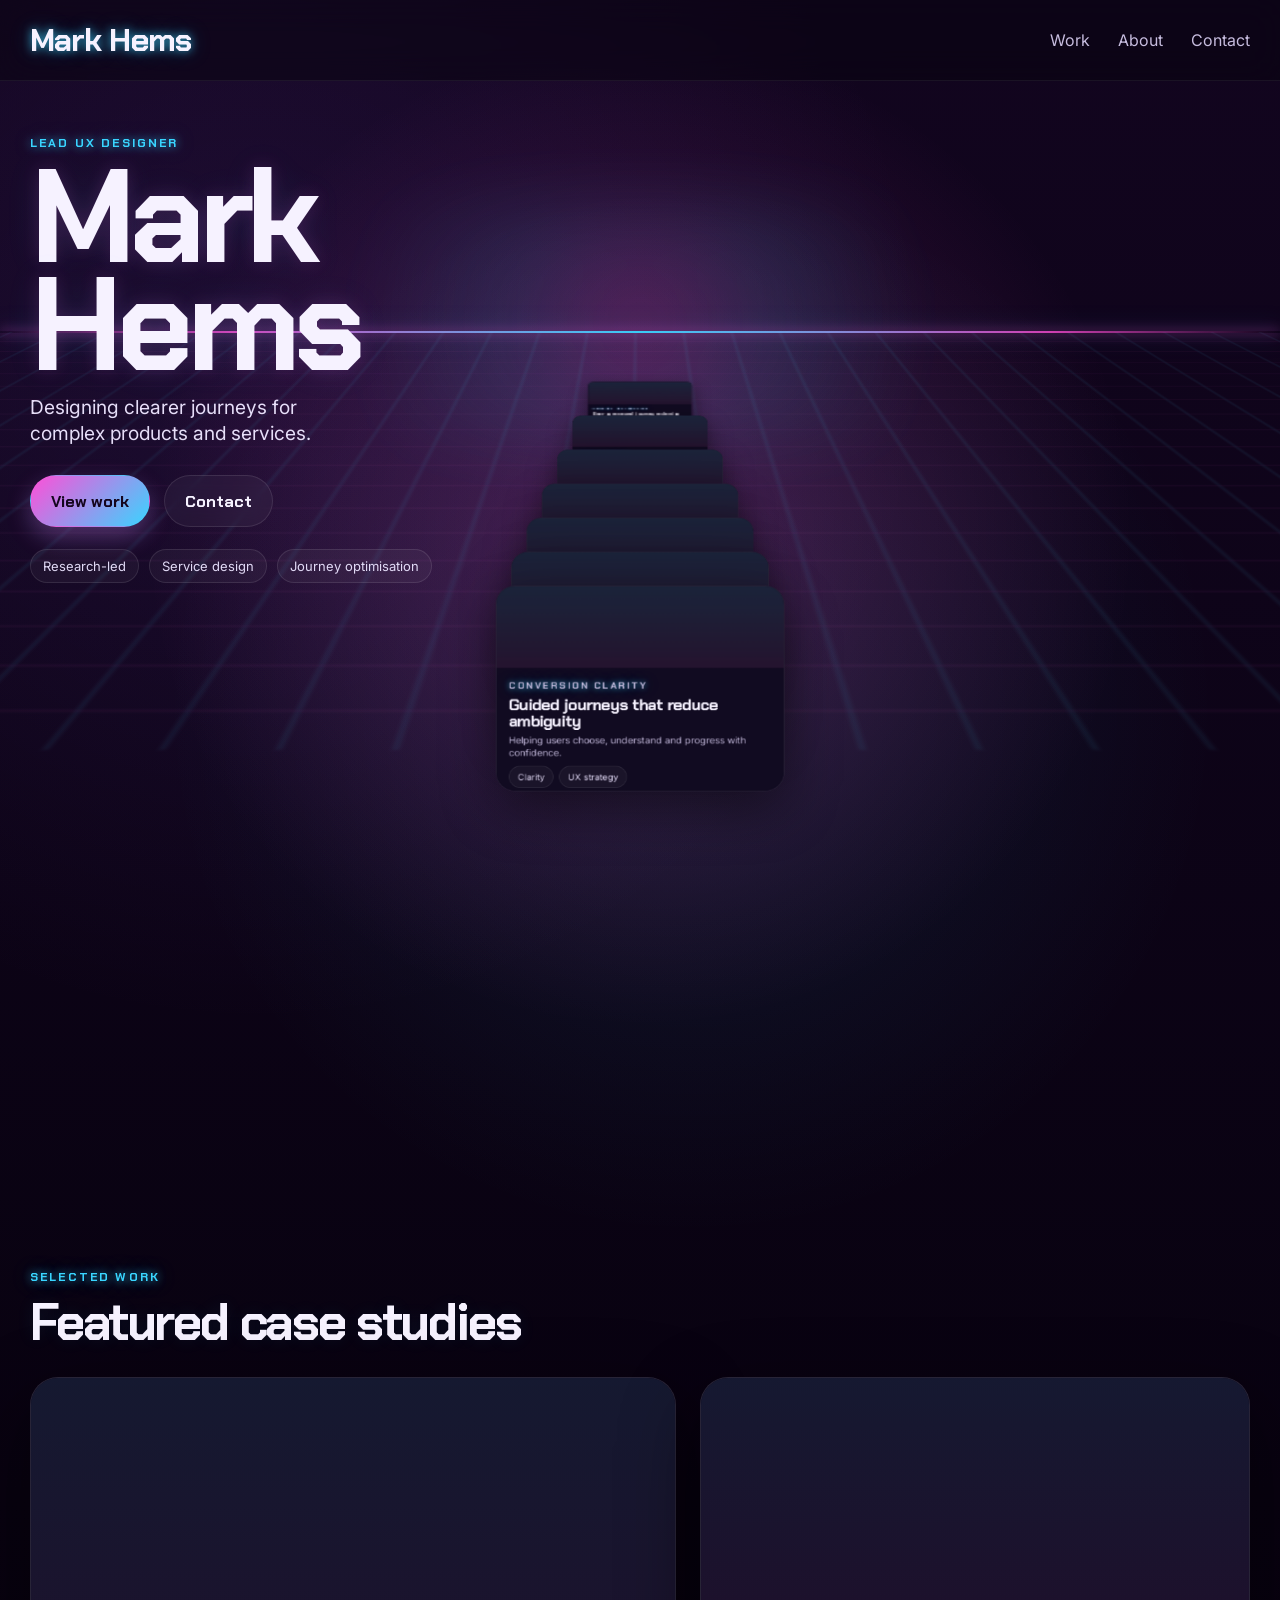
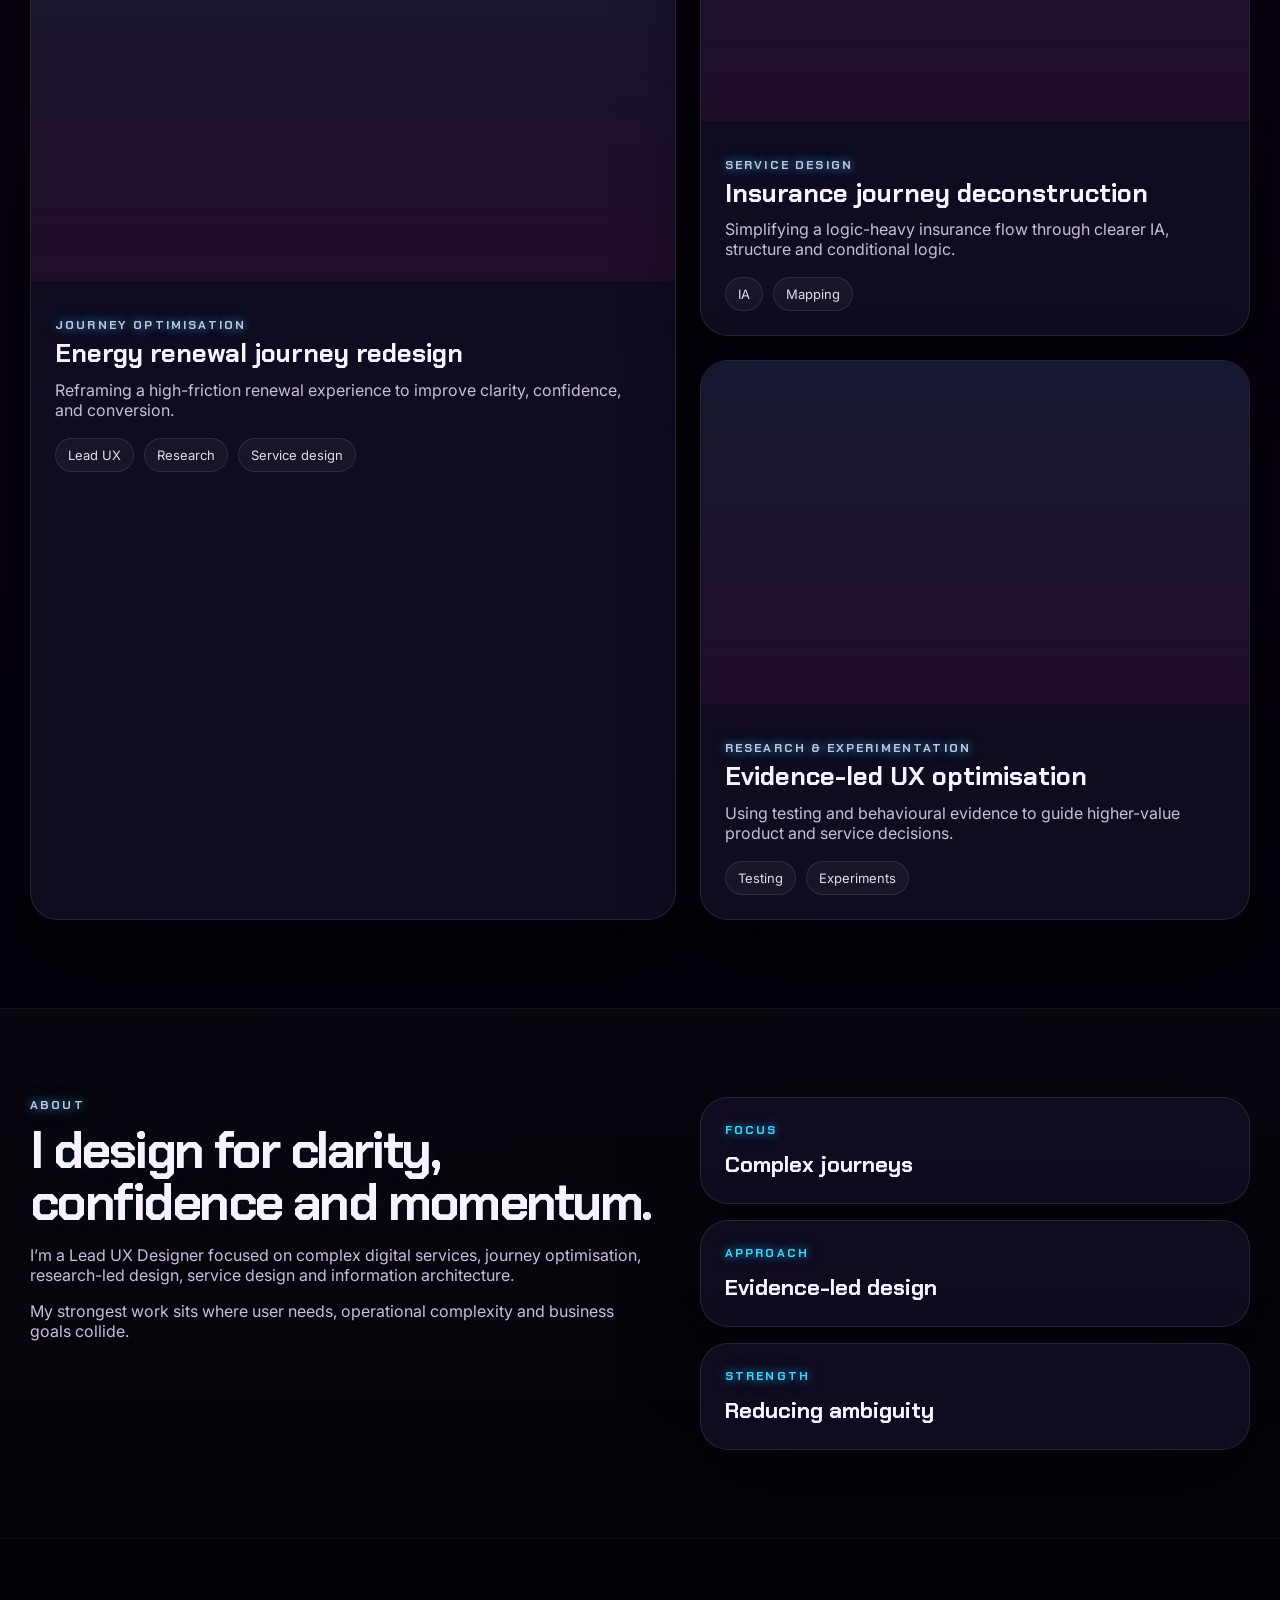
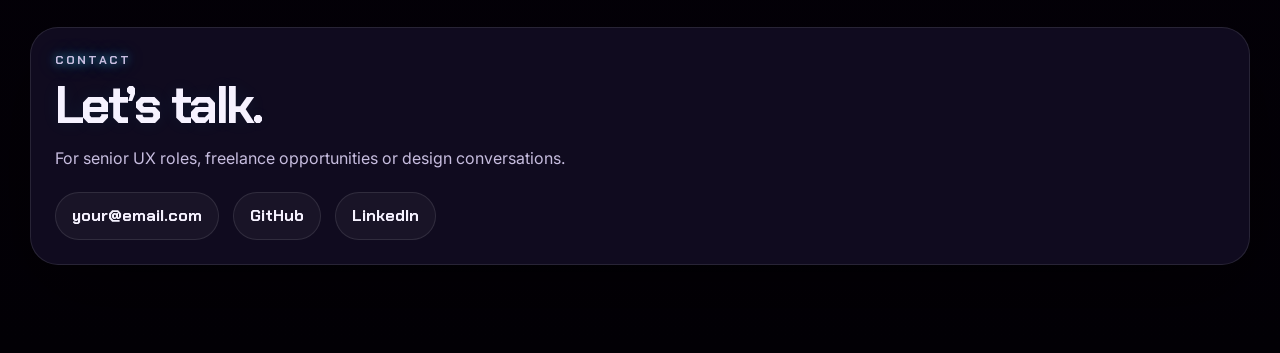
==== commit 06ee17c3: "Update index.html" ====
--- a/index.html
+++ b/index.html
@@ -1,273 +1,860 @@
 <!DOCTYPE html>
 <html lang="en">
 <head>
-<meta charset="UTF-8">
-<meta name="viewport" content="width=device-width, initial-scale=1.0">
-<title>Mark Hems — Lead UX Designer</title>
-
-<link rel="preconnect" href="https://fonts.googleapis.com">
-<link rel="preconnect" href="https://fonts.gstatic.com" crossorigin>
-
-<link href="https://fonts.googleapis.com/css2?family=Chakra+Petch:wght@400;600;700&family=Inter:wght@400;500;600&display=swap" rel="stylesheet">
-
-<style>
-
-:root{
---horizon:250px;
---travel:400;
---duration:22000;
-}
-
-*{box-sizing:border-box}
-
-body{
-margin:0;
-font-family:Inter;
-background:#06020c;
-color:white;
-overflow-x:hidden;
-}
-
-.hero{
-height:1200px;
-position:relative;
-overflow:hidden;
-}
-
-/* horizon */
-
-.horizon{
-position:absolute;
-top:var(--horizon);
-left:0;
-right:0;
-height:2px;
-
-background:linear-gradient(
-90deg,
-transparent,
-#ff4fd8,
-#39d5ff,
-#ff4fd8,
-transparent
-);
-
-box-shadow:
-0 0 12px #ff4fd8,
-0 0 20px #39d5ff;
-}
-
-/* grid */
-
-.grid{
-position:absolute;
-top:calc(var(--horizon) + 2px);
-left:50%;
-transform:translateX(-50%) perspective(1600px) rotateX(80deg);
-width:200vw;
-height:900px;
-opacity:.35;
-}
-
-.grid-lines-v{
-position:absolute;
-inset:0;
-
-background:
-repeating-linear-gradient(
-to right,
-transparent 0 60px,
-#39d5ff 60px 61px
-);
-}
-
-.grid-lines-h{
-position:absolute;
-inset:0;
-
-background:
-repeating-linear-gradient(
-to bottom,
-transparent 0 60px,
-#ff4fd8 60px 61px
-);
-
-animation:gridMove 22s linear infinite;
-}
-
-@keyframes gridMove{
-
-from{background-position:0 0}
-to{background-position:0 60px}
-
-}
-
-/* queue */
-
-.queue{
-position:absolute;
-top:var(--horizon);
-left:50%;
-transform:translateX(-50%);
-width:420px;
-height:420px;
-pointer-events:none;
-}
-
-.card{
-
-position:absolute;
-left:50%;
-top:0;
-
-width:420px;
-aspect-ratio:4/3;
-
-transform-origin:center top;
-
-border-radius:20px;
-
-background:rgba(18,12,34,.95);
-
-border:1px solid rgba(255,255,255,.1);
-
-box-shadow:0 30px 80px rgba(0,0,0,.6);
-
-backdrop-filter:blur(8px);
-
-pointer-events:auto;
-cursor:pointer;
-
-display:flex;
-align-items:flex-end;
-
-}
-
-.card-body{
-padding:20px;
-}
-
-.card h3{
-margin:0;
-font-family:"Chakra Petch";
-font-size:22px;
-}
-
-.card p{
-margin:4px 0 0 0;
-font-size:14px;
-color:#bcb4d4;
-}
-
-/* hero text */
-
-.hero-content{
-position:absolute;
-top:40px;
-left:50%;
-transform:translateX(-50%);
-width:1100px;
-display:flex;
-justify-content:space-between;
-}
-
-.hero-title{
-font-family:"Chakra Petch";
-font-size:120px;
-line-height:.8;
-}
-
-.hero-tag{
-margin-top:10px;
-font-size:18px;
-max-width:320px;
-color:#ccc;
-}
-
-</style>
+  <meta charset="UTF-8" />
+  <meta name="viewport" content="width=device-width, initial-scale=1.0" />
+  <title>Mark Hems — Lead UX Designer</title>
+  <link rel="preconnect" href="https://fonts.googleapis.com" />
+  <link rel="preconnect" href="https://fonts.gstatic.com" crossorigin />
+  <link href="https://fonts.googleapis.com/css2?family=Chakra+Petch:wght@400;500;600;700&family=Inter:wght@400;500;600;700;800&display=swap" rel="stylesheet" />
+  <style>
+    :root {
+      --bg-top: #12051f;
+      --bg-mid: #080210;
+      --bg-bottom: #030106;
+      --text: #f6f2ff;
+      --muted: #c7bddf;
+      --pink: #ff4fd8;
+      --cyan: #39d5ff;
+      --violet: #9b5cff;
+      --line: rgba(255,255,255,0.10);
+      --panel: rgba(15, 9, 29, 0.84);
+      --panel-strong: rgba(18, 12, 34, 0.92);
+      --radius-xl: 28px;
+      --radius-lg: 22px;
+      --shadow: 0 28px 80px rgba(0,0,0,0.48);
+      --max-width: 1220px;
+      --transition: 240ms cubic-bezier(.2,.8,.2,1);
+
+      --horizon-y: 250px;
+      --travel-distance: 400px;
+      --card-duration: 18s;
+      --queue-count: 7;
+      --grid-step: 48px;
+      --queue-width: 420px;
+      --card-aspect: 4 / 3;
+    }
+
+    * { box-sizing: border-box; }
+
+    html { scroll-behavior: smooth; }
+
+    body {
+      margin: 0;
+      color: var(--text);
+      font-family: "Inter", Arial, sans-serif;
+      background:
+        radial-gradient(circle at 50% 15%, rgba(255,79,216,0.22), transparent 16%),
+        radial-gradient(circle at 54% 20%, rgba(57,213,255,0.10), transparent 18%),
+        radial-gradient(circle at 20% 10%, rgba(155,92,255,0.10), transparent 20%),
+        linear-gradient(180deg, var(--bg-top) 0%, var(--bg-mid) 42%, var(--bg-bottom) 100%);
+      overflow-x: hidden;
+      -webkit-font-smoothing: antialiased;
+    }
+
+    a {
+      color: inherit;
+      text-decoration: none;
+      cursor: pointer;
+    }
+
+    .container {
+      width: min(calc(100% - 32px), var(--max-width));
+      margin: 0 auto;
+      position: relative;
+      z-index: 2;
+    }
+
+    .site-header {
+      position: sticky;
+      top: 0;
+      z-index: 100;
+      backdrop-filter: blur(16px);
+      background: rgba(8, 4, 16, 0.52);
+      border-bottom: 1px solid rgba(255,255,255,0.06);
+    }
+
+    .nav {
+      min-height: 80px;
+      display: flex;
+      align-items: center;
+      justify-content: space-between;
+      gap: 20px;
+    }
+
+    .brand {
+      font-family: "Chakra Petch", sans-serif;
+      font-size: 32px;
+      font-weight: 700;
+      letter-spacing: -0.03em;
+      text-shadow:
+        0 0 10px rgba(57,213,255,0.75),
+        0 0 22px rgba(57,213,255,0.28);
+    }
+
+    .nav-links {
+      display: flex;
+      gap: 28px;
+      flex-wrap: wrap;
+    }
+
+    .nav-links a {
+      color: var(--muted);
+      transition: color var(--transition), transform var(--transition), text-shadow var(--transition);
+    }
+
+    .nav-links a:hover {
+      color: #fff;
+      transform: translateY(-1px);
+      text-shadow:
+        0 0 10px rgba(255,79,216,0.55),
+        0 0 16px rgba(57,213,255,0.45);
+    }
+
+    .hero {
+      position: relative;
+      min-height: 1100px;
+      overflow: hidden;
+      padding: 54px 0 84px;
+    }
+
+    .hero-stage {
+      position: absolute;
+      inset: 0;
+      pointer-events: none;
+      z-index: 1;
+    }
+
+    .hero-glow {
+      position: absolute;
+      top: 120px;
+      left: 50%;
+      transform: translateX(-50%);
+      width: min(760px, 80vw);
+      height: 240px;
+      background:
+        radial-gradient(circle, rgba(255,79,216,0.18) 0%, rgba(57,213,255,0.10) 34%, rgba(0,0,0,0) 72%);
+      filter: blur(34px);
+      opacity: 0.95;
+    }
+
+    .hero-horizon {
+      position: absolute;
+      left: 0;
+      right: 0;
+      top: var(--horizon-y);
+      height: 2px;
+      background: linear-gradient(
+        90deg,
+        rgba(255,79,216,0) 0%,
+        rgba(255,79,216,0.80) 18%,
+        rgba(57,213,255,0.95) 50%,
+        rgba(255,79,216,0.80) 82%,
+        rgba(255,79,216,0) 100%
+      );
+      box-shadow:
+        0 0 12px rgba(255,79,216,0.75),
+        0 0 22px rgba(57,213,255,0.50);
+      z-index: 3;
+    }
+
+    .perspective-grid {
+      position: absolute;
+      left: 50%;
+      top: calc(var(--horizon-y) + 1px);
+      width: 210vw;
+      max-width: 2600px;
+      height: 900px;
+      transform: translateX(-50%) perspective(1500px) rotateX(79deg);
+      transform-origin: center top;
+      opacity: 0.30;
+      filter: blur(0.8px);
+      z-index: 2;
+    }
+
+    .grid-vertical,
+    .grid-horizontal {
+      position: absolute;
+      inset: 0;
+    }
+
+    .grid-vertical {
+      background:
+        repeating-linear-gradient(
+          to right,
+          transparent 0 calc(var(--grid-step) - 1px),
+          rgba(57,213,255,0.56) calc(var(--grid-step) - 1px) var(--grid-step)
+        );
+    }
+
+    .grid-horizontal {
+      background:
+        repeating-linear-gradient(
+          to bottom,
+          transparent 0 calc(var(--grid-step) - 1px),
+          rgba(255,79,216,0.34) calc(var(--grid-step) - 1px) var(--grid-step)
+        );
+      animation: gridDrift var(--card-duration) linear infinite;
+    }
+
+    @keyframes gridDrift {
+      from { background-position: 0 0; }
+      to { background-position: 0 var(--travel-distance); }
+    }
+
+    .hero-grid {
+      position: relative;
+      z-index: 10;
+      display: grid;
+      grid-template-columns: minmax(0, 520px) 1fr;
+      gap: 48px;
+      align-items: start;
+    }
+
+    .hero-copy {
+      position: relative;
+      z-index: 20;
+      padding-top: 0;
+    }
+
+    .eyebrow,
+    .section-label,
+    .project-type,
+    .stat-label {
+      margin: 0 0 12px;
+      text-transform: uppercase;
+      letter-spacing: 0.18em;
+      font-size: 12px;
+      font-weight: 700;
+      color: var(--cyan);
+      text-shadow:
+        0 0 10px rgba(57,213,255,0.78),
+        0 0 22px rgba(57,213,255,0.34);
+      font-family: "Chakra Petch", sans-serif;
+    }
+
+    h1, h2, h3 {
+      font-family: "Chakra Petch", sans-serif;
+      margin: 0;
+    }
+
+    h1 {
+      font-size: clamp(66px, 11vw, 132px);
+      line-height: 0.82;
+      letter-spacing: -0.05em;
+      text-shadow:
+        0 0 18px rgba(255,79,216,0.14),
+        0 0 34px rgba(57,213,255,0.10);
+    }
+
+    .hero-tagline {
+      margin: 16px 0 0;
+      max-width: 25ch;
+      font-size: clamp(18px, 1.5vw, 21px);
+      line-height: 1.35;
+      color: #e6def8;
+    }
+
+    .hero-actions {
+      display: flex;
+      gap: 14px;
+      margin-top: 28px;
+      flex-wrap: wrap;
+    }
+
+    .btn {
+      display: inline-flex;
+      align-items: center;
+      justify-content: center;
+      min-height: 52px;
+      padding: 0 20px;
+      border-radius: 999px;
+      border: 1px solid rgba(255,255,255,0.10);
+      font-family: "Chakra Petch", sans-serif;
+      font-weight: 700;
+      transition: transform var(--transition), box-shadow var(--transition), border-color var(--transition);
+      backdrop-filter: blur(10px);
+    }
+
+    .btn:hover { transform: translateY(-2px) scale(1.02); }
+
+    .btn-primary {
+      background: linear-gradient(135deg, var(--pink), var(--cyan));
+      color: #14051e;
+      border-color: transparent;
+      box-shadow:
+        0 10px 26px rgba(255,79,216,0.24),
+        0 10px 24px rgba(57,213,255,0.14);
+    }
+
+    .btn-secondary {
+      background: rgba(255,255,255,0.04);
+      color: var(--text);
+    }
+
+    .hero-meta {
+      display: flex;
+      gap: 10px;
+      flex-wrap: wrap;
+      margin-top: 22px;
+    }
+
+    .hero-meta span,
+    .travel-pill,
+    .chip {
+      padding: 8px 12px;
+      border-radius: 999px;
+      border: 1px solid rgba(255,255,255,0.10);
+      background: rgba(255,255,255,0.04);
+      color: #e2daf6;
+      font-size: 13px;
+    }
+
+    .hero-right {
+      position: relative;
+      min-height: 760px;
+    }
+
+    /* Conveyor queue */
+    .hero-card-track {
+      position: absolute;
+      top: var(--horizon-y);
+      left: 50%;
+      width: var(--queue-width);
+      height: calc(var(--travel-distance) + 240px);
+      transform: translateX(-50%);
+      pointer-events: none;
+      z-index: 8;
+    }
+
+    .travel-card {
+      position: absolute;
+      top: 0;
+      left: 50%;
+      width: 100%;
+      aspect-ratio: var(--card-aspect);
+      transform-origin: center top;
+      transform: translateX(-50%) scale(0.14);
+      border-radius: var(--radius-xl);
+      overflow: hidden;
+      border: 1px solid rgba(255,255,255,0.10);
+      background: var(--panel);
+      box-shadow: var(--shadow);
+      backdrop-filter: blur(12px);
+      pointer-events: auto;
+      will-change: transform, opacity;
+    }
+
+    .travel-card:hover {
+      border-color: rgba(57,213,255,0.34);
+      box-shadow:
+        0 22px 64px rgba(0,0,0,0.42),
+        0 0 16px rgba(57,213,255,0.26),
+        0 0 26px rgba(255,79,216,0.14);
+    }
+
+    .travel-card-media {
+      height: 40%;
+      background:
+        linear-gradient(180deg, rgba(57,213,255,0.10), rgba(255,79,216,0.06)),
+        #171024;
+    }
+
+    .travel-card-body {
+      height: 60%;
+      padding: 18px;
+      display: grid;
+      gap: 8px;
+      background: rgba(18, 12, 34, 0.98);
+    }
+
+    .travel-card-body h3 {
+      font-size: 24px;
+      line-height: 1.02;
+      letter-spacing: -0.03em;
+    }
+
+    .travel-card-body p {
+      margin: 0;
+      color: var(--muted);
+      font-size: 14px;
+      line-height: 1.35;
+    }
+
+    .travel-card-meta {
+      display: flex;
+      flex-wrap: wrap;
+      gap: 8px;
+      margin-top: 2px;
+    }
+
+    .travel-cta {
+      margin-top: 2px;
+      color: #fff;
+      font-family: "Chakra Petch", sans-serif;
+      font-size: 14px;
+      text-shadow:
+        0 0 10px rgba(57,213,255,0.75),
+        0 0 20px rgba(57,213,255,0.30);
+    }
+
+    .section {
+      position: relative;
+      padding: 88px 0;
+      z-index: 2;
+    }
+
+    .section-soft {
+      background: linear-gradient(180deg, rgba(255,255,255,0.02), rgba(255,255,255,0.01));
+      border-top: 1px solid rgba(255,255,255,0.05);
+      border-bottom: 1px solid rgba(255,255,255,0.05);
+    }
+
+    h2 {
+      font-size: clamp(38px, 4vw, 56px);
+      line-height: 1.02;
+      letter-spacing: -0.05em;
+      text-shadow: 0 0 18px rgba(57,213,255,0.08);
+    }
+
+    .section-head { margin-bottom: 28px; }
+
+    .project-grid {
+      display: grid;
+      grid-template-columns: 1.08fr 0.92fr;
+      gap: 24px;
+    }
+
+    .project-stack {
+      display: grid;
+      gap: 24px;
+    }
+
+    .project-card,
+    .stat-card,
+    .contact-card {
+      border: 1px solid rgba(255,255,255,0.10);
+      border-radius: var(--radius-xl);
+      background: var(--panel-strong);
+      box-shadow: var(--shadow);
+      backdrop-filter: blur(12px);
+      overflow: hidden;
+    }
+
+    .project-card {
+      transition: transform var(--transition), border-color var(--transition), box-shadow var(--transition);
+    }
+
+    .project-card:hover {
+      transform: translateY(-5px) scale(1.01);
+      border-color: rgba(57,213,255,0.30);
+    }
+
+    .project-image {
+      aspect-ratio: 16 / 10;
+      background:
+        linear-gradient(180deg, rgba(57,213,255,0.08), rgba(255,79,216,0.06)),
+        #12091f;
+    }
+
+    .project-image-large { aspect-ratio: 16 / 12.5; }
+
+    .project-content,
+    .stat-card,
+    .contact-card {
+      padding: 24px;
+    }
+
+    .project-content h3 {
+      margin-top: 8px;
+      font-size: clamp(24px, 2vw, 34px);
+      line-height: 1.04;
+    }
+
+    .project-content p {
+      margin: 12px 0 0;
+      color: var(--muted);
+    }
+
+    .chip-row {
+      display: flex;
+      flex-wrap: wrap;
+      gap: 10px;
+      margin-top: 18px;
+    }
+
+    .about-grid {
+      display: grid;
+      grid-template-columns: 1.08fr 0.92fr;
+      gap: 24px;
+      align-items: start;
+    }
+
+    .about-copy p,
+    .contact-card p {
+      color: var(--muted);
+      max-width: 62ch;
+    }
+
+    .stat-stack {
+      display: grid;
+      gap: 16px;
+    }
+
+    .stat-card strong {
+      display: block;
+      font-size: 22px;
+      margin-top: 8px;
+      font-family: "Chakra Petch", sans-serif;
+    }
+
+    .contact-links {
+      display: flex;
+      gap: 14px;
+      flex-wrap: wrap;
+      margin-top: 24px;
+    }
+
+    .contact-links a {
+      display: inline-flex;
+      align-items: center;
+      min-height: 48px;
+      padding: 0 16px;
+      border-radius: 999px;
+      border: 1px solid rgba(255,255,255,0.10);
+      background: rgba(255,255,255,0.04);
+      font-family: "Chakra Petch", sans-serif;
+      font-weight: 700;
+    }
+
+    @media (max-width: 1040px) {
+      .hero-grid,
+      .project-grid,
+      .about-grid {
+        grid-template-columns: 1fr;
+      }
+
+      .hero {
+        min-height: 1280px;
+      }
+
+      .hero-right {
+        min-height: 620px;
+      }
+
+      .hero-card-track {
+        width: min(420px, 86vw);
+      }
+    }
+
+    @media (max-width: 720px) {
+      .nav {
+        flex-direction: column;
+        padding: 16px 0;
+      }
+
+      .nav-links {
+        justify-content: center;
+      }
+
+      .hero {
+        min-height: 1180px;
+      }
+
+      .hero-actions {
+        flex-direction: column;
+        align-items: stretch;
+      }
+
+      .hero-card-track {
+        width: min(390px, 88vw);
+      }
+
+      .travel-card-body h3 {
+        font-size: 22px;
+      }
+    }
+  </style>
 </head>
-
 <body>
-
-<section class="hero">
-
-<div class="hero-content">
-
-<div>
-<div class="hero-title">Mark<br>Hems</div>
-<div class="hero-tag">Lead UX Designer</div>
-</div>
-
-</div>
-
-<div class="horizon"></div>
-
-<div class="grid">
-<div class="grid-lines-v"></div>
-<div class="grid-lines-h"></div>
-</div>
-
-<div class="queue" id="queue">
-
-<div class="card"><div class="card-body"><h3>Energy Renewal UX</h3><p>Journey redesign</p></div></div>
-
-<div class="card"><div class="card-body"><h3>Insurance Architecture</h3><p>Complex IA system</p></div></div>
-
-<div class="card"><div class="card-body"><h3>UX Experimentation</h3><p>Evidence-driven optimisation</p></div></div>
-
-<div class="card"><div class="card-body"><h3>Agent Workflow Design</h3><p>Operational tooling</p></div></div>
-
-<div class="card"><div class="card-body"><h3>Decision Frameworks</h3><p>Guided product flows</p></div></div>
-
-<div class="card"><div class="card-body"><h3>Conversion Optimisation</h3><p>Behavioural UX</p></div></div>
-
-<div class="card"><div class="card-body"><h3>Service Mapping</h3><p>System redesign</p></div></div>
-
-</div>
-
-</section>
-
-<script>
-
-const cards=[...document.querySelectorAll(".card")]
-
-const duration=22000
-const travel=400
-const count=cards.length
-
-function render(time){
-
-const t=time%duration
-
-cards.forEach((card,i)=>{
-
-const offset=(i/count)*duration
-const p=((t+offset)%duration)/duration
-
-const y=p*travel
-
-const scale=0.1 + p*0.9
-
-if(p>0.98){
-card.style.opacity=0
-}else{
-card.style.opacity=1
-}
-
-card.style.transform=
-`translate(-50%,${y}px) scale(${scale})`
-
-card.style.zIndex=Math.floor(scale*100)
-
-})
-
-requestAnimationFrame(render)
-
-}
-
-requestAnimationFrame(render)
-
-</script>
-
+  <header class="site-header">
+    <div class="container nav">
+      <div class="brand">Mark Hems</div>
+      <nav class="nav-links">
+        <a href="#work">Work</a>
+        <a href="#about">About</a>
+        <a href="#contact">Contact</a>
+      </nav>
+    </div>
+  </header>
+
+  <main>
+    <section class="hero">
+      <div class="hero-stage" aria-hidden="true">
+        <div class="hero-glow"></div>
+        <div class="hero-horizon"></div>
+
+        <div class="perspective-grid">
+          <div class="grid-vertical"></div>
+          <div class="grid-horizontal"></div>
+        </div>
+
+        <div class="hero-card-track" id="heroCardTrack">
+          <a class="travel-card" href="#work">
+            <div class="travel-card-media"></div>
+            <div class="travel-card-body">
+              <p class="project-type">Journey optimisation</p>
+              <h3>Energy renewal journey redesign</h3>
+              <p>Reducing friction and improving clarity in a commercially sensitive renewal flow.</p>
+              <div class="travel-card-meta">
+                <span class="travel-pill">Lead UX</span>
+                <span class="travel-pill">Research</span>
+                <span class="travel-pill">Service design</span>
+              </div>
+              <div class="travel-cta">View case study →</div>
+            </div>
+          </a>
+
+          <a class="travel-card" href="#work">
+            <div class="travel-card-media"></div>
+            <div class="travel-card-body">
+              <p class="project-type">Service design</p>
+              <h3>Insurance journey deconstruction</h3>
+              <p>Untangling complex logic and information architecture into a clearer scalable structure.</p>
+              <div class="travel-card-meta">
+                <span class="travel-pill">IA</span>
+                <span class="travel-pill">Mapping</span>
+              </div>
+              <div class="travel-cta">View case study →</div>
+            </div>
+          </a>
+
+          <a class="travel-card" href="#work">
+            <div class="travel-card-media"></div>
+            <div class="travel-card-body">
+              <p class="project-type">Research & experimentation</p>
+              <h3>Evidence-led UX optimisation</h3>
+              <p>Using testing and behavioural evidence to drive measurable product improvements.</p>
+              <div class="travel-card-meta">
+                <span class="travel-pill">Testing</span>
+                <span class="travel-pill">Experiments</span>
+              </div>
+              <div class="travel-cta">View case study →</div>
+            </div>
+          </a>
+
+          <a class="travel-card" href="#work">
+            <div class="travel-card-media"></div>
+            <div class="travel-card-body">
+              <p class="project-type">Operational complexity</p>
+              <h3>Designing across user and agent workflows</h3>
+              <p>Aligning customer-facing journeys with agent tooling and service dependencies.</p>
+              <div class="travel-card-meta">
+                <span class="travel-pill">Systems</span>
+                <span class="travel-pill">Workflow</span>
+              </div>
+              <div class="travel-cta">View case study →</div>
+            </div>
+          </a>
+
+          <a class="travel-card" href="#work">
+            <div class="travel-card-media"></div>
+            <div class="travel-card-body">
+              <p class="project-type">Strategy & clarity</p>
+              <h3>Turning complexity into guided decision-making</h3>
+              <p>Designing flows that help users understand, choose, and progress with confidence.</p>
+              <div class="travel-card-meta">
+                <span class="travel-pill">Strategy</span>
+                <span class="travel-pill">UX</span>
+              </div>
+              <div class="travel-cta">View case study →</div>
+            </div>
+          </a>
+
+          <a class="travel-card" href="#work">
+            <div class="travel-card-media"></div>
+            <div class="travel-card-body">
+              <p class="project-type">Systems thinking</p>
+              <h3>Designing for complexity at scale</h3>
+              <p>Balancing user needs, operational constraints and commercial goals.</p>
+              <div class="travel-card-meta">
+                <span class="travel-pill">Systems</span>
+                <span class="travel-pill">Service UX</span>
+              </div>
+              <div class="travel-cta">View case study →</div>
+            </div>
+          </a>
+
+          <a class="travel-card" href="#work">
+            <div class="travel-card-media"></div>
+            <div class="travel-card-body">
+              <p class="project-type">Conversion clarity</p>
+              <h3>Guided journeys that reduce ambiguity</h3>
+              <p>Helping users choose, understand and progress with confidence.</p>
+              <div class="travel-card-meta">
+                <span class="travel-pill">Clarity</span>
+                <span class="travel-pill">UX strategy</span>
+              </div>
+              <div class="travel-cta">View case study →</div>
+            </div>
+          </a>
+        </div>
+      </div>
+
+      <div class="container hero-grid">
+        <div class="hero-copy">
+          <p class="eyebrow">Lead UX Designer</p>
+          <h1>Mark<br>Hems</h1>
+          <p class="hero-tagline">
+            Designing clearer journeys for complex products and services.
+          </p>
+
+          <div class="hero-actions">
+            <a class="btn btn-primary" href="#work">View work</a>
+            <a class="btn btn-secondary" href="#contact">Contact</a>
+          </div>
+
+          <div class="hero-meta">
+            <span>Research-led</span>
+            <span>Service design</span>
+            <span>Journey optimisation</span>
+          </div>
+        </div>
+
+        <div class="hero-right"></div>
+      </div>
+    </section>
+
+    <section id="work" class="section">
+      <div class="container">
+        <div class="section-head">
+          <p class="section-label">Selected work</p>
+          <h2>Featured case studies</h2>
+        </div>
+
+        <div class="project-grid">
+          <article class="project-card">
+            <div class="project-image project-image-large"></div>
+            <div class="project-content">
+              <p class="project-type">Journey optimisation</p>
+              <h3>Energy renewal journey redesign</h3>
+              <p>Reframing a high-friction renewal experience to improve clarity, confidence, and conversion.</p>
+              <div class="chip-row">
+                <span class="chip">Lead UX</span>
+                <span class="chip">Research</span>
+                <span class="chip">Service design</span>
+              </div>
+            </div>
+          </article>
+
+          <div class="project-stack">
+            <article class="project-card">
+              <div class="project-image"></div>
+              <div class="project-content">
+                <p class="project-type">Service design</p>
+                <h3>Insurance journey deconstruction</h3>
+                <p>Simplifying a logic-heavy insurance flow through clearer IA, structure and conditional logic.</p>
+                <div class="chip-row">
+                  <span class="chip">IA</span>
+                  <span class="chip">Mapping</span>
+                </div>
+              </div>
+            </article>
+
+            <article class="project-card">
+              <div class="project-image"></div>
+              <div class="project-content">
+                <p class="project-type">Research & experimentation</p>
+                <h3>Evidence-led UX optimisation</h3>
+                <p>Using testing and behavioural evidence to guide higher-value product and service decisions.</p>
+                <div class="chip-row">
+                  <span class="chip">Testing</span>
+                  <span class="chip">Experiments</span>
+                </div>
+              </div>
+            </article>
+          </div>
+        </div>
+      </div>
+    </section>
+
+    <section id="about" class="section section-soft">
+      <div class="container about-grid">
+        <div class="about-copy">
+          <p class="section-label">About</p>
+          <h2>I design for clarity, confidence and momentum.</h2>
+          <p>
+            I’m a Lead UX Designer focused on complex digital services, journey optimisation,
+            research-led design, service design and information architecture.
+          </p>
+          <p>
+            My strongest work sits where user needs, operational complexity and business goals collide.
+          </p>
+        </div>
+
+        <div class="stat-stack">
+          <div class="stat-card">
+            <p class="stat-label">Focus</p>
+            <strong>Complex journeys</strong>
+          </div>
+          <div class="stat-card">
+            <p class="stat-label">Approach</p>
+            <strong>Evidence-led design</strong>
+          </div>
+          <div class="stat-card">
+            <p class="stat-label">Strength</p>
+            <strong>Reducing ambiguity</strong>
+          </div>
+        </div>
+      </div>
+    </section>
+
+    <section id="contact" class="section">
+      <div class="container contact-card">
+        <p class="section-label">Contact</p>
+        <h2>Let’s talk.</h2>
+        <p>For senior UX roles, freelance opportunities or design conversations.</p>
+
+        <div class="contact-links">
+          <a href="mailto:your@email.com">your@email.com</a>
+          <a href="https://github.com/markhems" target="_blank" rel="noopener noreferrer">GitHub</a>
+          <a href="https://www.linkedin.com/" target="_blank" rel="noopener noreferrer">LinkedIn</a>
+        </div>
+      </div>
+    </section>
+  </main>
+
+  <script>
+    (() => {
+      const cards = Array.from(document.querySelectorAll('#heroCardTrack .travel-card'));
+      const duration = 18000;
+      const travel = 400;
+      const count = cards.length;
+      const gap = 0.085; // tight queue
+
+      function render(now) {
+        const t = (now % duration) / duration;
+
+        cards.forEach((card, index) => {
+          let p = t + index * gap;
+          p = p - Math.floor(p); // 0..1 loop
+
+          const y = p * travel;
+          const scale = 0.14 + p * 0.86;
+          const rotX = 50 - p * 50;
+          const opacity = p >= 0.999 ? 0 : 1;
+          const z = 1000 + Math.floor(p * 1000);
+
+          card.style.transform = `translate(-50%, ${y}px) rotateX(${rotX}deg) scale(${scale})`;
+          card.style.opacity = opacity;
+          card.style.zIndex = z;
+        });
+
+        requestAnimationFrame(render);
+      }
+
+      requestAnimationFrame(render);
+    })();
+  </script>
 </body>
 </html>
